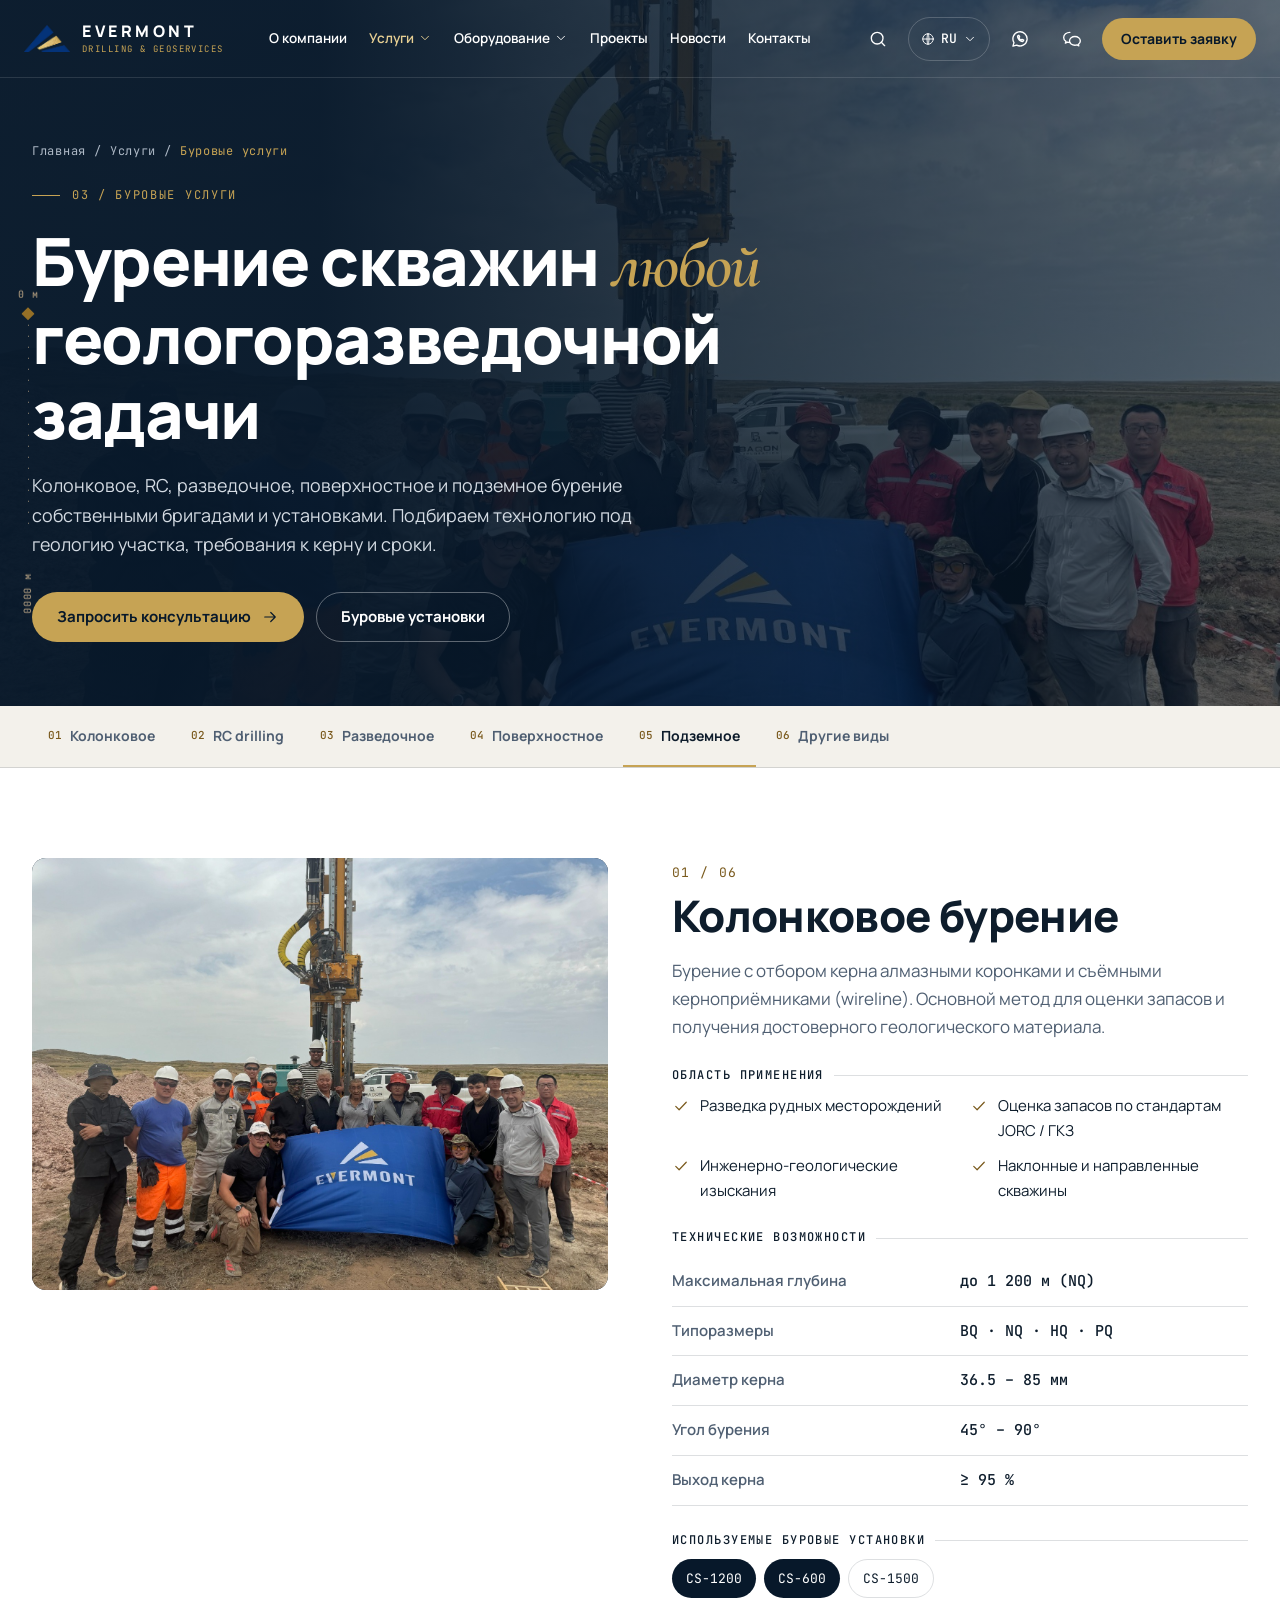
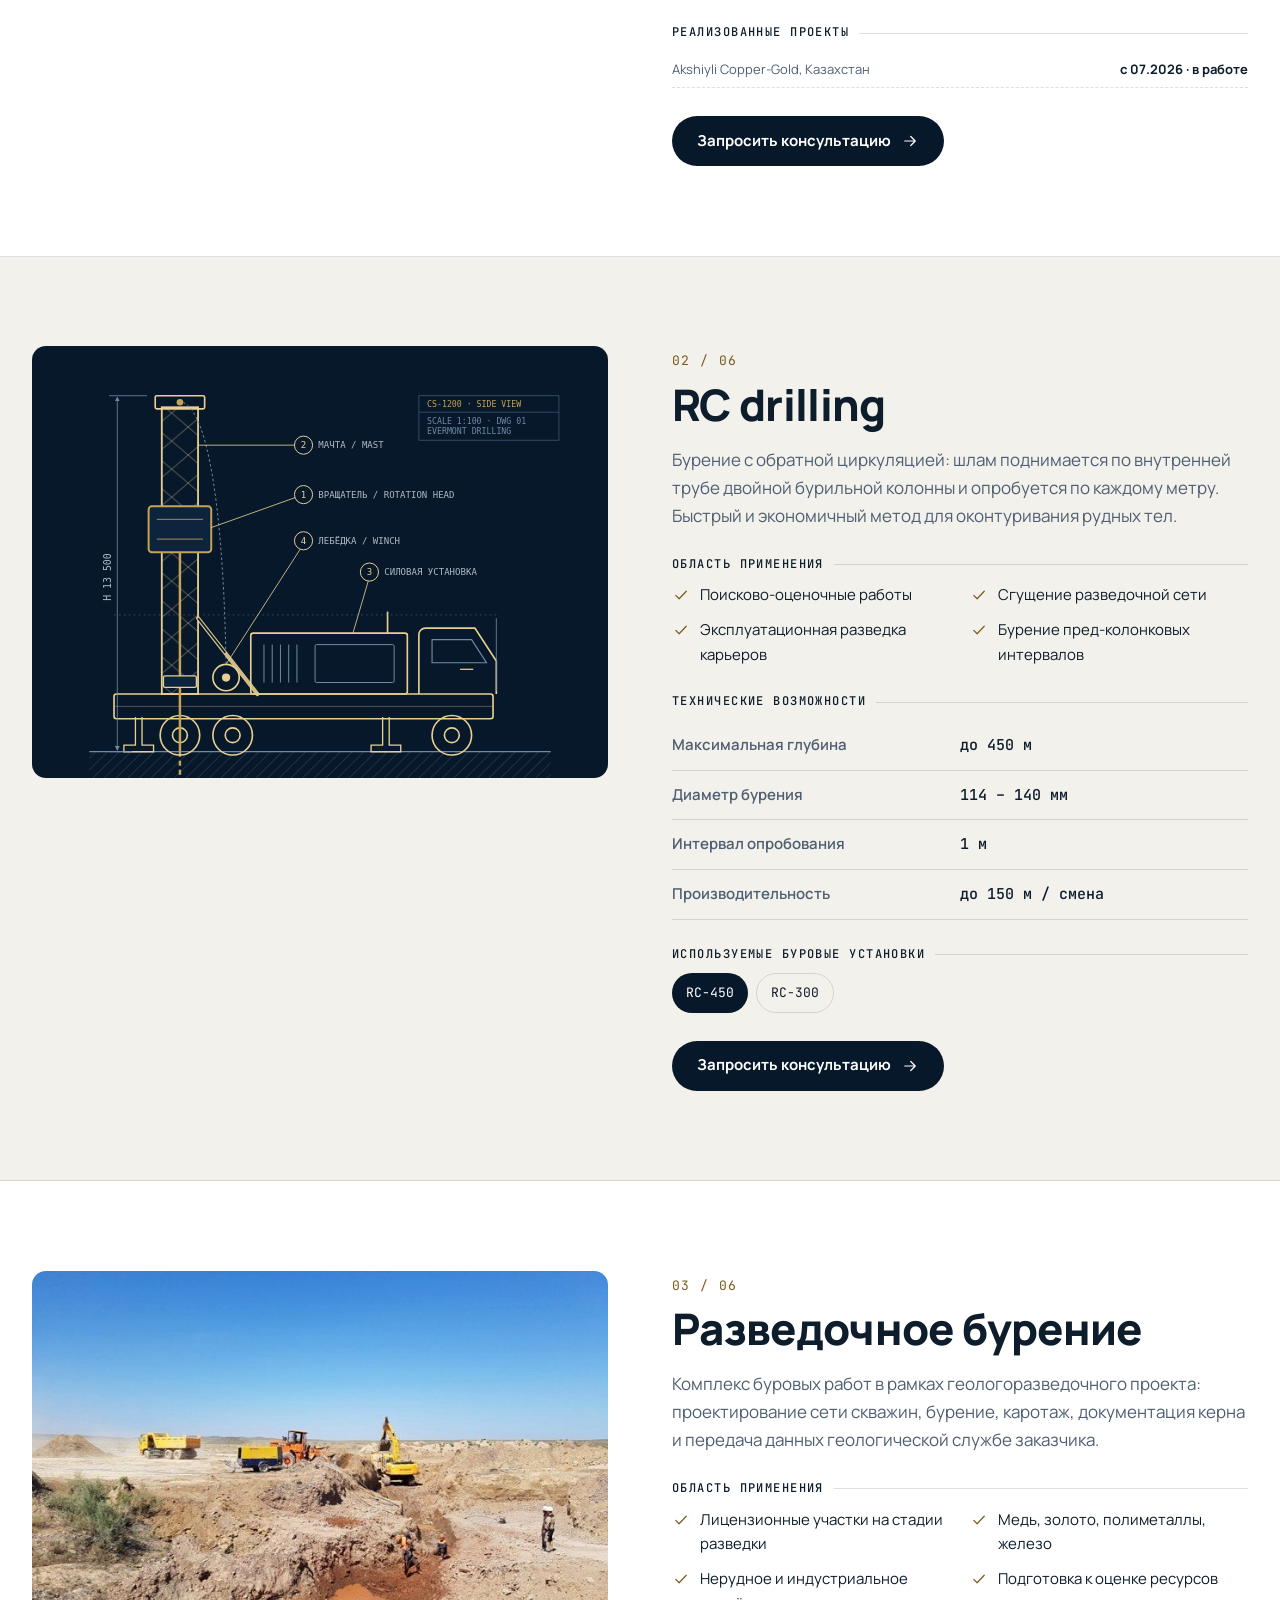
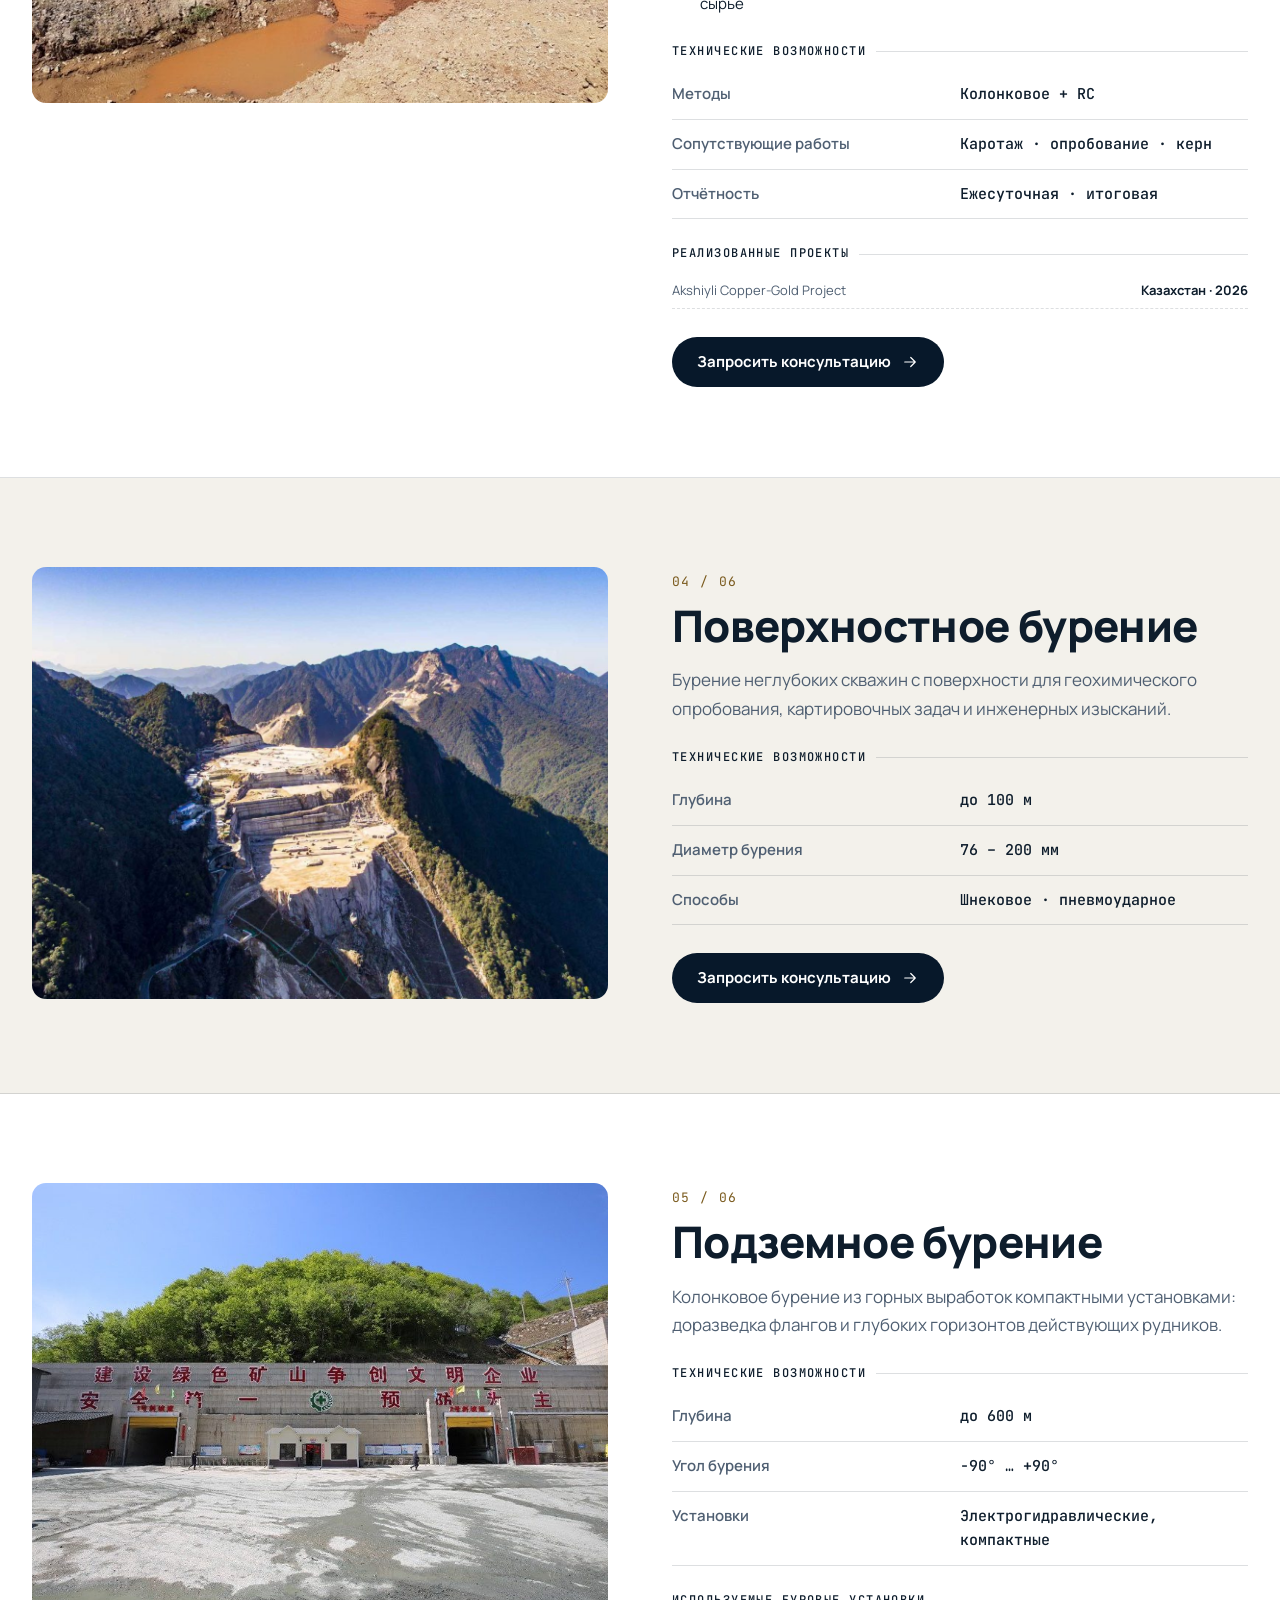
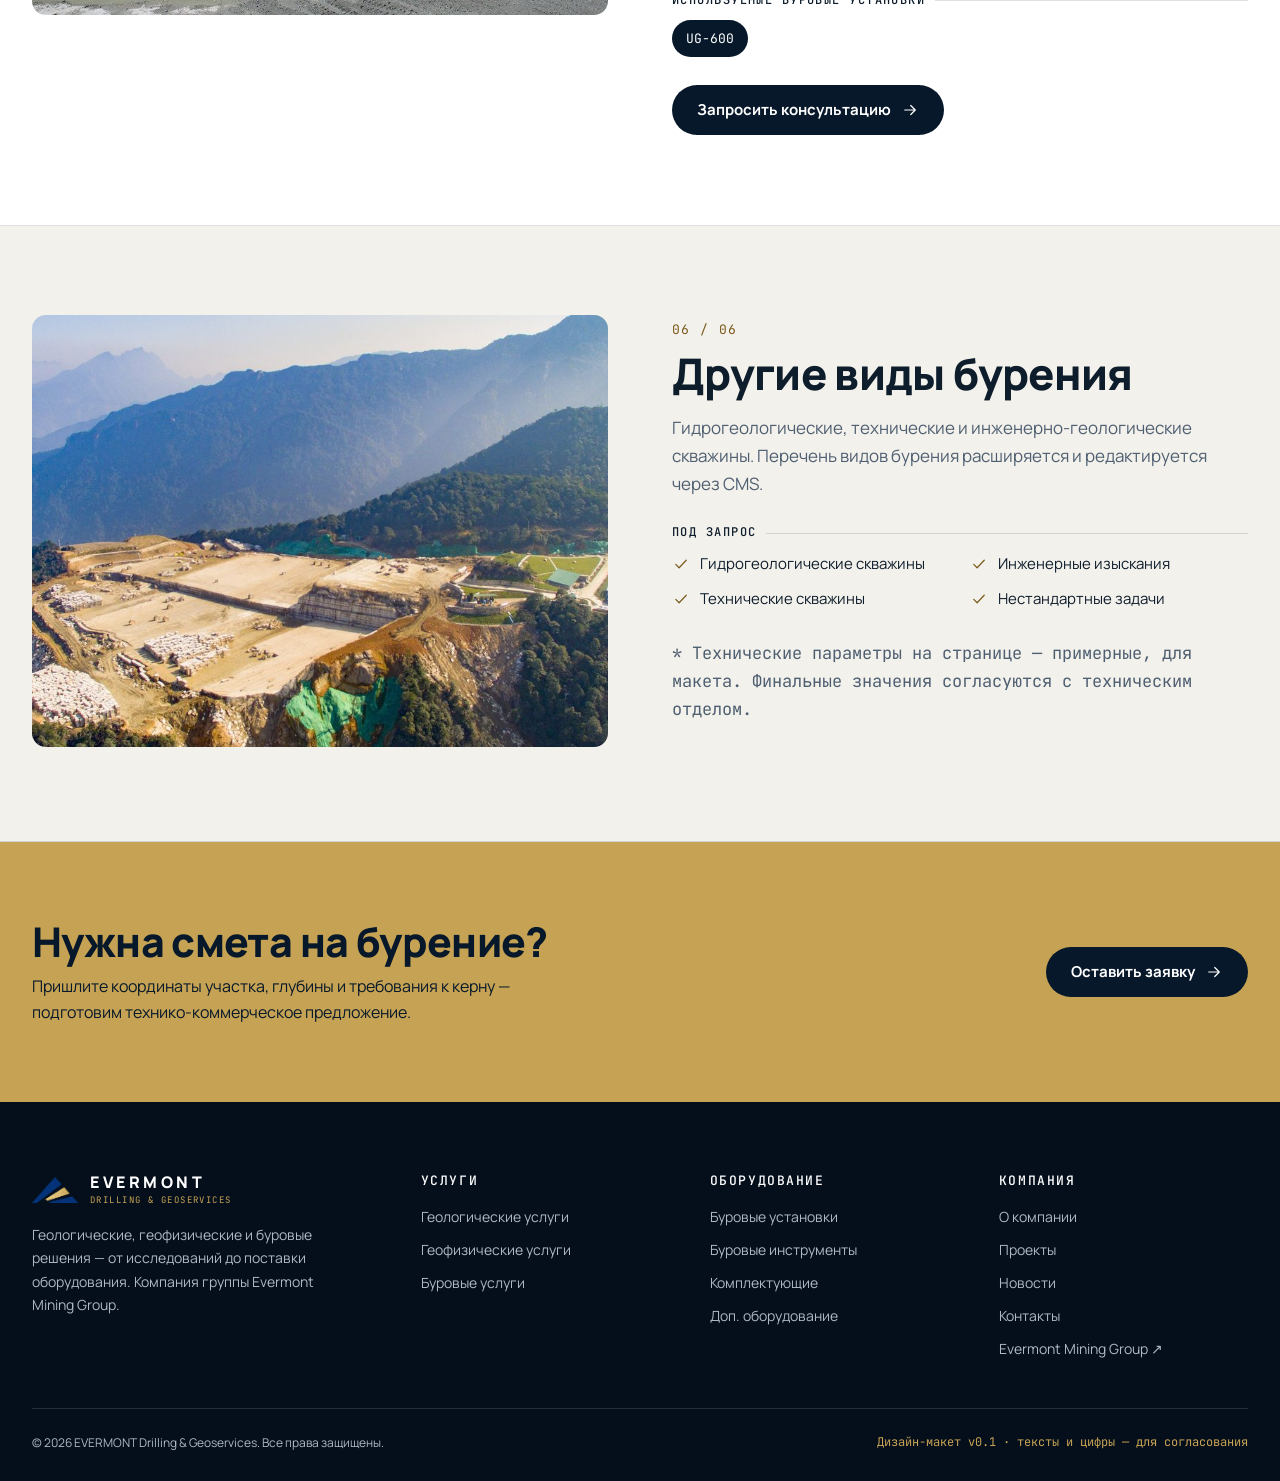
==== drilling.html @ 296dea96 "Дизайн-макет сайта EVERMONT Drilling & Geoservices Главная, страница буровых услуг и карточка устано" ====
<!doctype html>
<html lang="ru">
<head>
<meta charset="utf-8">
<meta name="viewport" content="width=device-width, initial-scale=1">
<title>Буровые услуги — EVERMONT Drilling & Geoservices</title>
<meta name="description" content="Колонковое бурение, RC drilling, разведочное, поверхностное и подземное бурение в Казахстане и Центральной Азии. Технические возможности, буровые установки, проекты.">
<meta name="theme-color" content="#07182a">
<link rel="icon" href="assets/img/logo-evermont.png">
<link rel="preconnect" href="https://fonts.googleapis.com">
<link rel="preconnect" href="https://fonts.gstatic.com" crossorigin>
<link href="https://fonts.googleapis.com/css2?family=Cormorant+Garamond:ital,wght@1,500;1,600&family=JetBrains+Mono:wght@400;500&family=Manrope:wght@400;500;600;700;800&display=swap" rel="stylesheet">
<link rel="stylesheet" href="css/style.css">
</head>
<body>
<a class="skip-link" href="#main">К содержимому</a>

<!-- ===================== HEADER ===================== -->
<header class="site-header">
  <div class="header-inner">
    <a class="brand" href="index.html" aria-label="EVERMONT Drilling & Geoservices — на главную">
      <img src="assets/img/logo-evermont.png" alt="" width="46" height="30">
      <span class="brand-copy"><strong>EVERMONT</strong><small>Drilling &amp; Geoservices</small></span>
    </a>
    <nav class="site-nav" aria-label="Основное меню">
      <a class="nav-link nav-home" href="index.html" data-i18n="nav.home">Главная</a>
      <a class="nav-link" href="index.html#about" data-i18n="nav.about">О компании</a>
      <div class="nav-item">
        <a class="nav-link" href="index.html#services" aria-current="page"><span data-i18n="nav.services">Услуги</span><svg class="icon" aria-hidden="true"><use href="#i-chev"/></svg></a>
        <div class="dropdown">
          <a href="index.html#services"><svg class="icon"><use href="#i-layers"/></svg><span>Геологические услуги<small>Сопровождение, керн, отчёты</small></span></a>
          <a href="index.html#services"><svg class="icon"><use href="#i-wave"/></svg><span>Геофизические услуги<small>Каротаж, наземная геофизика, космоснимки</small></span></a>
          <a href="drilling.html"><svg class="icon"><use href="#i-drill"/></svg><span>Буровые услуги<small>Колонковое, RC, разведочное, подземное</small></span></a>
        </div>
      </div>
      <div class="nav-item">
        <a class="nav-link" href="index.html#equipment"><span data-i18n="nav.equipment">Оборудование</span><svg class="icon" aria-hidden="true"><use href="#i-chev"/></svg></a>
        <div class="dropdown">
          <a href="rig.html"><svg class="icon"><use href="#i-rig"/></svg><span>Буровые установки<small>Каталог моделей и ТТХ</small></span></a>
          <a href="index.html#equipment"><svg class="icon"><use href="#i-bit"/></svg><span>Буровые инструменты<small>Коронки, PDC, трубы, штанги</small></span></a>
          <a href="index.html#equipment"><svg class="icon"><use href="#i-gear"/></svg><span>Комплектующие<small>Насосы, вращатели, лебёдки</small></span></a>
          <a href="index.html#equipment"><svg class="icon"><use href="#i-gen"/></svg><span>Дополнительное оборудование<small>Генераторы, освещение, пульты</small></span></a>
        </div>
      </div>
      <a class="nav-link" href="index.html#projects" data-i18n="nav.projects">Проекты</a>
      <a class="nav-link" href="index.html#news" data-i18n="nav.news">Новости</a>
      <a class="nav-link" href="index.html#contacts" data-i18n="nav.contacts">Контакты</a>
    </nav>
    <div class="header-actions">
      <button class="icon-btn search-open" type="button" aria-label="Поиск по сайту"><svg class="icon"><use href="#i-search"/></svg></button>
      <div class="lang">
        <button class="lang-btn" type="button" aria-haspopup="true" aria-expanded="false" aria-label="Выбор языка"><svg class="icon"><use href="#i-globe"/></svg><span class="lang-current">RU</span><svg class="icon"><use href="#i-chev"/></svg></button>
        <div class="lang-menu" role="menu">
          <button role="menuitemradio" data-lang="kz">Қазақша <span>KZ</span></button>
          <button role="menuitemradio" data-lang="ru">Русский <span>RU</span></button>
          <button role="menuitemradio" data-lang="en">English <span>EN</span></button>
          <button role="menuitemradio" data-lang="zh">中文 <span>ZH</span></button>
        </div>
      </div>
      <a class="phone-link" href="tel:+77754024235">+7 775 402 42 35<small>Пн–Пт 09:00–18:00</small></a>
      <a class="icon-btn hide-sm" href="https://wa.me/77754024235" target="_blank" rel="noopener" aria-label="Написать в WhatsApp"><svg class="icon"><use href="#i-wa"/></svg></a>
      <div class="hide-sm" style="position:relative">
        <button class="icon-btn wechat-btn" type="button" aria-label="WeChat" aria-expanded="false"><svg class="icon"><use href="#i-wechat"/></svg></button>
        <div class="wechat-pop"><div class="qr" aria-hidden="true"></div>WeChat ID: <b>evermont_kz</b><br><small>QR-код — плейсхолдер</small></div>
      </div>
      <a class="btn btn-gold btn-sm hide-sm" href="index.html#request" data-i18n="cta.request">Оставить заявку</a>
      <button class="icon-btn burger" type="button" aria-label="Открыть меню" aria-expanded="false" aria-controls="mnav"><svg class="icon"><use href="#i-menu"/></svg></button>
    </div>
  </div>
</header>

<nav class="mobile-nav" id="mnav" aria-label="Мобильное меню">
  <a href="index.html" data-i18n="nav.home">Главная</a>
  <a href="index.html#about" data-i18n="nav.about">О компании</a>
  <a href="index.html#services" data-i18n="nav.services">Услуги</a>
  <div class="sub"><a href="index.html#services">Геологические услуги</a><a href="index.html#services">Геофизические услуги</a><a href="drilling.html">Буровые услуги</a></div>
  <a href="index.html#equipment" data-i18n="nav.equipment">Оборудование</a>
  <div class="sub"><a href="rig.html">Буровые установки</a><a href="index.html#equipment">Буровые инструменты</a><a href="index.html#equipment">Комплектующие</a></div>
  <a href="index.html#projects" data-i18n="nav.projects">Проекты</a>
  <a href="index.html#news" data-i18n="nav.news">Новости</a>
  <a href="index.html#contacts" data-i18n="nav.contacts">Контакты</a>
  <div class="langs" role="group" aria-label="Язык">
    <button data-lang="kz">KZ</button><button data-lang="ru">RU</button><button data-lang="en">EN</button><button data-lang="zh">中文</button>
  </div>
  <a class="btn btn-gold" href="index.html#request" data-i18n="cta.request" style="border:0;font-size:16px">Оставить заявку</a>
</nav>

<div class="depth-rail" data-max="1200" aria-hidden="true"><span>0 м</span><div class="track"><i class="bit"></i></div><span class="val">0000 м</span></div>
<main id="main">

<section class="page-hero">
  <div class="bg"><img src="assets/img/akshiyli-drilling-2026-07-16.jpg" alt="" style="object-position:70% 30%"></div>
  <div class="shell">
    <nav class="crumbs" aria-label="Хлебные крошки"><a href="index.html">Главная</a><span>/</span><a href="index.html#services">Услуги</a><span>/</span><span aria-current="page">Буровые услуги</span></nav>
    <p class="eyebrow light">03 / Буровые услуги</p>
    <h1>Бурение скважин <em style="font-family:var(--serif);font-weight:600;color:var(--gold)">любой</em> геологоразведочной задачи</h1>
    <p class="lead">Колонковое, RC, разведочное, поверхностное и подземное бурение собственными бригадами и установками. Подбираем технологию под геологию участка, требования к керну и сроки.</p>
    <div class="hero-ctas">
      <a class="btn btn-gold" href="index.html?dir=drill#request"><span data-i18n="cta.consult">Запросить консультацию</span><svg class="icon arrow"><use href="#i-arrow"/></svg></a>
      <a class="btn btn-ghost" href="rig.html">Буровые установки</a>
    </div>
  </div>
</section>

<nav class="subnav" aria-label="Виды бурения">
  <div class="shell">
    <a href="#core"><b>01</b>Колонковое</a>
    <a href="#rc"><b>02</b>RC drilling</a>
    <a href="#explore"><b>03</b>Разведочное</a>
    <a href="#surface"><b>04</b>Поверхностное</a>
    <a href="#underground"><b>05</b>Подземное</a>
    <a href="#other"><b>06</b>Другие виды</a>
  </div>
</nav>

<!-- 01 CORE -->
<section class="drill-type" id="core">
  <div class="shell dt-grid">
    <div class="dt-media reveal"><figure><img src="assets/img/akshiyli-drilling-2026-07-16.jpg" alt="Колонковое бурение на участке Akshiyli" loading="lazy" style="object-position:50% 25%"></figure></div>
    <div class="dt-body">
      <span class="dt-num">01 / 06</span>
      <h2>Колонковое бурение</h2>
      <p>Бурение с отбором керна алмазными коронками и съёмными керноприёмниками (wireline). Основной метод для оценки запасов и получения достоверного геологического материала.</p>
      <div class="dt-block"><h3>Область применения</h3>
        <ul class="check-list">
          <li><svg class="icon"><use href="#i-check"/></svg>Разведка рудных месторождений</li>
          <li><svg class="icon"><use href="#i-check"/></svg>Оценка запасов по стандартам JORC / ГКЗ</li>
          <li><svg class="icon"><use href="#i-check"/></svg>Инженерно-геологические изыскания</li>
          <li><svg class="icon"><use href="#i-check"/></svg>Наклонные и направленные скважины</li>
        </ul>
      </div>
      <div class="dt-block"><h3>Технические возможности</h3>
        <table class="spec-table">
          <tr><th>Максимальная глубина</th><td>до 1 200 м (NQ)</td></tr>
          <tr><th>Типоразмеры</th><td>BQ · NQ · HQ · PQ</td></tr>
          <tr><th>Диаметр керна</th><td>36.5 – 85 мм</td></tr>
          <tr><th>Угол бурения</th><td>45° – 90°</td></tr>
          <tr><th>Выход керна</th><td>≥ 95 %</td></tr>
        </table>
      </div>
      <div class="dt-block"><h3>Используемые буровые установки</h3>
        <div class="rig-chips"><a class="rig-chip" href="rig.html">CS-1200</a><a class="rig-chip" href="rig.html#catalog">CS-600</a><a class="rig-chip ghost" href="rig.html#catalog">CS-1500</a></div>
      </div>
      <div class="dt-block"><h3>Реализованные проекты</h3>
        <ul class="mini-kv"><li><span>Akshiyli Copper-Gold, Казахстан</span><b>с 07.2026 · в работе</b></li></ul>
      </div>
      <div class="dt-cta"><a class="btn btn-dark" href="index.html?dir=drill#request"><span data-i18n="cta.consult">Запросить консультацию</span><svg class="icon arrow"><use href="#i-arrow"/></svg></a></div>
    </div>
  </div>
</section>

<!-- 02 RC -->
<section class="drill-type" id="rc">
  <div class="shell dt-grid">
    <div class="dt-media reveal"><figure class="blue"><img src="assets/rig-blueprint.svg" alt="Схема буровой установки" loading="lazy"></figure></div>
    <div class="dt-body">
      <span class="dt-num">02 / 06</span>
      <h2>RC drilling</h2>
      <p>Бурение с обратной циркуляцией: шлам поднимается по внутренней трубе двойной бурильной колонны и опробуется по каждому метру. Быстрый и экономичный метод для оконтуривания рудных тел.</p>
      <div class="dt-block"><h3>Область применения</h3>
        <ul class="check-list">
          <li><svg class="icon"><use href="#i-check"/></svg>Поисково-оценочные работы</li>
          <li><svg class="icon"><use href="#i-check"/></svg>Сгущение разведочной сети</li>
          <li><svg class="icon"><use href="#i-check"/></svg>Эксплуатационная разведка карьеров</li>
          <li><svg class="icon"><use href="#i-check"/></svg>Бурение пред-колонковых интервалов</li>
        </ul>
      </div>
      <div class="dt-block"><h3>Технические возможности</h3>
        <table class="spec-table">
          <tr><th>Максимальная глубина</th><td>до 450 м</td></tr>
          <tr><th>Диаметр бурения</th><td>114 – 140 мм</td></tr>
          <tr><th>Интервал опробования</th><td>1 м</td></tr>
          <tr><th>Производительность</th><td>до 150 м / смена</td></tr>
        </table>
      </div>
      <div class="dt-block"><h3>Используемые буровые установки</h3>
        <div class="rig-chips"><a class="rig-chip" href="rig.html#catalog">RC-450</a><a class="rig-chip ghost" href="rig.html#catalog">RC-300</a></div>
      </div>
      <div class="dt-cta"><a class="btn btn-dark" href="index.html?dir=drill#request"><span data-i18n="cta.consult">Запросить консультацию</span><svg class="icon arrow"><use href="#i-arrow"/></svg></a></div>
    </div>
  </div>
</section>

<!-- 03 EXPLORE -->
<section class="drill-type" id="explore">
  <div class="shell dt-grid">
    <div class="dt-media reveal"><figure><img src="assets/img/akshiyli-site-overview.jpg" alt="Разведочные работы на участке" loading="lazy"></figure></div>
    <div class="dt-body">
      <span class="dt-num">03 / 06</span>
      <h2>Разведочное бурение</h2>
      <p>Комплекс буровых работ в рамках геологоразведочного проекта: проектирование сети скважин, бурение, каротаж, документация керна и передача данных геологической службе заказчика.</p>
      <div class="dt-block"><h3>Область применения</h3>
        <ul class="check-list">
          <li><svg class="icon"><use href="#i-check"/></svg>Лицензионные участки на стадии разведки</li>
          <li><svg class="icon"><use href="#i-check"/></svg>Медь, золото, полиметаллы, железо</li>
          <li><svg class="icon"><use href="#i-check"/></svg>Нерудное и индустриальное сырьё</li>
          <li><svg class="icon"><use href="#i-check"/></svg>Подготовка к оценке ресурсов</li>
        </ul>
      </div>
      <div class="dt-block"><h3>Технические возможности</h3>
        <table class="spec-table">
          <tr><th>Методы</th><td>Колонковое + RC</td></tr>
          <tr><th>Сопутствующие работы</th><td>Каротаж · опробование · керн</td></tr>
          <tr><th>Отчётность</th><td>Ежесуточная · итоговая</td></tr>
        </table>
      </div>
      <div class="dt-block"><h3>Реализованные проекты</h3>
        <ul class="mini-kv"><li><span>Akshiyli Copper-Gold Project</span><b>Казахстан · 2026</b></li></ul>
      </div>
      <div class="dt-cta"><a class="btn btn-dark" href="index.html?dir=drill#request"><span data-i18n="cta.consult">Запросить консультацию</span><svg class="icon arrow"><use href="#i-arrow"/></svg></a></div>
    </div>
  </div>
</section>

<!-- 04 SURFACE -->
<section class="drill-type" id="surface">
  <div class="shell dt-grid">
    <div class="dt-media reveal"><figure><img src="assets/img/hero-quarry-aerial.jpg" alt="Поверхностные работы на карьере" loading="lazy"></figure></div>
    <div class="dt-body">
      <span class="dt-num">04 / 06</span>
      <h2>Поверхностное бурение</h2>
      <p>Бурение неглубоких скважин с поверхности для геохимического опробования, картировочных задач и инженерных изысканий.</p>
      <div class="dt-block"><h3>Технические возможности</h3>
        <table class="spec-table">
          <tr><th>Глубина</th><td>до 100 м</td></tr>
          <tr><th>Диаметр бурения</th><td>76 – 200 мм</td></tr>
          <tr><th>Способы</th><td>Шнековое · пневмоударное</td></tr>
        </table>
      </div>
      <div class="dt-cta"><a class="btn btn-dark" href="index.html?dir=drill#request"><span data-i18n="cta.consult">Запросить консультацию</span><svg class="icon arrow"><use href="#i-arrow"/></svg></a></div>
    </div>
  </div>
</section>

<!-- 05 UNDERGROUND -->
<section class="drill-type" id="underground">
  <div class="shell dt-grid">
    <div class="dt-media reveal"><figure><img src="assets/img/benxi-iron-mine-mine-entrance.jpg" alt="Вход в подземный рудник" loading="lazy"></figure></div>
    <div class="dt-body">
      <span class="dt-num">05 / 06</span>
      <h2>Подземное бурение</h2>
      <p>Колонковое бурение из горных выработок компактными установками: доразведка флангов и глубоких горизонтов действующих рудников.</p>
      <div class="dt-block"><h3>Технические возможности</h3>
        <table class="spec-table">
          <tr><th>Глубина</th><td>до 600 м</td></tr>
          <tr><th>Угол бурения</th><td>−90° … +90°</td></tr>
          <tr><th>Установки</th><td>Электрогидравлические, компактные</td></tr>
        </table>
      </div>
      <div class="dt-block"><h3>Используемые буровые установки</h3>
        <div class="rig-chips"><a class="rig-chip" href="rig.html#catalog">UG-600</a></div>
      </div>
      <div class="dt-cta"><a class="btn btn-dark" href="index.html?dir=drill#request"><span data-i18n="cta.consult">Запросить консультацию</span><svg class="icon arrow"><use href="#i-arrow"/></svg></a></div>
    </div>
  </div>
</section>

<!-- 06 OTHER -->
<section class="drill-type" id="other">
  <div class="shell dt-grid">
    <div class="dt-media reveal"><figure><img src="assets/img/dexing-granite-quarry-aerial-view.jpg" alt="" loading="lazy"></figure></div>
    <div class="dt-body">
      <span class="dt-num">06 / 06</span>
      <h2>Другие виды бурения</h2>
      <p>Гидрогеологические, технические и инженерно-геологические скважины. Перечень видов бурения расширяется и редактируется через CMS.</p>
      <div class="dt-block"><h3>Под запрос</h3>
        <ul class="check-list">
          <li><svg class="icon"><use href="#i-check"/></svg>Гидрогеологические скважины</li>
          <li><svg class="icon"><use href="#i-check"/></svg>Инженерные изыскания</li>
          <li><svg class="icon"><use href="#i-check"/></svg>Технические скважины</li>
          <li><svg class="icon"><use href="#i-check"/></svg>Нестандартные задачи</li>
        </ul>
      </div>
      <p class="note">* Технические параметры на странице — примерные, для макета. Финальные значения согласуются с техническим отделом.</p>
    </div>
  </div>
</section>

<section class="cta-band">
  <div class="shell">
    <div><h2>Нужна смета на бурение?</h2><p>Пришлите координаты участка, глубины и требования к керну — подготовим технико-коммерческое предложение.</p></div>
    <a class="btn btn-dark" href="index.html?dir=drill#request"><span data-i18n="cta.request">Оставить заявку</span><svg class="icon arrow"><use href="#i-arrow"/></svg></a>
  </div>
</section>

</main>
<!-- ===================== FOOTER ===================== -->
<footer class="site-footer">
  <div class="shell">
    <div class="footer-grid">
      <div>
        <a class="brand" href="index.html"><img src="assets/img/logo-evermont.png" alt="" width="46" height="30"><span class="brand-copy"><strong>EVERMONT</strong><small>Drilling &amp; Geoservices</small></span></a>
        <p style="max-width:36ch">Геологические, геофизические и буровые решения — от исследований до поставки оборудования. Компания группы Evermont Mining Group.</p>
      </div>
      <div><h4>Услуги</h4><ul><li><a href="index.html#services">Геологические услуги</a></li><li><a href="index.html#services">Геофизические услуги</a></li><li><a href="drilling.html">Буровые услуги</a></li></ul></div>
      <div><h4>Оборудование</h4><ul><li><a href="rig.html">Буровые установки</a></li><li><a href="index.html#equipment">Буровые инструменты</a></li><li><a href="index.html#equipment">Комплектующие</a></li><li><a href="index.html#equipment">Доп. оборудование</a></li></ul></div>
      <div><h4>Компания</h4><ul><li><a href="index.html#about">О компании</a></li><li><a href="index.html#projects">Проекты</a></li><li><a href="index.html#news">Новости</a></li><li><a href="index.html#contacts">Контакты</a></li><li><a href="https://evermont.kz/" target="_blank" rel="noopener">Evermont Mining Group ↗</a></li></ul></div>
    </div>
    <div class="footer-bottom">
      <span>© 2026 EVERMONT Drilling &amp; Geoservices. Все права защищены.</span>
      <span class="mock-note">Дизайн-макет v0.1 · тексты и цифры — для согласования</span>
    </div>
  </div>
</footer>

<!-- mobile action bar -->
<div class="mobile-bar">
  <a href="tel:+77754024235"><svg class="icon"><use href="#i-phone"/></svg><span data-i18n="mob.call">Звонок</span></a>
  <a href="https://wa.me/77754024235" target="_blank" rel="noopener"><svg class="icon"><use href="#i-wa"/></svg>WhatsApp</a>
  <a class="cta" href="index.html#request" data-i18n="cta.request">Оставить заявку</a>
</div>

<!-- search -->
<div class="search" role="dialog" aria-modal="true" aria-label="Поиск по сайту">
  <div class="search-box">
    <div class="search-input"><svg class="icon"><use href="#i-search"/></svg><input type="search" data-i18n-ph="search.ph" placeholder="Поиск: услуги, оборудование, проекты…" aria-label="Поиск"><button class="icon-btn search-close" type="button" aria-label="Закрыть поиск" style="color:var(--ink)"><svg class="icon"><use href="#i-close"/></svg></button></div>
    <div class="search-results"></div>
  </div>
</div>
<script src="js/main.js"></script>
</body>
</html>
---- css/style.css ----
/* =========================================================
   EVERMONT Drilling & Geoservices — design mockup
   Палитра и шрифты наследуют Evermont Mining Group (evermont.kz)
   ========================================================= */
:root{
  /* brand primitives */
  --navy:#07182a;
  --navy-2:#0c243d;
  --navy-3:#10283f;
  --blue:#123f72;
  --gold:#c6a354;
  --gold-light:#e7cf93;
  --gold-ink:#7a5a1d;          /* золото для мелкого текста на светлом фоне (AA) */
  --paper:#f3f1eb;
  --paper-2:#e9e5da;
  --white:#fff;

  /* semantic */
  --ink:#0e1d2c;
  --muted:#4f5f72;
  --muted-on-dark:#aeb9c6;
  --line:rgba(14,29,44,.14);
  --line-dark:rgba(255,255,255,.12);
  --ok:#1a644e;
  --err:#b3402a;

  /* core-log earth tones */
  --rock-1:#8a6a45;--rock-2:#b08b5a;--rock-3:#5e5048;--rock-4:#9b4f2f;--rock-5:#c9b48a;--rock-6:#3c4650;

  --serif:"Cormorant Garamond",Georgia,serif;
  --sans:"Manrope","Noto Sans SC","Microsoft YaHei","PingFang SC",Arial,sans-serif;
  --mono:"JetBrains Mono",ui-monospace,"Cascadia Mono",Consolas,monospace;

  --radius:14px;
  --radius-sm:8px;
  --shadow:0 24px 80px rgba(4,18,34,.14);
  --shadow-sm:0 6px 24px rgba(4,18,34,.08);
  --shell:min(1280px,calc(100% - 64px));
  --header-h:78px;
  --ease:cubic-bezier(.2,.7,.2,1);
}

*{box-sizing:border-box}
html{scroll-behavior:smooth;scroll-padding-top:calc(var(--header-h) + 12px);-webkit-text-size-adjust:100%}
body{margin:0;background:var(--paper);color:var(--ink);font-family:var(--sans);font-size:16px;line-height:1.65;overflow-x:hidden}
body.no-scroll{overflow:hidden}
img,svg,video{max-width:100%;display:block}
a{color:inherit}
button,input,select,textarea{font:inherit;color:inherit}
button{cursor:pointer;background:none;border:0;padding:0}
:focus-visible{outline:2px solid var(--gold);outline-offset:3px;border-radius:4px}
.shell{width:var(--shell);margin-inline:auto}
.sr-only{position:absolute;width:1px;height:1px;overflow:hidden;clip:rect(0 0 0 0);white-space:nowrap}
.skip-link{position:fixed;left:16px;top:-60px;z-index:2000;background:var(--gold);color:var(--navy);padding:12px 18px;font-weight:700;text-decoration:none;border-radius:0 0 8px 8px}
.skip-link:focus{top:0}
.icon{width:20px;height:20px;flex:none;fill:none;stroke:currentColor;stroke-width:1.6;stroke-linecap:round;stroke-linejoin:round}

/* ---------- typography ---------- */
.eyebrow{display:flex;align-items:center;gap:12px;font-family:var(--mono);font-size:12px;letter-spacing:.14em;text-transform:uppercase;color:var(--gold-ink);margin:0 0 18px}
.eyebrow::before{content:"";width:28px;height:1px;background:currentColor}
.on-dark .eyebrow,.eyebrow.light{color:var(--gold)}
.depth-tag{margin-left:auto;font-family:var(--mono);font-size:11px;letter-spacing:.08em;color:var(--muted);text-transform:none}
.on-dark .depth-tag{color:var(--muted-on-dark)}
h1,h2,h3,h4{margin:0;line-height:1.12;letter-spacing:-.015em}
.h2{font-size:clamp(30px,4.2vw,54px);font-weight:700}
.h2 em,.h1 em{font-family:var(--serif);font-style:italic;font-weight:600;color:var(--gold);letter-spacing:0}
.lead{font-size:clamp(16px,1.4vw,19px);color:var(--muted);max-width:62ch}
.on-dark .lead{color:var(--muted-on-dark)}
.section{padding:clamp(72px,10vw,132px) 0;position:relative}
.section-head{display:grid;grid-template-columns:minmax(0,1.1fr) minmax(0,.9fr);gap:32px 64px;align-items:end;margin-bottom:clamp(40px,5vw,64px)}
.section-head .lead{margin:0}
.on-dark{background:var(--navy);color:var(--white)}

/* ---------- buttons ---------- */
.btn{display:inline-flex;align-items:center;justify-content:center;gap:10px;min-height:50px;padding:0 24px;border-radius:999px;font-weight:700;font-size:15px;text-decoration:none;white-space:nowrap;transition:background .2s,color .2s,border-color .2s,transform .2s var(--ease),box-shadow .2s;border:1px solid transparent;cursor:pointer}
.btn:active{transform:scale(.97)}
.btn .icon{width:18px;height:18px;transition:transform .2s var(--ease)}
.btn:hover .icon.arrow{transform:translateX(3px)}
.btn-gold{background:var(--gold);color:var(--navy)}
.btn-gold:hover{background:var(--gold-light);box-shadow:0 10px 30px rgba(198,163,84,.35)}
.btn-ghost{border-color:rgba(255,255,255,.35);color:var(--white)}
.btn-ghost:hover{border-color:var(--white);background:rgba(255,255,255,.08)}
.btn-dark{background:var(--navy);color:var(--white)}
.btn-dark:hover{background:var(--blue)}
.btn-line{border-color:var(--line);color:var(--ink);background:transparent}
.btn-line:hover{border-color:var(--ink)}
.btn-sm{min-height:42px;padding:0 18px;font-size:14px}
.link-arrow{display:inline-flex;align-items:center;gap:8px;font-weight:700;font-size:14px;text-decoration:none;color:inherit;padding:10px 0}
.link-arrow .icon{width:18px;height:18px;transition:transform .2s var(--ease)}
.link-arrow:hover .icon{transform:translateX(4px)}

/* ---------- header ---------- */
.site-header{position:fixed;inset:0 0 auto 0;z-index:1000;height:var(--header-h);color:var(--white);transition:background .3s,box-shadow .3s,border-color .3s;border-bottom:1px solid rgba(255,255,255,.12)}
.site-header.scrolled,.site-header.solid{background:rgba(7,24,42,.96);backdrop-filter:blur(14px);-webkit-backdrop-filter:blur(14px);border-color:rgba(255,255,255,.06);box-shadow:0 8px 32px rgba(0,0,0,.18)}
.header-inner{height:100%;display:flex;align-items:center;gap:24px;width:min(1440px,calc(100vw - 48px));margin-inline:auto}
.brand{display:flex;align-items:center;gap:12px;text-decoration:none;min-width:max-content}
.brand img{width:46px;height:30px;object-fit:contain}
.brand-copy{display:flex;flex-direction:column;line-height:1}
.brand-copy strong{font-size:16px;letter-spacing:.22em;font-weight:800}
.brand-copy small{font-family:var(--mono);font-size:9px;letter-spacing:.16em;text-transform:uppercase;color:var(--gold);margin-top:6px}
.site-nav{display:flex;align-items:center;gap:4px;margin-inline:auto}
.nav-item{position:relative}
.nav-link{display:inline-flex;align-items:center;gap:4px;padding:10px 12px;font-size:14px;font-weight:600;text-decoration:none;border-radius:8px;transition:color .2s,background .2s;white-space:nowrap}
.nav-link:hover,.nav-link[aria-current=page]{color:var(--gold-light)}
.nav-link .icon{width:14px;height:14px;transition:transform .2s}
.nav-item:hover .nav-link .icon,.nav-item:focus-within .nav-link .icon{transform:rotate(180deg)}
.dropdown{position:absolute;top:calc(100% + 6px);left:-8px;min-width:280px;padding:10px;background:var(--white);color:var(--ink);border-radius:12px;box-shadow:var(--shadow);opacity:0;visibility:hidden;transform:translateY(6px);transition:opacity .2s,transform .2s var(--ease),visibility .2s}
.dropdown::before{content:"";position:absolute;inset:-12px 0 auto 0;height:12px}
.nav-item:hover .dropdown,.nav-item:focus-within .dropdown{opacity:1;visibility:visible;transform:none}
.dropdown a{display:flex;align-items:center;gap:12px;padding:11px 12px;border-radius:8px;text-decoration:none;font-size:14px;font-weight:600}
.dropdown a:hover{background:var(--paper)}
.dropdown a .icon{color:var(--gold-ink)}
.dropdown small{display:block;font-weight:500;color:var(--muted);font-size:12px}
.header-actions{display:flex;align-items:center;gap:8px}
.icon-btn{width:44px;height:44px;display:inline-grid;place-items:center;border-radius:999px;transition:background .2s,color .2s;position:relative}
.icon-btn:hover{background:rgba(255,255,255,.1);color:var(--gold-light)}
.phone-link{display:flex;flex-direction:column;line-height:1.2;text-decoration:none;padding:0 8px;font-size:14px;font-weight:700;white-space:nowrap}
.phone-link small{font-weight:500;font-size:11px;color:var(--muted-on-dark)}
.lang{position:relative}
.lang-btn{display:flex;align-items:center;gap:6px;height:44px;padding:0 12px;border-radius:999px;font-family:var(--mono);font-size:13px;font-weight:500;border:1px solid rgba(255,255,255,.2)}
.lang-btn:hover{border-color:rgba(255,255,255,.5)}
.lang-btn .icon{width:14px;height:14px}
.lang-menu{position:absolute;right:0;top:calc(100% + 8px);background:var(--white);color:var(--ink);border-radius:12px;box-shadow:var(--shadow);padding:6px;min-width:160px;display:none;z-index:5}
.lang.open .lang-menu{display:block}
.lang-menu button{display:flex;justify-content:space-between;width:100%;padding:10px 12px;border-radius:8px;font-size:14px;font-weight:600;text-align:left}
.lang-menu button span{font-family:var(--mono);color:var(--muted);font-weight:500}
.lang-menu button:hover,.lang-menu button[aria-checked=true]{background:var(--paper)}
.wechat-pop{position:absolute;right:-40px;top:calc(100% + 8px);width:200px;background:var(--white);color:var(--ink);border-radius:12px;box-shadow:var(--shadow);padding:14px;font-size:13px;text-align:center;display:none}
.wechat-pop.open{display:block}
.qr{width:120px;height:120px;margin:0 auto 10px;border-radius:8px;background:
  repeating-linear-gradient(90deg,var(--ink) 0 6px,transparent 6px 12px),
  repeating-linear-gradient(0deg,var(--ink) 0 6px,transparent 6px 14px);opacity:.85;position:relative}
.qr::after{content:"QR";position:absolute;inset:38px;background:var(--white);display:grid;place-items:center;font-family:var(--mono);font-weight:700;border-radius:4px}
.burger{display:none}

/* mobile nav */
.mobile-nav{position:fixed;inset:var(--header-h) 0 0 0;z-index:999;background:var(--navy);color:var(--white);padding:24px 16px 120px;overflow-y:auto;transform:translateX(100%);transition:transform .3s var(--ease);visibility:hidden}
.mobile-nav.open{transform:none;visibility:visible}
.mobile-nav a{display:block;padding:14px 4px;font-size:18px;font-weight:700;text-decoration:none;border-bottom:1px solid var(--line-dark)}
.mobile-nav .sub a{font-size:15px;font-weight:600;padding:11px 4px 11px 18px;color:var(--muted-on-dark)}
.mobile-nav .langs{display:flex;gap:8px;margin:24px 0}
.mobile-nav .langs button{flex:1;height:44px;border:1px solid var(--line-dark);border-radius:8px;font-family:var(--mono)}
.mobile-nav .langs button[aria-checked=true]{background:var(--gold);color:var(--navy);border-color:var(--gold)}

/* ---------- depth rail (signature) ---------- */
.depth-rail{position:fixed;left:18px;top:50%;transform:translateY(-50%);z-index:50;display:flex;flex-direction:column;align-items:center;gap:10px;font-family:var(--mono);font-size:10px;letter-spacing:.08em;color:var(--muted);mix-blend-mode:difference;color:#c9c3b4;pointer-events:none}
.depth-rail .track{width:1px;height:220px;background:repeating-linear-gradient(to bottom,currentColor 0 1px,transparent 1px 11px);position:relative;opacity:.8}
.depth-rail .bit{position:absolute;left:50%;top:0;width:9px;height:9px;border:1px solid var(--gold);background:var(--gold);transform:translate(-50%,-50%) rotate(45deg);transition:top .15s linear}
.depth-rail .val{writing-mode:vertical-rl;transform:rotate(180deg);min-height:70px}

/* ---------- hero ---------- */
.hero{position:relative;min-height:100svh;display:flex;flex-direction:column;color:var(--white);background:var(--navy);overflow:hidden;isolation:isolate}
.hero-bg{position:absolute;inset:0;z-index:-2}
.hero-bg img{width:100%;height:100%;object-fit:cover;transform:scale(1.06);animation:heroZoom 18s var(--ease) forwards}
@keyframes heroZoom{to{transform:scale(1)}}
.hero::before{content:"";position:absolute;inset:0;z-index:-1;background:
  linear-gradient(90deg,rgba(7,24,42,.96) 0%,rgba(7,24,42,.82) 38%,rgba(7,24,42,.35) 70%,rgba(7,24,42,.55) 100%),
  linear-gradient(0deg,rgba(7,24,42,.95) 0%,transparent 40%)}
.hero::after{content:"";position:absolute;inset:0;z-index:-1;pointer-events:none;opacity:.5;background-image:
  linear-gradient(rgba(255,255,255,.05) 1px,transparent 1px),linear-gradient(90deg,rgba(255,255,255,.05) 1px,transparent 1px);background-size:80px 80px;mask-image:linear-gradient(90deg,#000 0%,transparent 60%)}
.hero-main{flex:1;display:grid;grid-template-columns:minmax(0,1.25fr) minmax(0,.75fr);gap:48px;align-items:center;padding:calc(var(--header-h) + 56px) 0 48px}
.hero-kicker{display:inline-flex;align-items:center;gap:10px;font-family:var(--mono);font-size:12px;letter-spacing:.14em;text-transform:uppercase;color:var(--gold);margin-bottom:26px}
.hero-kicker .dot{width:8px;height:8px;border-radius:50%;background:var(--gold);box-shadow:0 0 0 0 rgba(198,163,84,.6);animation:pulse 2.4s infinite}
@keyframes pulse{0%{box-shadow:0 0 0 0 rgba(198,163,84,.55)}70%{box-shadow:0 0 0 12px rgba(198,163,84,0)}100%{box-shadow:0 0 0 0 rgba(198,163,84,0)}}
.h1{font-size:clamp(38px,6vw,84px);font-weight:800;line-height:1.02;letter-spacing:-.025em;max-width:14ch}
.hero-sub{font-size:clamp(17px,1.5vw,20px);color:#d4dbe3;max-width:52ch;margin:28px 0 38px}
.hero-ctas{display:flex;flex-wrap:wrap;gap:12px}
.field-card{justify-self:end;width:min(100%,400px);background:rgba(12,36,61,.72);backdrop-filter:blur(10px);-webkit-backdrop-filter:blur(10px);border:1px solid var(--line-dark);border-radius:var(--radius);padding:12px;box-shadow:0 30px 80px rgba(0,0,0,.35)}
.field-card figure{margin:0;border-radius:10px;overflow:hidden;aspect-ratio:4/3}
.field-card figure img{width:100%;height:100%;object-fit:cover}
.field-meta{display:grid;grid-template-columns:1fr 1fr;gap:1px;background:var(--line-dark);margin-top:12px;border-radius:8px;overflow:hidden}
.field-meta div{background:var(--navy-2);padding:10px 12px}
.field-meta span{display:block;font-family:var(--mono);font-size:10px;letter-spacing:.1em;text-transform:uppercase;color:var(--muted-on-dark)}
.field-meta strong{font-size:14px}
.live{display:inline-flex;align-items:center;gap:8px;font-family:var(--mono);font-size:11px;letter-spacing:.1em;text-transform:uppercase;color:var(--gold);padding:4px 2px 10px}
.hero-foot{border-top:1px solid var(--line-dark);background:rgba(7,24,42,.55);backdrop-filter:blur(6px)}
.hero-stats{display:grid;grid-template-columns:repeat(4,1fr)}
.hero-stats div{padding:22px 24px;border-left:1px solid var(--line-dark)}
.hero-stats div:first-child{border-left:0;padding-left:0}
.hero-stats strong{display:block;font-size:clamp(26px,2.6vw,36px);font-weight:800;line-height:1;font-variant-numeric:tabular-nums}
.hero-stats span{font-size:13px;color:var(--muted-on-dark)}
.core-strip{display:flex;height:6px}
.core-strip i{flex:var(--f,1);background:var(--c);transform-origin:left;animation:core 1.2s var(--ease) both;animation-delay:var(--d,0s)}
@keyframes core{from{transform:scaleX(0)}}

/* ---------- equation / positioning ---------- */
.equation{background:var(--paper);border-bottom:1px solid var(--line)}
.eq-row{display:grid;grid-template-columns:1fr auto 1fr auto 1fr auto 1.15fr;align-items:stretch;gap:0}
.eq-cell{padding:40px 28px;display:flex;flex-direction:column;gap:12px}
.eq-cell .num{font-family:var(--mono);font-size:12px;color:var(--gold-ink);letter-spacing:.1em}
.eq-cell h3{font-size:22px;font-weight:800}
.eq-cell p{margin:0;font-size:14px;color:var(--muted)}
.eq-op{display:grid;place-items:center;font-family:var(--serif);font-size:44px;color:var(--gold);padding:0 6px}
.eq-result{background:var(--navy);color:var(--white);border-radius:var(--radius);margin:16px 0}
.eq-result p{color:var(--muted-on-dark)}
.eq-result .num{color:var(--gold)}

/* ---------- directions (services) ---------- */
.dir-grid{display:grid;grid-template-columns:repeat(3,1fr);gap:20px}
.dir-card{position:relative;display:flex;flex-direction:column;min-height:560px;border-radius:var(--radius);overflow:hidden;background:var(--navy);color:var(--white);text-decoration:none;isolation:isolate}
.dir-card img{position:absolute;inset:0;width:100%;height:100%;object-fit:cover;z-index:-2;transition:transform .7s var(--ease)}
.dir-card::before{content:"";position:absolute;inset:0;z-index:-1;background:linear-gradient(180deg,rgba(7,24,42,.25) 0%,rgba(7,24,42,.55) 40%,rgba(7,24,42,.97) 78%)}
.dir-card:hover img{transform:scale(1.05)}
.dir-top{display:flex;justify-content:space-between;align-items:flex-start;padding:24px}
.dir-num{font-family:var(--mono);font-size:13px;letter-spacing:.1em;color:var(--gold)}
.dir-icon{width:52px;height:52px;border-radius:50%;display:grid;place-items:center;background:rgba(255,255,255,.1);backdrop-filter:blur(8px);border:1px solid var(--line-dark)}
.dir-icon .icon{width:24px;height:24px;color:var(--gold-light)}
.dir-body{margin-top:auto;padding:24px}
.dir-body h3{font-size:clamp(24px,2.2vw,30px);font-weight:800;margin-bottom:12px}
.dir-body p{margin:0 0 18px;color:#cfd7e0;font-size:15px}
.dir-list{list-style:none;margin:0 0 18px;padding:0;display:flex;flex-wrap:wrap;gap:6px}
.dir-list li{font-size:12px;font-weight:600;padding:6px 10px;border:1px solid var(--line-dark);border-radius:999px;background:rgba(255,255,255,.05)}
.dir-card .link-arrow{color:var(--gold-light);border-top:1px solid var(--line-dark);width:100%;padding-top:16px;justify-content:space-between}
.dir-card.feature{outline:1px solid rgba(198,163,84,.5);outline-offset:-1px}
.badge{display:inline-flex;align-items:center;gap:6px;font-family:var(--mono);font-size:10px;letter-spacing:.12em;text-transform:uppercase;padding:5px 10px;border-radius:999px;background:var(--gold);color:var(--navy);font-weight:500}

/* ---------- cycle ---------- */
.cycle{background:var(--paper-2)}
.cycle-track{position:relative;display:grid;grid-template-columns:repeat(5,1fr);gap:16px;counter-reset:step}
.cycle-track::before{content:"";position:absolute;left:0;right:0;top:27px;height:2px;background:repeating-linear-gradient(90deg,var(--ink) 0 10px,transparent 10px 16px);opacity:.25}
.step{position:relative;padding-top:72px}
.step-node{position:absolute;top:0;left:0;width:56px;height:56px;border-radius:50%;background:var(--paper);border:2px solid var(--ink);display:grid;place-items:center;transition:background .3s,color .3s}
.step-node .icon{width:24px;height:24px}
.step:hover .step-node{background:var(--navy);color:var(--gold);border-color:var(--navy)}
.step .k{font-family:var(--mono);font-size:11px;letter-spacing:.12em;color:var(--gold-ink)}
.step h3{font-size:19px;font-weight:800;margin:6px 0 8px}
.step p{margin:0;font-size:14px;color:var(--muted)}

/* ---------- equipment ---------- */
.equip{background:var(--navy);color:var(--white);overflow:hidden}
.equip::before{content:"";position:absolute;inset:0;background-image:linear-gradient(rgba(255,255,255,.035) 1px,transparent 1px),linear-gradient(90deg,rgba(255,255,255,.035) 1px,transparent 1px);background-size:40px 40px;pointer-events:none}
.equip .shell{position:relative}
.equip-layout{display:grid;grid-template-columns:minmax(0,1fr) minmax(0,1fr);gap:24px}
.rig-feature{position:relative;border:1px solid var(--line-dark);border-radius:var(--radius);background:linear-gradient(160deg,var(--navy-2),var(--navy));padding:28px;display:flex;flex-direction:column;min-height:100%}
.rig-feature .blueprint{flex:1;display:grid;place-items:center;padding:12px 0}
.rig-feature .blueprint img{width:100%;max-height:420px;object-fit:contain}
.rig-head{display:flex;justify-content:space-between;gap:16px;align-items:flex-start}
.rig-head h3{font-size:30px;font-weight:800}
.rig-head p{margin:4px 0 0;color:var(--muted-on-dark);font-size:14px}
.spec-row{display:grid;grid-template-columns:repeat(4,1fr);border-top:1px solid var(--line-dark);margin:8px 0 20px}
.spec-row div{padding:14px 12px 0 0}
.spec-row span{display:block;font-family:var(--mono);font-size:10px;letter-spacing:.1em;text-transform:uppercase;color:var(--muted-on-dark)}
.spec-row strong{font-family:var(--mono);font-size:18px;font-weight:500;color:var(--gold-light)}
.cat-grid{display:grid;grid-template-columns:repeat(2,1fr);gap:12px}
.cat{display:flex;align-items:center;gap:16px;padding:20px;border:1px solid var(--line-dark);border-radius:12px;text-decoration:none;background:rgba(255,255,255,.02);transition:background .25s,border-color .25s,transform .25s var(--ease)}
.cat:hover{background:rgba(198,163,84,.08);border-color:rgba(198,163,84,.5);transform:translateY(-2px)}
.cat-ic{width:52px;height:52px;flex:none;border-radius:10px;display:grid;place-items:center;background:rgba(198,163,84,.12);color:var(--gold)}
.cat-ic .icon{width:28px;height:28px;stroke-width:1.4}
.cat h3{font-size:16px;font-weight:700}
.cat p{margin:2px 0 0;font-size:12px;color:var(--muted-on-dark);font-family:var(--mono)}
.cat .go{margin-left:auto;color:var(--muted-on-dark)}
.cat:hover .go{color:var(--gold)}
.cat.all{background:var(--gold);color:var(--navy);border-color:var(--gold);grid-column:span 2;justify-content:space-between}
.cat.all p{color:rgba(7,24,42,.7)}
.cat.all:hover{background:var(--gold-light)}

/* ---------- projects ---------- */
.proj-feature{display:grid;grid-template-columns:minmax(0,1.2fr) minmax(0,.8fr);border-radius:var(--radius);overflow:hidden;background:var(--white);box-shadow:var(--shadow-sm);margin-bottom:20px}
.proj-media{position:relative;min-height:440px}
.proj-media img{position:absolute;inset:0;width:100%;height:100%;object-fit:cover}
.proj-media .badge{position:absolute;left:20px;top:20px}
.proj-info{padding:clamp(24px,3vw,40px);display:flex;flex-direction:column}
.proj-info h3{font-size:clamp(24px,2.4vw,32px);font-weight:800;margin:6px 0 14px}
.proj-info>p{color:var(--muted);margin:0 0 20px}
.kv{display:grid;margin:0 0 24px;border-top:1px solid var(--line)}
.kv div{display:grid;grid-template-columns:140px 1fr;gap:16px;padding:11px 0;border-bottom:1px solid var(--line);font-size:14px}
.kv dt{font-family:var(--mono);font-size:11px;letter-spacing:.08em;text-transform:uppercase;color:var(--gold-ink);padding-top:2px}
.kv dd{margin:0;font-weight:600}
.proj-grid{display:grid;grid-template-columns:repeat(3,1fr);gap:20px}
.proj-card{background:var(--white);border-radius:var(--radius);overflow:hidden;box-shadow:var(--shadow-sm);display:flex;flex-direction:column;transition:transform .3s var(--ease),box-shadow .3s}
.proj-card:hover{transform:translateY(-4px);box-shadow:var(--shadow)}
.proj-card .ph{aspect-ratio:16/10;overflow:hidden;position:relative}
.proj-card .ph img{width:100%;height:100%;object-fit:cover}
.proj-card .tag{position:absolute;left:14px;top:14px;font-family:var(--mono);font-size:10px;letter-spacing:.1em;text-transform:uppercase;background:rgba(7,24,42,.85);color:var(--white);padding:5px 9px;border-radius:6px}
.proj-card .bd{padding:20px 22px 22px;display:flex;flex-direction:column;flex:1}
.proj-card h3{font-size:19px;font-weight:800;margin-bottom:12px}
.mini-kv{list-style:none;margin:0 0 14px;padding:0;font-size:13px}
.mini-kv li{display:flex;justify-content:space-between;gap:12px;padding:7px 0;border-bottom:1px dashed var(--line)}
.mini-kv li span{color:var(--muted)}
.mini-kv li b{text-align:right}
.proj-card .link-arrow{margin-top:auto}

/* ---------- why ---------- */
.why-grid{display:grid;grid-template-columns:repeat(3,1fr);border-top:1px solid var(--line);border-left:1px solid var(--line)}
.why{padding:36px 32px;border-right:1px solid var(--line);border-bottom:1px solid var(--line);position:relative;transition:background .3s}
.why:hover{background:var(--white)}
.why .n{font-family:var(--mono);font-size:12px;color:var(--gold-ink);letter-spacing:.1em}
.why .icon{width:34px;height:34px;color:var(--navy);margin:22px 0 18px;stroke-width:1.4}
.why h3{font-size:20px;font-weight:800;margin-bottom:8px}
.why p{margin:0;color:var(--muted);font-size:15px}

/* ---------- about + certs ---------- */
.about{background:var(--white)}
.about-grid{display:grid;grid-template-columns:minmax(0,1fr) minmax(0,1fr);gap:clamp(32px,5vw,80px);align-items:center}
.about-photos{display:grid;grid-template-columns:1.2fr .8fr;grid-template-rows:auto auto;gap:12px}
.about-photos figure{margin:0;border-radius:12px;overflow:hidden;position:relative}
.about-photos figure img{width:100%;height:100%;object-fit:cover}
.about-photos .a{grid-row:span 2;aspect-ratio:3/4}
.about-photos .b,.about-photos .c{aspect-ratio:1}
.about-photos figcaption{position:absolute;left:10px;bottom:10px;font-family:var(--mono);font-size:10px;letter-spacing:.08em;background:rgba(7,24,42,.8);color:var(--white);padding:4px 8px;border-radius:5px}
.group-line{display:flex;align-items:center;gap:16px;padding:18px 20px;border:1px solid var(--line);border-radius:12px;margin:28px 0}
.group-line img{width:52px;height:34px;object-fit:contain}
.group-line p{margin:0;font-size:14px;color:var(--muted)}
.group-line strong{display:block;color:var(--ink);font-size:15px}
.facts{display:grid;grid-template-columns:1fr 1fr;gap:12px;margin-top:8px}
.fact{padding:16px 18px;background:var(--paper);border-radius:10px}
.fact span{font-family:var(--mono);font-size:10px;letter-spacing:.1em;text-transform:uppercase;color:var(--gold-ink)}
.fact strong{display:block;font-size:15px;margin-top:4px}
.certs{margin-top:clamp(56px,7vw,96px)}
.certs-head{display:flex;justify-content:space-between;align-items:end;gap:24px;margin-bottom:24px;flex-wrap:wrap}
.certs-head h3{font-size:clamp(24px,2.6vw,34px);font-weight:800}
.cert-grid{display:grid;grid-template-columns:repeat(4,1fr);gap:16px}
.cert{border:1px solid var(--line);border-radius:12px;padding:16px;background:var(--paper);display:flex;flex-direction:column;gap:14px;transition:border-color .2s,box-shadow .2s}
.cert:hover{border-color:var(--gold);box-shadow:var(--shadow-sm)}
.cert-doc{aspect-ratio:1/1.2;border-radius:6px;background:var(--white);border:1px solid var(--line);padding:16px 14px;display:flex;flex-direction:column;gap:7px;position:relative;overflow:hidden}
.cert-doc i{display:block;height:5px;border-radius:3px;background:var(--paper-2)}
.cert-doc i:nth-child(1){width:60%;background:var(--navy);height:7px;margin-bottom:6px}
.cert-doc i:nth-child(3){width:85%}.cert-doc i:nth-child(5){width:70%}
.cert-doc .seal{position:absolute;right:14px;bottom:14px;width:46px;height:46px;border-radius:50%;border:2px solid var(--gold);display:grid;place-items:center;font-family:var(--mono);font-size:8px;color:var(--gold-ink);font-weight:700}
.cert-doc .pdf{position:absolute;left:14px;bottom:14px;font-family:var(--mono);font-size:10px;background:var(--err);color:#fff;padding:3px 6px;border-radius:4px}
.cert h4{font-size:15px;font-weight:700}
.cert small{color:var(--muted);font-size:12px}
.cert-actions{display:flex;gap:8px;margin-top:auto}
.cert-actions a{flex:1;display:inline-flex;align-items:center;justify-content:center;gap:6px;min-height:40px;border-radius:8px;border:1px solid var(--line);font-size:13px;font-weight:700;text-decoration:none;background:var(--white)}
.cert-actions a:hover{border-color:var(--ink)}
.cert-actions .icon{width:16px;height:16px}
.partners{display:grid;grid-template-columns:repeat(6,1fr);gap:12px;margin-top:20px}
.partner{height:76px;border:1px dashed rgba(14,29,44,.25);border-radius:10px;display:grid;place-items:center;font-family:var(--mono);font-size:11px;letter-spacing:.08em;color:var(--muted);text-transform:uppercase}

/* ---------- news ---------- */
.news-grid{display:grid;grid-template-columns:1.3fr 1fr 1fr;gap:20px}
.news{display:flex;flex-direction:column;text-decoration:none;color:inherit;group:1}
.news .ph{border-radius:12px;overflow:hidden;aspect-ratio:4/3;margin-bottom:16px;background:var(--paper-2)}
.news:first-child .ph{aspect-ratio:16/11}
.news .ph img{width:100%;height:100%;object-fit:cover;transition:transform .6s var(--ease)}
.news:hover .ph img{transform:scale(1.05)}
.news .meta{display:flex;gap:12px;font-family:var(--mono);font-size:11px;letter-spacing:.08em;text-transform:uppercase;color:var(--gold-ink);margin-bottom:8px}
.news .meta span+span{color:var(--muted)}
.news h3{font-size:20px;font-weight:800;line-height:1.25;transition:color .2s}
.news:hover h3{color:var(--blue)}
.news p{color:var(--muted);font-size:14px;margin:8px 0 0}

/* ---------- request form ---------- */
.request{background:var(--navy);color:var(--white);overflow:hidden;isolation:isolate}
.request-bg{position:absolute;inset:0;z-index:-1;opacity:.18}
.request-bg img{width:100%;height:100%;object-fit:cover;filter:grayscale(1)}
.request::after{content:"";position:absolute;inset:0;z-index:-1;background:linear-gradient(90deg,var(--navy) 30%,rgba(7,24,42,.7))}
.request-grid{display:grid;grid-template-columns:minmax(0,.8fr) minmax(0,1.2fr);gap:clamp(32px,5vw,80px)}
.request-aside ul{list-style:none;padding:0;margin:32px 0}
.request-aside li{display:flex;gap:14px;padding:14px 0;border-bottom:1px solid var(--line-dark);font-size:15px}
.request-aside li .icon{color:var(--gold);margin-top:3px}
.contact-quick{display:grid;gap:10px}
.contact-quick a{display:flex;align-items:center;gap:14px;padding:14px 16px;border:1px solid var(--line-dark);border-radius:12px;text-decoration:none;transition:border-color .2s,background .2s}
.contact-quick a:hover{border-color:var(--gold);background:rgba(198,163,84,.06)}
.contact-quick small{display:block;color:var(--muted-on-dark);font-size:12px}
.contact-quick strong{font-size:15px}
.form-card{background:var(--white);color:var(--ink);border-radius:var(--radius);padding:clamp(20px,3vw,40px);box-shadow:0 40px 100px rgba(0,0,0,.35)}
.form-card h3{font-size:24px;font-weight:800;margin-bottom:4px}
.form-card>p{color:var(--muted);margin:0 0 24px;font-size:14px}
.form-grid{display:grid;grid-template-columns:1fr 1fr;gap:16px}
.field{display:flex;flex-direction:column;gap:6px}
.field.full{grid-column:1/-1}
.field label,.field legend{font-size:13px;font-weight:700}
.field label .req{color:var(--err)}
.field input,.field select,.field textarea{width:100%;min-height:48px;padding:12px 14px;border:1px solid rgba(14,29,44,.22);border-radius:10px;background:var(--paper);font-size:16px;transition:border-color .2s,box-shadow .2s,background .2s}
.field textarea{min-height:110px;resize:vertical}
.field input:focus,.field select:focus,.field textarea:focus{outline:none;border-color:var(--blue);background:var(--white);box-shadow:0 0 0 3px rgba(18,63,114,.15)}
.field.invalid input,.field.invalid select{border-color:var(--err);background:#fdf3f1}
.field .err{font-size:12px;color:var(--err);display:none}
.field.invalid .err{display:block}
.field .hint{font-size:12px;color:var(--muted)}
fieldset.field{border:0;padding:0;margin:0}
.chips{display:flex;flex-wrap:wrap;gap:8px;margin-top:4px}
.chip{position:relative}
.chip input{position:absolute;opacity:0;inset:0;cursor:pointer;min-height:0}
.chip span{display:inline-flex;align-items:center;gap:6px;min-height:40px;padding:0 14px;border:1px solid rgba(14,29,44,.22);border-radius:999px;font-size:13px;font-weight:600;transition:all .2s;background:var(--paper);cursor:pointer}
.chip input:checked+span{background:var(--navy);color:var(--white);border-color:var(--navy)}
.chip input:focus-visible+span{outline:2px solid var(--gold);outline-offset:2px}
.file-drop{display:flex;align-items:center;gap:14px;padding:16px;border:1.5px dashed rgba(14,29,44,.3);border-radius:10px;cursor:pointer;transition:border-color .2s,background .2s;background:var(--paper)}
.file-drop:hover,.file-drop.drag{border-color:var(--blue);background:#eef3f9}
.file-drop input{position:absolute;width:1px;height:1px;opacity:0}
.file-drop .icon{width:26px;height:26px;color:var(--blue)}
.file-drop small{display:block;color:var(--muted);font-size:12px}
.form-foot{display:flex;align-items:center;justify-content:space-between;gap:16px;margin-top:22px;flex-wrap:wrap}
.form-foot small{color:var(--muted);font-size:12px;max-width:40ch}
.form-success{display:none;text-align:center;padding:40px 10px}
.form-success .ok{width:64px;height:64px;border-radius:50%;background:#e3f1ea;color:var(--ok);display:grid;place-items:center;margin:0 auto 18px}
.form-success .ok .icon{width:30px;height:30px;stroke-width:2.2}
.form-card.sent form{display:none}
.form-card.sent .form-success{display:block}
.spinner{width:18px;height:18px;border:2px solid currentColor;border-right-color:transparent;border-radius:50%;animation:spin .7s linear infinite;display:none}
.btn[aria-busy=true] .spinner{display:inline-block}
.btn[aria-busy=true] .icon{display:none}
@keyframes spin{to{transform:rotate(360deg)}}

/* ---------- contacts ---------- */
.contacts-grid{display:grid;grid-template-columns:minmax(0,.9fr) minmax(0,1.1fr);gap:20px}
.contact-list{display:grid;grid-template-columns:1fr 1fr;gap:1px;background:var(--line);border:1px solid var(--line);border-radius:var(--radius);overflow:hidden}
.contact-list div{background:var(--white);padding:22px}
.contact-list span{font-family:var(--mono);font-size:10px;letter-spacing:.1em;text-transform:uppercase;color:var(--gold-ink)}
.contact-list strong,.contact-list a{display:block;margin-top:6px;font-size:16px;font-weight:700;text-decoration:none}
.contact-list a:hover{color:var(--blue)}
.contact-list .wide{grid-column:span 2}
.map{border-radius:var(--radius);overflow:hidden;min-height:380px;background:var(--paper-2);position:relative}
.map iframe{position:absolute;inset:0;width:100%;height:100%;border:0;filter:grayscale(.6) contrast(1.05)}

/* ---------- footer ---------- */
.site-footer{background:#050f1c;color:var(--muted-on-dark);padding:72px 0 28px;font-size:14px}
.footer-grid{display:grid;grid-template-columns:1.4fr repeat(3,1fr);gap:40px}
.site-footer h4{color:var(--white);font-size:13px;font-family:var(--mono);letter-spacing:.12em;text-transform:uppercase;font-weight:500;margin-bottom:16px}
.site-footer ul{list-style:none;margin:0;padding:0;display:grid;gap:10px}
.site-footer a{text-decoration:none}
.site-footer a:hover{color:var(--gold-light)}
.site-footer .brand{color:var(--white);margin-bottom:18px}
.footer-bottom{display:flex;justify-content:space-between;gap:16px;flex-wrap:wrap;border-top:1px solid var(--line-dark);margin-top:48px;padding-top:24px;font-size:12px}
.mock-note{font-family:var(--mono);color:var(--gold)}

/* ---------- mobile bar ---------- */
.mobile-bar{display:none}

/* ---------- search overlay ---------- */
.search{position:fixed;inset:0;z-index:1500;background:rgba(5,15,28,.82);backdrop-filter:blur(8px);display:none;padding:calc(var(--header-h) + 20px) 16px 16px}
.search.open{display:block}
.search-box{width:min(760px,100%);margin:0 auto;background:var(--white);border-radius:var(--radius);overflow:hidden;box-shadow:var(--shadow)}
.search-input{display:flex;align-items:center;gap:12px;padding:6px 10px 6px 20px;border-bottom:1px solid var(--line)}
.search-input input{flex:1;border:0;outline:none;height:56px;font-size:18px;background:none}
.search-input .icon{color:var(--muted)}
.search-results{max-height:min(60vh,520px);overflow:auto;padding:8px}
.search-results a{display:flex;justify-content:space-between;align-items:center;gap:16px;padding:12px 14px;border-radius:8px;text-decoration:none;color:var(--ink)}
.search-results a:hover,.search-results a:focus{background:var(--paper);outline:none}
.search-results small{font-family:var(--mono);font-size:10px;letter-spacing:.1em;text-transform:uppercase;color:var(--gold-ink)}
.search-empty{padding:24px;color:var(--muted);text-align:center}

/* ---------- inner pages ---------- */
.page-hero{position:relative;color:var(--white);background:var(--navy);padding:calc(var(--header-h) + 64px) 0 64px;overflow:hidden;isolation:isolate}
.page-hero .bg{position:absolute;inset:0;z-index:-2}
.page-hero .bg img{width:100%;height:100%;object-fit:cover}
.page-hero::before{content:"";position:absolute;inset:0;z-index:-1;background:linear-gradient(90deg,rgba(7,24,42,.97) 25%,rgba(7,24,42,.6))}
.crumbs{display:flex;flex-wrap:wrap;gap:8px;font-family:var(--mono);font-size:12px;letter-spacing:.06em;color:var(--muted-on-dark);margin-bottom:24px}
.crumbs a{text-decoration:none}.crumbs a:hover{color:var(--gold-light)}
.crumbs span[aria-current]{color:var(--gold)}
.page-hero h1{font-size:clamp(36px,5.2vw,68px);font-weight:800;letter-spacing:-.02em;max-width:18ch}
.page-hero .lead{margin:20px 0 32px;color:#d4dbe3}
.subnav{position:sticky;top:var(--header-h);z-index:40;background:rgba(243,241,235,.95);backdrop-filter:blur(10px);border-bottom:1px solid var(--line)}
.subnav .shell{display:flex;gap:4px;overflow-x:auto;scrollbar-width:none}
.subnav .shell::-webkit-scrollbar{display:none}
.subnav a{flex:none;display:flex;align-items:center;gap:8px;padding:18px 16px;font-size:14px;font-weight:700;text-decoration:none;color:var(--muted);border-bottom:2px solid transparent;transition:color .2s,border-color .2s}
.subnav a b{font-family:var(--mono);font-weight:500;font-size:11px;color:var(--gold-ink)}
.subnav a:hover,.subnav a.active{color:var(--ink);border-color:var(--gold)}
.drill-type{padding:clamp(56px,7vw,96px) 0;border-bottom:1px solid var(--line)}
.drill-type:nth-of-type(even){background:var(--white)}
.dt-grid{display:grid;grid-template-columns:minmax(0,1fr) minmax(0,1fr);gap:clamp(28px,5vw,72px);align-items:start}
.dt-media{position:sticky;top:calc(var(--header-h) + 80px)}
.dt-media figure{margin:0;border-radius:var(--radius);overflow:hidden;aspect-ratio:4/3;background:var(--navy)}
.dt-media figure img{width:100%;height:100%;object-fit:cover}
.dt-media figure.blue{display:grid;place-items:center;padding:24px}
.dt-media figure.blue img{object-fit:contain}
.dt-num{font-family:var(--mono);font-size:13px;color:var(--gold-ink);letter-spacing:.1em}
.dt-body h2{font-size:clamp(28px,3.4vw,44px);font-weight:800;margin:8px 0 16px}
.dt-body>p{color:var(--muted);font-size:17px;margin:0 0 28px}
.dt-block{margin-bottom:28px}
.dt-block h3{font-family:var(--mono);font-size:12px;letter-spacing:.12em;text-transform:uppercase;color:var(--ink);font-weight:500;margin-bottom:12px;display:flex;align-items:center;gap:10px}
.dt-block h3::after{content:"";flex:1;height:1px;background:var(--line)}
.check-list{list-style:none;margin:0;padding:0;display:grid;grid-template-columns:1fr 1fr;gap:10px 20px}
.check-list li{display:flex;gap:10px;font-size:15px}
.check-list .icon{color:var(--gold-ink);width:18px;height:18px;margin-top:3px}
.spec-table{width:100%;border-collapse:collapse;font-size:15px}
.spec-table th,.spec-table td{text-align:left;padding:12px 0;border-bottom:1px solid var(--line);vertical-align:top}
.spec-table th{font-weight:600;color:var(--muted);width:50%;padding-right:16px}
.spec-table td{font-family:var(--mono);font-weight:500;font-variant-numeric:tabular-nums}
.rig-chips{display:flex;flex-wrap:wrap;gap:8px}
.rig-chip{display:inline-flex;align-items:center;gap:8px;padding:8px 14px;border-radius:999px;background:var(--navy);color:var(--white);text-decoration:none;font-family:var(--mono);font-size:13px}
.rig-chip:hover{background:var(--blue)}
.rig-chip.ghost{background:transparent;color:var(--ink);border:1px solid var(--line)}
.dt-cta{display:flex;flex-wrap:wrap;gap:12px;margin-top:8px}
.note{font-size:12px;color:var(--muted);font-family:var(--mono);margin-top:10px}
.cta-band{background:var(--gold);color:var(--navy);padding:clamp(48px,6vw,80px) 0}
.cta-band .shell{display:flex;justify-content:space-between;align-items:center;gap:24px;flex-wrap:wrap}
.cta-band h2{font-size:clamp(26px,3.2vw,42px);font-weight:800;max-width:22ch}
.cta-band p{margin:8px 0 0;max-width:52ch}

/* rig page */
.rig-top{display:grid;grid-template-columns:minmax(0,1.15fr) minmax(0,.85fr);gap:clamp(24px,4vw,56px);padding:calc(var(--header-h) + 40px) 0 72px}
.gallery-main{border-radius:var(--radius);overflow:hidden;background:var(--navy);aspect-ratio:4/3;position:relative;display:grid;place-items:center}
.gallery-main img{width:100%;height:100%;object-fit:cover}
.gallery-main img.contain{object-fit:contain;padding:28px}
.gallery-main .badge{position:absolute;left:16px;top:16px}
.thumbs{display:grid;grid-template-columns:repeat(4,1fr);gap:10px;margin-top:10px}
.thumbs button{border-radius:10px;overflow:hidden;aspect-ratio:4/3;background:var(--navy);border:2px solid transparent;transition:border-color .2s}
.thumbs button[aria-pressed=true]{border-color:var(--gold)}
.thumbs img{width:100%;height:100%;object-fit:cover}
.thumbs img.contain{object-fit:contain;padding:6px}
.thumbs .vid{display:grid;place-items:center;color:var(--white);font-family:var(--mono);font-size:11px;gap:4px}
.rig-info .crumbs{color:var(--muted)}
.rig-info .crumbs span[aria-current]{color:var(--gold-ink)}
.rig-info h1{font-size:clamp(36px,4.6vw,60px);font-weight:800;letter-spacing:-.02em}
.rig-info .maker{font-family:var(--mono);font-size:13px;color:var(--muted);margin:6px 0 20px}
.stock{display:inline-flex;align-items:center;gap:8px;font-size:13px;font-weight:700;color:var(--ok);background:#e3f1ea;padding:6px 12px;border-radius:999px}
.stock::before{content:"";width:8px;height:8px;border-radius:50%;background:currentColor}
.key-specs{display:grid;grid-template-columns:1fr 1fr;gap:1px;background:var(--line);border:1px solid var(--line);border-radius:12px;overflow:hidden;margin:24px 0}
.key-specs div{background:var(--white);padding:16px 18px}
.key-specs span{display:block;font-family:var(--mono);font-size:10px;letter-spacing:.1em;text-transform:uppercase;color:var(--muted)}
.key-specs strong{font-family:var(--mono);font-size:22px;font-weight:500;font-variant-numeric:tabular-nums}
.key-specs strong small{font-size:13px;color:var(--muted)}
.rig-actions{display:flex;flex-wrap:wrap;gap:10px}
.rig-actions .btn{flex:1 1 200px}
.tabs{display:flex;gap:4px;border-bottom:1px solid var(--line);margin-bottom:28px;overflow-x:auto;scrollbar-width:none}
.tabs button{flex:none;padding:14px 18px;font-weight:700;font-size:15px;color:var(--muted);border-bottom:2px solid transparent;margin-bottom:-1px}
.tabs button[aria-selected=true]{color:var(--ink);border-color:var(--gold)}
.tab-panel[hidden]{display:none}
.spec-groups{display:grid;grid-template-columns:1fr 1fr;gap:16px 48px}
.spec-groups h3{font-size:14px;font-family:var(--mono);letter-spacing:.1em;text-transform:uppercase;color:var(--gold-ink);font-weight:500;margin:12px 0 4px}
.opt-list{list-style:none;padding:0;margin:0;display:grid;grid-template-columns:1fr 1fr;gap:12px}
.opt-list li{display:flex;gap:12px;padding:16px;background:var(--white);border-radius:10px;border:1px solid var(--line)}
.opt-list .icon{color:var(--gold-ink);margin-top:2px}
.opt-list b{display:block}
.opt-list small{color:var(--muted)}
.catalog{display:grid;grid-template-columns:260px minmax(0,1fr);gap:28px;align-items:start}
.filters{background:var(--white);border:1px solid var(--line);border-radius:var(--radius);padding:20px;position:sticky;top:calc(var(--header-h) + 20px)}
.filters h3{font-size:16px;font-weight:800;margin-bottom:8px;display:flex;justify-content:space-between}
.filters h3 button{font-size:12px;color:var(--blue);font-weight:600}
.f-group{border-top:1px solid var(--line);padding:14px 0}
.f-group h4{font-family:var(--mono);font-size:11px;letter-spacing:.1em;text-transform:uppercase;color:var(--muted);font-weight:500;margin-bottom:10px}
.f-group label{display:flex;align-items:center;gap:10px;font-size:14px;padding:5px 0;cursor:pointer}
.f-group input[type=checkbox]{width:18px;height:18px;accent-color:var(--navy)}
.f-group input[type=range]{width:100%;accent-color:var(--gold)}
.range-val{display:flex;justify-content:space-between;font-family:var(--mono);font-size:12px;color:var(--muted)}
.model-grid{display:grid;grid-template-columns:repeat(3,1fr);gap:16px}
.model{background:var(--white);border:1px solid var(--line);border-radius:var(--radius);overflow:hidden;display:flex;flex-direction:column;text-decoration:none;transition:box-shadow .25s,transform .25s var(--ease)}
.model:hover{box-shadow:var(--shadow);transform:translateY(-3px)}
.model .ph{aspect-ratio:4/3;background:var(--navy);display:grid;place-items:center;padding:16px;position:relative}
.model .ph img{max-height:100%;object-fit:contain}
.model .ph .stock{position:absolute;left:12px;top:12px;font-size:11px;padding:4px 10px}
.model .ph .stock.order{color:var(--gold-ink);background:#f5ecd6}
.model .bd{padding:18px}
.model h3{font-size:20px;font-weight:800}
.model p{margin:2px 0 12px;font-size:13px;color:var(--muted)}
.model .mini-kv li{font-family:var(--mono);font-size:12px}
.model.hide{display:none}
.result-count{font-family:var(--mono);font-size:13px;color:var(--muted);margin-bottom:14px}
.filter-toggle{display:none}

/* ---------- reveal ---------- */
.reveal{opacity:0;transform:translateY(24px);transition:opacity .7s var(--ease),transform .7s var(--ease);transition-delay:var(--rd,0s)}
.reveal.in{opacity:1;transform:none}
.hero .anim{opacity:0;transform:translateY(20px);animation:rise .8s var(--ease) forwards;animation-delay:var(--d,0s)}
@keyframes rise{to{opacity:1;transform:none}}

@media (prefers-reduced-motion:reduce){
  *,*::before,*::after{animation-duration:.01ms!important;animation-iteration-count:1!important;transition-duration:.01ms!important;scroll-behavior:auto!important}
  .reveal,.hero .anim{opacity:1;transform:none}
}

/* ---------- responsive ---------- */
@media (max-width:1520px){
  .nav-home{display:none}
  .header-inner{gap:16px}
}
@media (max-width:1280px){
  .phone-link{display:none}
  .nav-link{padding:10px 9px;font-size:13.5px}
}
@media (max-width:1100px){
  .site-nav,.header-actions .hide-md{display:none}
  .burger{display:inline-grid}
  .header-actions{margin-left:auto}
  .depth-rail{display:none}
  .hero-main{grid-template-columns:1fr}
  .field-card{justify-self:start;display:none}
  .eq-row{grid-template-columns:1fr 1fr;gap:12px}
  .eq-op{display:none}
  .eq-cell{border:1px solid var(--line);border-radius:12px;padding:24px}
  .eq-result{margin:0;grid-column:span 2}
  .dir-grid{grid-template-columns:1fr 1fr}
  .dir-card.feature{grid-column:span 2;min-height:440px}
  .cycle-track{grid-template-columns:1fr;gap:0}
  .cycle-track::before{left:27px;right:auto;top:0;bottom:0;width:2px;height:auto;background:repeating-linear-gradient(180deg,var(--ink) 0 10px,transparent 10px 16px)}
  .step{padding:0 0 32px 84px;min-height:72px}
  .equip-layout,.proj-feature,.about-grid,.request-grid,.contacts-grid,.dt-grid,.rig-top{grid-template-columns:1fr}
  .proj-grid,.why-grid{grid-template-columns:1fr 1fr}
  .cert-grid{grid-template-columns:1fr 1fr}
  .partners{grid-template-columns:repeat(3,1fr)}
  .news-grid{grid-template-columns:1fr 1fr}
  .news:first-child{grid-column:span 2}
  .footer-grid{grid-template-columns:1fr 1fr}
  .section-head{grid-template-columns:1fr}
  .dt-media{position:static}
  .catalog{grid-template-columns:1fr}
  .filters{position:static;display:none}
  .filters.open{display:block}
  .filter-toggle{display:inline-flex;margin-bottom:16px}
  .model-grid{grid-template-columns:1fr 1fr}
}
@media (max-width:720px){
  :root{--shell:calc(100% - 32px);--header-h:66px}
  body{padding-bottom:72px}
  .header-inner{width:calc(100vw - 24px);gap:8px}
  .brand-copy small{display:none}
  .brand-copy strong{font-size:14px}
  .lang-btn{padding:0 10px}
  .header-actions .hide-sm{display:none}
  .hero-main{padding-top:calc(var(--header-h) + 36px)}
  .hero-ctas .btn{flex:1 1 100%}
  .hero-stats{grid-template-columns:1fr 1fr}
  .hero-stats div{padding:16px 12px 16px 0;border-left:0;border-top:1px solid var(--line-dark)}
  .hero-stats div:nth-child(-n+2){border-top:0}
  .eq-row{grid-template-columns:1fr}
  .eq-result{grid-column:auto}
  .dir-grid,.proj-grid,.why-grid,.news-grid,.model-grid{grid-template-columns:1fr}
  .cert-grid{grid-template-columns:1fr 1fr;gap:10px}
  .cert{padding:10px}
  .cert-actions{flex-direction:column}
  .cert h4{font-size:14px}
  .dir-card,.dir-card.feature{grid-column:auto;min-height:480px}
  .news:first-child{grid-column:auto}
  .cat-grid{grid-template-columns:1fr}
  .cat.all{grid-column:auto}
  .spec-row{grid-template-columns:1fr 1fr}
  .proj-media{min-height:260px}
  .kv div{grid-template-columns:1fr;gap:2px}
  .form-grid,.contact-list,.facts,.check-list,.spec-groups,.opt-list,.key-specs{grid-template-columns:1fr}
  .contact-list .wide{grid-column:auto}
  .partners{grid-template-columns:repeat(2,1fr)}
  .footer-grid{grid-template-columns:1fr}
  .why{padding:28px 20px}
  .rig-head{flex-direction:column}
  .form-foot .btn{width:100%}
  .mobile-bar{display:grid;grid-template-columns:1fr 1fr 1.4fr;gap:8px;position:fixed;left:0;right:0;bottom:0;z-index:900;padding:10px 12px calc(10px + env(safe-area-inset-bottom));background:rgba(7,24,42,.97);backdrop-filter:blur(10px);border-top:1px solid var(--line-dark)}
  .mobile-bar a{display:flex;align-items:center;justify-content:center;gap:6px;min-height:48px;border-radius:10px;font-size:13px;font-weight:700;text-decoration:none;color:var(--white);border:1px solid var(--line-dark)}
  .mobile-bar a.cta{background:var(--gold);color:var(--navy);border-color:var(--gold)}
  .wechat-pop{right:-60px}
}
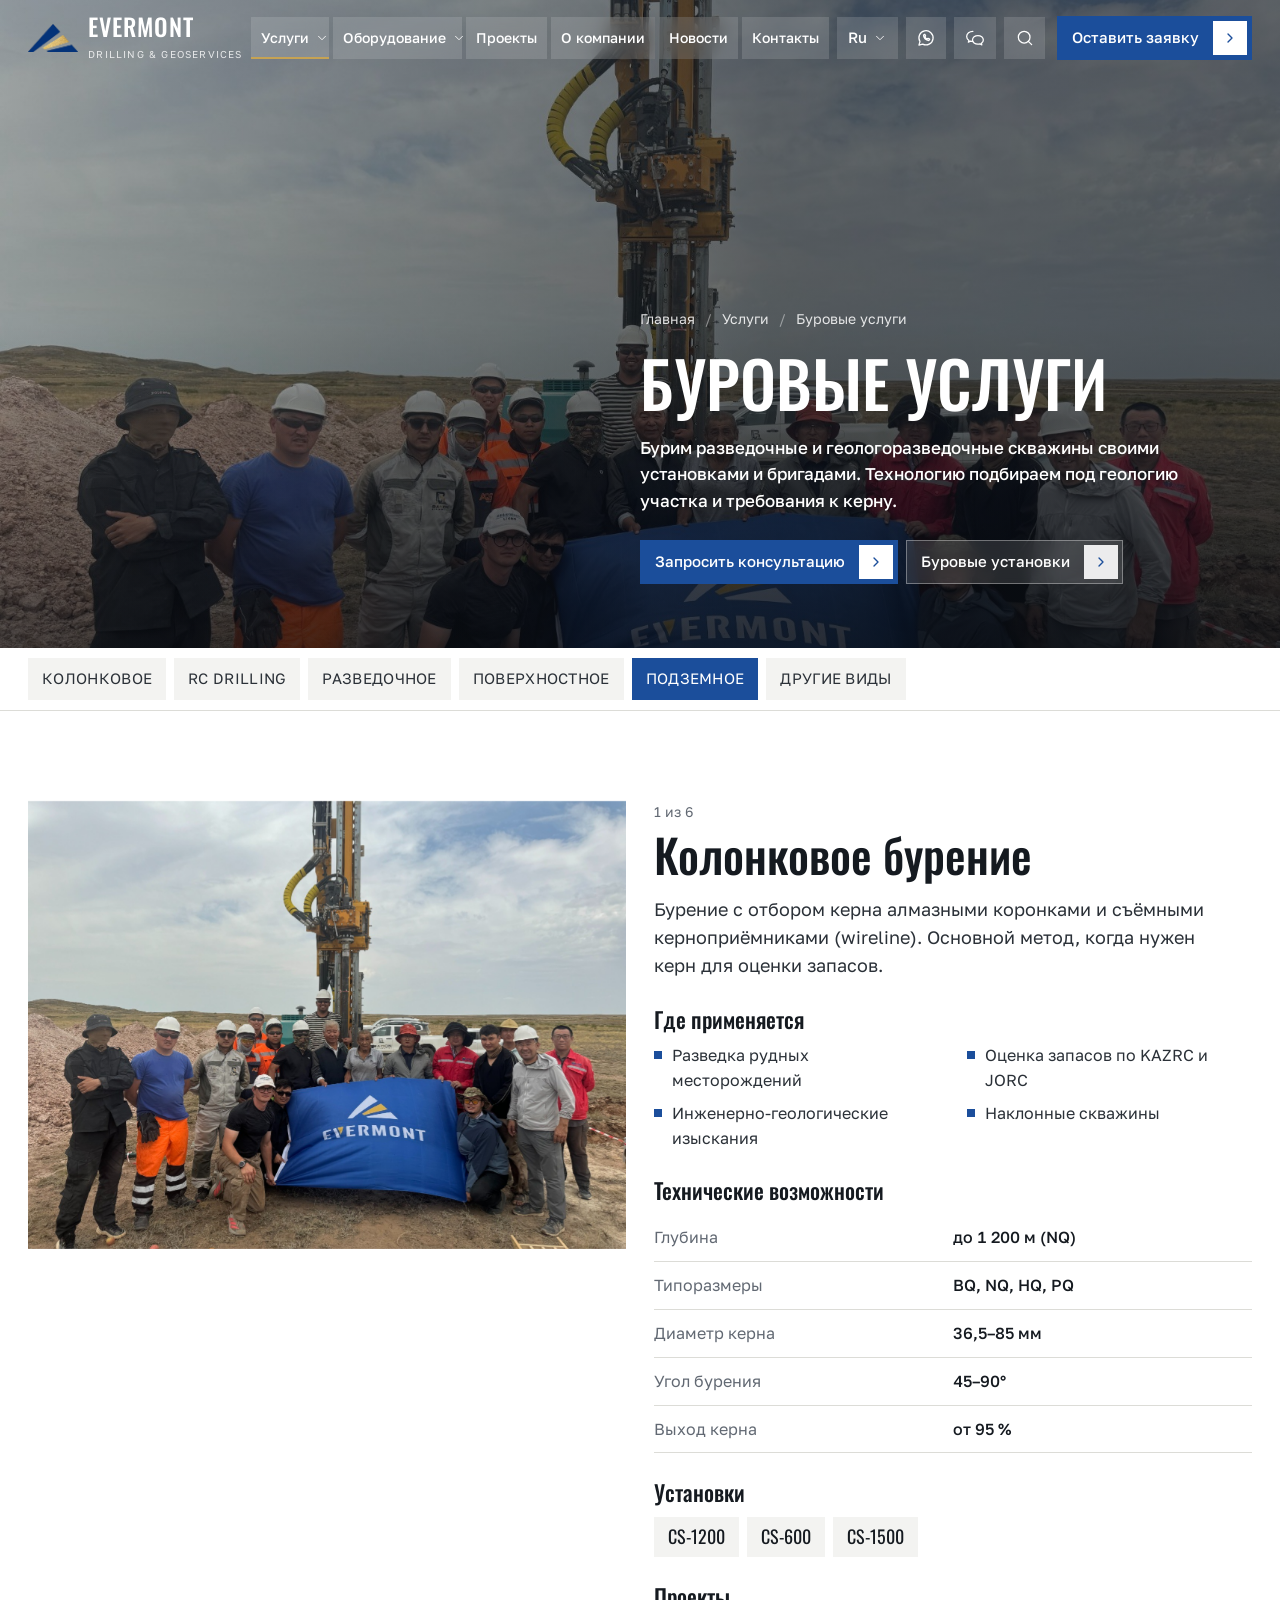
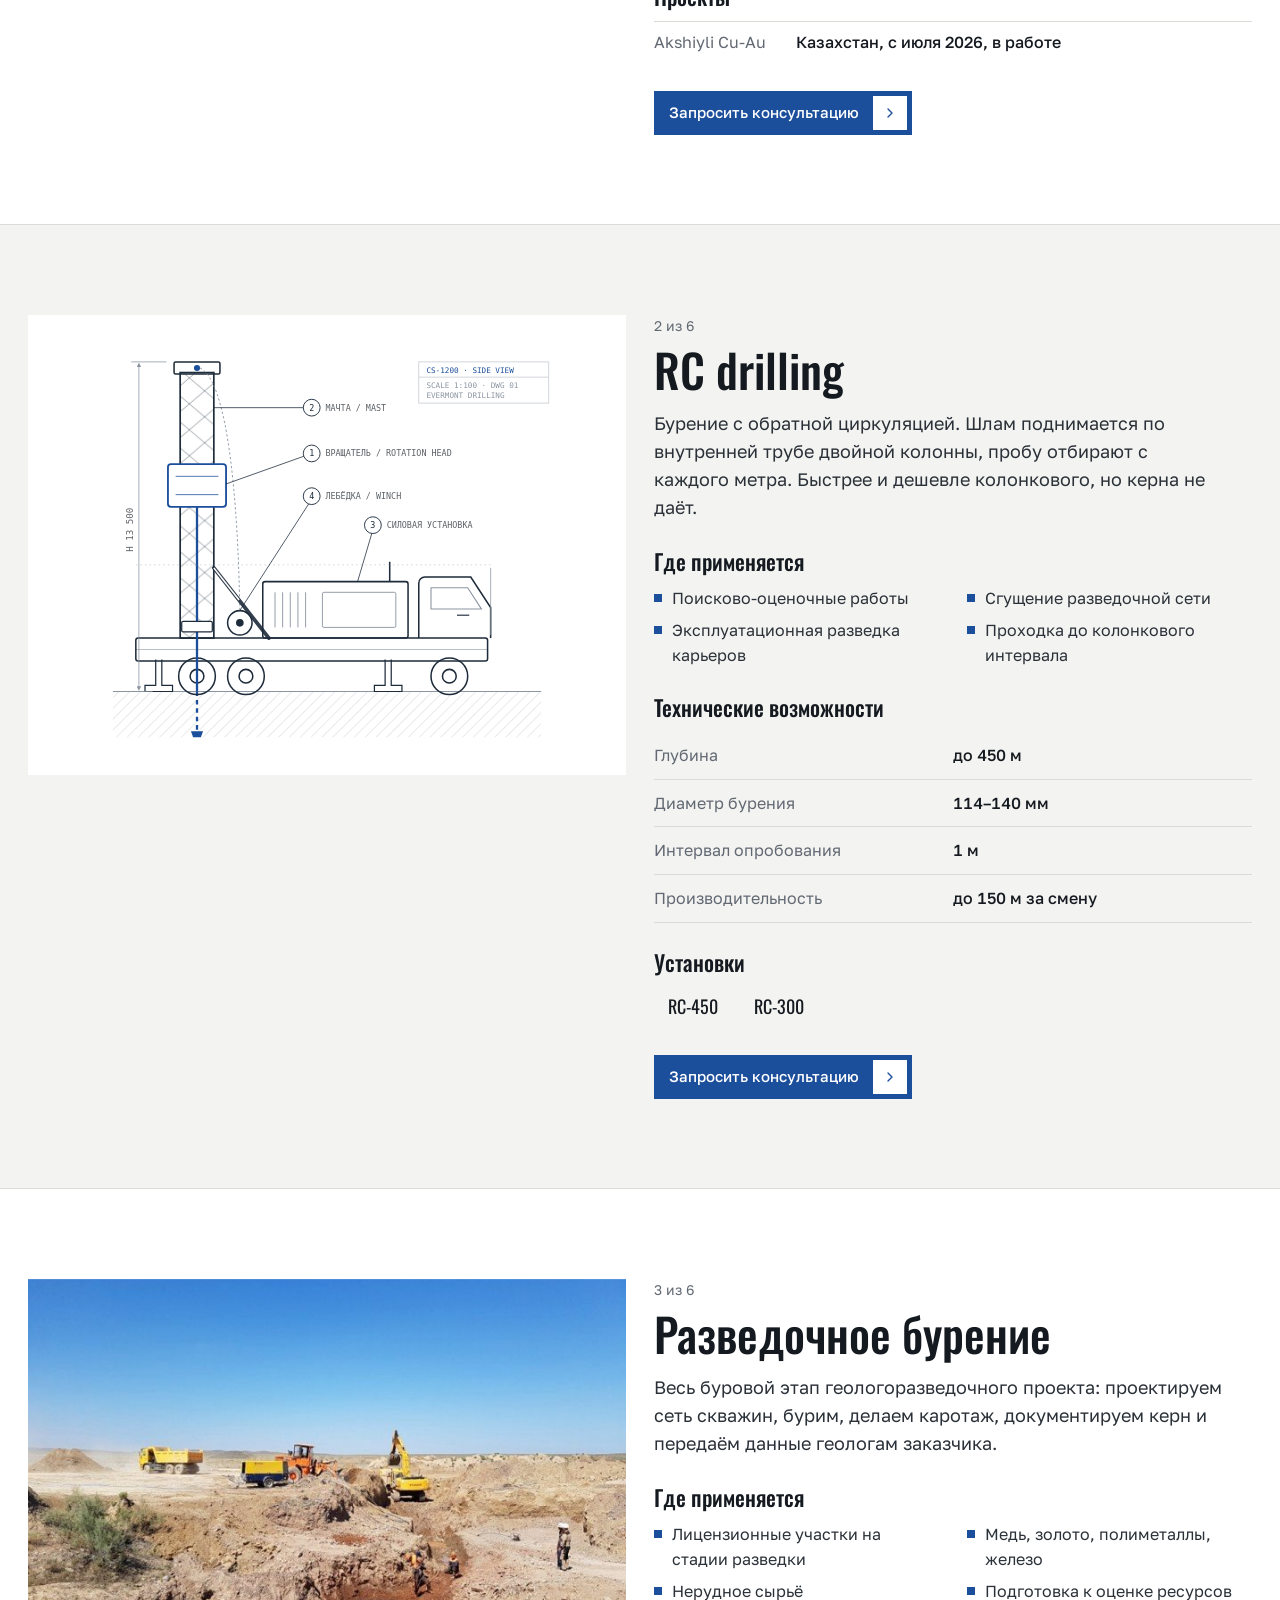
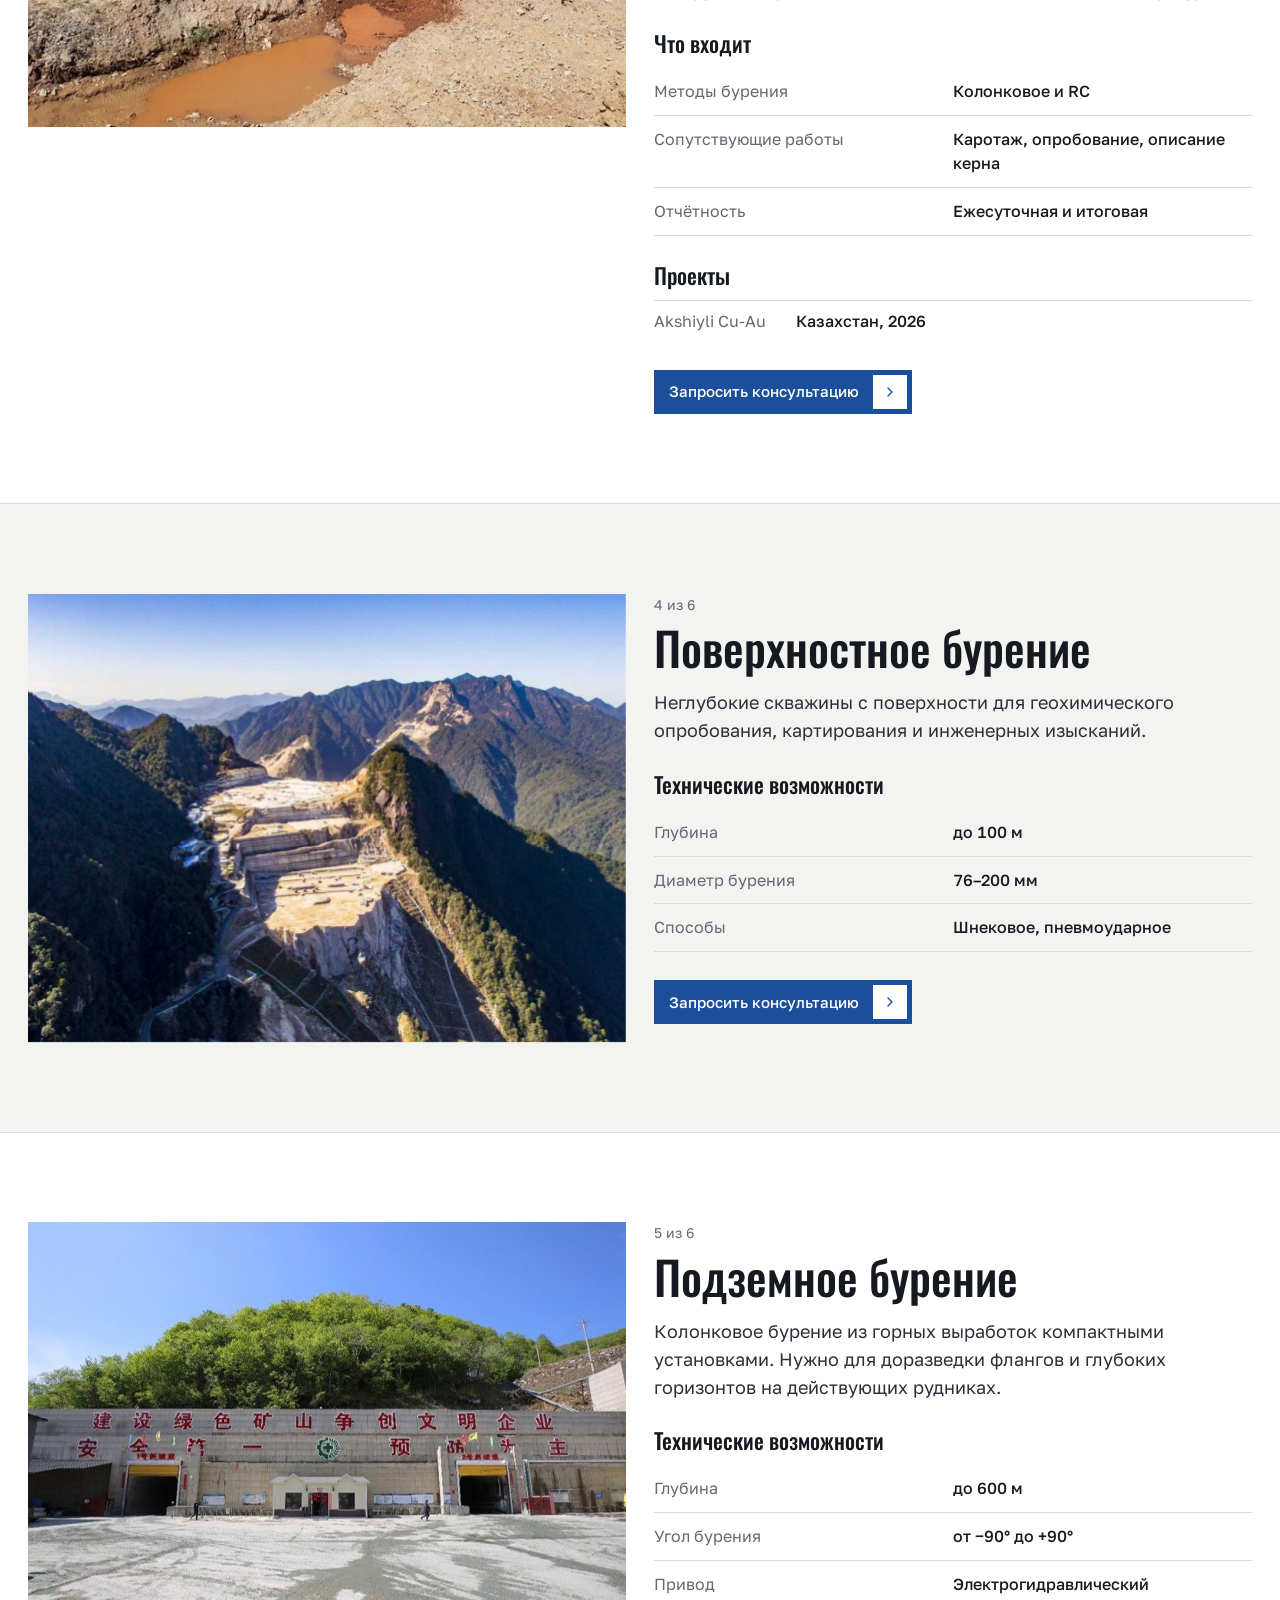
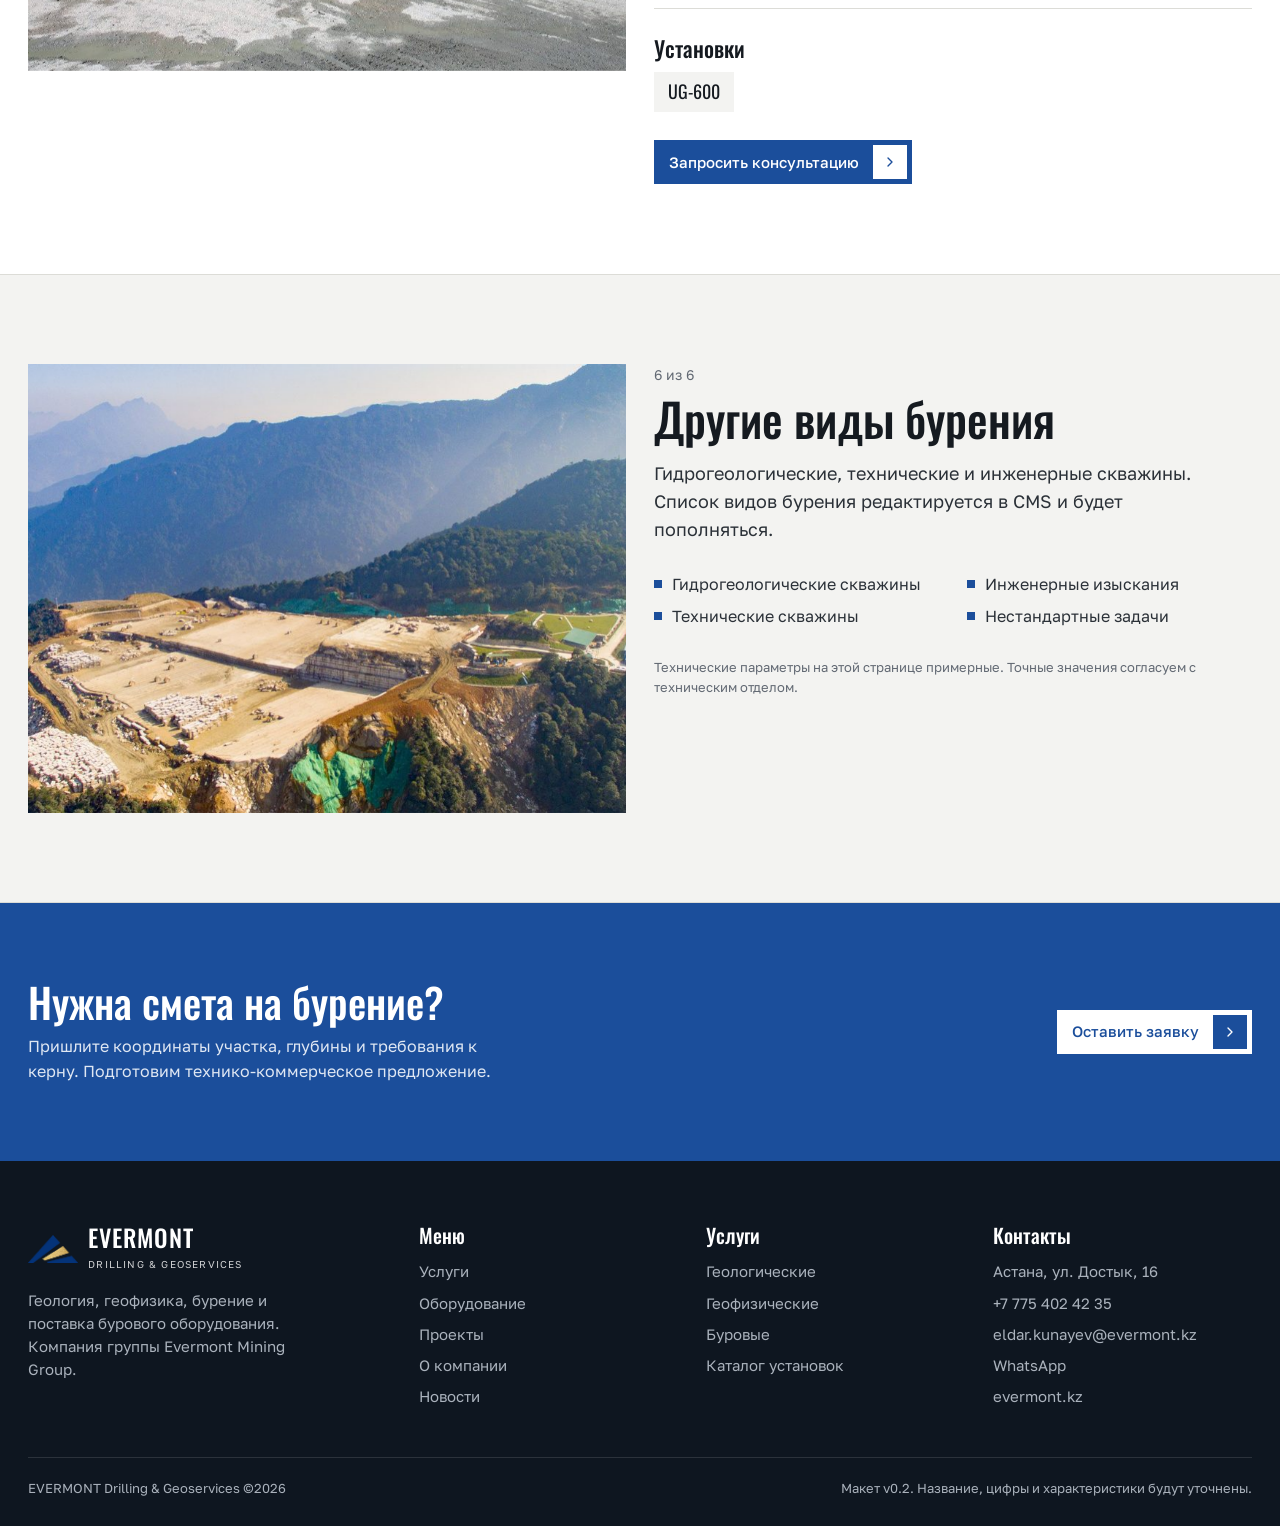
==== commit 91ce9c14: "Новый дизайн v0.2 в стилистике aurora.kz Oswald + Golos Text, квадратные кнопки, плитки, карта проек" ====
--- a/drilling.html
+++ b/drilling.html
@@ -3,320 +3,234 @@
 <head>
 <meta charset="utf-8">
 <meta name="viewport" content="width=device-width, initial-scale=1">
-<title>Буровые услуги — EVERMONT Drilling & Geoservices</title>
-<meta name="description" content="Колонковое бурение, RC drilling, разведочное, поверхностное и подземное бурение в Казахстане и Центральной Азии. Технические возможности, буровые установки, проекты.">
-<meta name="theme-color" content="#07182a">
+<title>Буровые услуги | EVERMONT Drilling & Geoservices</title>
+<meta name="description" content="Колонковое бурение, RC drilling, разведочное, поверхностное и подземное бурение в Казахстане и Центральной Азии.">
+<meta name="theme-color" content="#1b4e9b">
 <link rel="icon" href="assets/img/logo-evermont.png">
 <link rel="preconnect" href="https://fonts.googleapis.com">
 <link rel="preconnect" href="https://fonts.gstatic.com" crossorigin>
-<link href="https://fonts.googleapis.com/css2?family=Cormorant+Garamond:ital,wght@1,500;1,600&family=JetBrains+Mono:wght@400;500&family=Manrope:wght@400;500;600;700;800&display=swap" rel="stylesheet">
-<link rel="stylesheet" href="css/style.css">
+<link href="https://fonts.googleapis.com/css2?family=Golos+Text:wght@400;500;600&family=Oswald:wght@400;500&display=swap" rel="stylesheet">
+<link rel="stylesheet" href="css/style.css?v=2.1">
 </head>
 <body>
 <a class="skip-link" href="#main">К содержимому</a>
 
-<!-- ===================== HEADER ===================== -->
-<header class="site-header">
-  <div class="header-inner">
-    <a class="brand" href="index.html" aria-label="EVERMONT Drilling & Geoservices — на главную">
-      <img src="assets/img/logo-evermont.png" alt="" width="46" height="30">
-      <span class="brand-copy"><strong>EVERMONT</strong><small>Drilling &amp; Geoservices</small></span>
+<header class="header">
+  <div class="header-in">
+    <a class="logo" href="index.html" aria-label="EVERMONT Drilling & Geoservices, на главную">
+      <img src="assets/img/logo-evermont.png" alt="" width="50" height="32">
+      <span><b>EVERMONT</b><small>Drilling &amp; Geoservices</small></span>
     </a>
-    <nav class="site-nav" aria-label="Основное меню">
-      <a class="nav-link nav-home" href="index.html" data-i18n="nav.home">Главная</a>
-      <a class="nav-link" href="index.html#about" data-i18n="nav.about">О компании</a>
-      <div class="nav-item">
-        <a class="nav-link" href="index.html#services" aria-current="page"><span data-i18n="nav.services">Услуги</span><svg class="icon" aria-hidden="true"><use href="#i-chev"/></svg></a>
-        <div class="dropdown">
-          <a href="index.html#services"><svg class="icon"><use href="#i-layers"/></svg><span>Геологические услуги<small>Сопровождение, керн, отчёты</small></span></a>
-          <a href="index.html#services"><svg class="icon"><use href="#i-wave"/></svg><span>Геофизические услуги<small>Каротаж, наземная геофизика, космоснимки</small></span></a>
-          <a href="drilling.html"><svg class="icon"><use href="#i-drill"/></svg><span>Буровые услуги<small>Колонковое, RC, разведочное, подземное</small></span></a>
-        </div>
-      </div>
-      <div class="nav-item">
-        <a class="nav-link" href="index.html#equipment"><span data-i18n="nav.equipment">Оборудование</span><svg class="icon" aria-hidden="true"><use href="#i-chev"/></svg></a>
-        <div class="dropdown">
-          <a href="rig.html"><svg class="icon"><use href="#i-rig"/></svg><span>Буровые установки<small>Каталог моделей и ТТХ</small></span></a>
-          <a href="index.html#equipment"><svg class="icon"><use href="#i-bit"/></svg><span>Буровые инструменты<small>Коронки, PDC, трубы, штанги</small></span></a>
-          <a href="index.html#equipment"><svg class="icon"><use href="#i-gear"/></svg><span>Комплектующие<small>Насосы, вращатели, лебёдки</small></span></a>
-          <a href="index.html#equipment"><svg class="icon"><use href="#i-gen"/></svg><span>Дополнительное оборудование<small>Генераторы, освещение, пульты</small></span></a>
-        </div>
-      </div>
-      <a class="nav-link" href="index.html#projects" data-i18n="nav.projects">Проекты</a>
-      <a class="nav-link" href="index.html#news" data-i18n="nav.news">Новости</a>
-      <a class="nav-link" href="index.html#contacts" data-i18n="nav.contacts">Контакты</a>
+    <nav class="nav" aria-label="Основное меню">
+      <div class="pill">
+        <a href="index.html#services" aria-current="page"><span data-i18n="nav.services">Услуги</span><svg class="icon" aria-hidden="true"><use href="#i-chev"/></svg></a>
+        <div class="drop"><div class="drop-in">
+          <a href="index.html#services">Геологические услуги<small>Сопровождение, керн, отчёты</small></a>
+          <a href="index.html#services">Геофизические услуги<small>Каротаж, наземная геофизика, космоснимки</small></a>
+          <a href="drilling.html">Буровые услуги<small>Колонковое, RC, разведочное, подземное</small></a>
+        </div></div>
+      </div>
+      <div class="pill">
+        <a href="index.html#equipment"><span data-i18n="nav.equipment">Оборудование</span><svg class="icon" aria-hidden="true"><use href="#i-chev"/></svg></a>
+        <div class="drop"><div class="drop-in">
+          <a href="rig.html#catalog">Буровые установки<small>Модели и характеристики</small></a>
+          <a href="index.html#equipment">Буровые инструменты<small>Коронки, PDC, долота, трубы</small></a>
+          <a href="index.html#equipment">Комплектующие<small>Насосы, вращатели, лебёдки</small></a>
+          <a href="index.html#equipment">Дополнительное оборудование<small>Генераторы, освещение, пульты</small></a>
+        </div></div>
+      </div>
+      <div class="pill"><a href="index.html#projects" data-i18n="nav.projects">Проекты</a></div>
+      <div class="pill"><a href="index.html#about" data-i18n="nav.about">О компании</a></div>
+      <div class="pill"><a href="index.html#news" data-i18n="nav.news">Новости</a></div>
+      <div class="pill"><a href="index.html#contacts" data-i18n="nav.contacts">Контакты</a></div>
     </nav>
-    <div class="header-actions">
-      <button class="icon-btn search-open" type="button" aria-label="Поиск по сайту"><svg class="icon"><use href="#i-search"/></svg></button>
-      <div class="lang">
-        <button class="lang-btn" type="button" aria-haspopup="true" aria-expanded="false" aria-label="Выбор языка"><svg class="icon"><use href="#i-globe"/></svg><span class="lang-current">RU</span><svg class="icon"><use href="#i-chev"/></svg></button>
-        <div class="lang-menu" role="menu">
-          <button role="menuitemradio" data-lang="kz">Қазақша <span>KZ</span></button>
-          <button role="menuitemradio" data-lang="ru">Русский <span>RU</span></button>
-          <button role="menuitemradio" data-lang="en">English <span>EN</span></button>
-          <button role="menuitemradio" data-lang="zh">中文 <span>ZH</span></button>
-        </div>
-      </div>
-      <a class="phone-link" href="tel:+77754024235">+7 775 402 42 35<small>Пн–Пт 09:00–18:00</small></a>
-      <a class="icon-btn hide-sm" href="https://wa.me/77754024235" target="_blank" rel="noopener" aria-label="Написать в WhatsApp"><svg class="icon"><use href="#i-wa"/></svg></a>
-      <div class="hide-sm" style="position:relative">
-        <button class="icon-btn wechat-btn" type="button" aria-label="WeChat" aria-expanded="false"><svg class="icon"><use href="#i-wechat"/></svg></button>
-        <div class="wechat-pop"><div class="qr" aria-hidden="true"></div>WeChat ID: <b>evermont_kz</b><br><small>QR-код — плейсхолдер</small></div>
-      </div>
-      <a class="btn btn-gold btn-sm hide-sm" href="index.html#request" data-i18n="cta.request">Оставить заявку</a>
-      <button class="icon-btn burger" type="button" aria-label="Открыть меню" aria-expanded="false" aria-controls="mnav"><svg class="icon"><use href="#i-menu"/></svg></button>
-    </div>
+    <div class="lang">
+      <button class="hbtn lang-btn" type="button" aria-haspopup="true" aria-expanded="false" aria-label="Язык сайта"><span class="lang-current">Ru</span><svg class="icon" style="width:14px;height:14px"><use href="#i-chev"/></svg></button>
+      <div class="lang-menu" role="menu">
+        <button role="menuitemradio" data-lang="kz">Қазақша <span>Kz</span></button>
+        <button role="menuitemradio" data-lang="ru">Русский <span>Ru</span></button>
+        <button role="menuitemradio" data-lang="en">English <span>En</span></button>
+        <button role="menuitemradio" data-lang="zh">中文 <span>Zh</span></button>
+      </div>
+    </div>
+    <a class="hbtn phone hide-md" href="tel:+77754024235">+7 775 402 42 35</a>
+    <a class="hbtn hide-sm" href="https://wa.me/77754024235" target="_blank" rel="noopener" aria-label="WhatsApp"><svg class="icon"><use href="#i-wa"/></svg></a>
+    <div class="wechat hide-sm">
+      <button class="hbtn wechat-btn" type="button" aria-label="WeChat" aria-expanded="false"><svg class="icon"><use href="#i-wechat"/></svg></button>
+      <div class="wechat-pop"><div class="qr" aria-hidden="true"></div>WeChat ID: <b>evermont_kz</b><br><small>QR-код заменим на настоящий</small></div>
+    </div>
+    <button class="hbtn search-open" type="button" aria-label="Поиск по сайту"><svg class="icon"><use href="#i-search"/></svg></button>
+    <a class="btn hide-sm" href="index.html#request"><span data-i18n="cta.request">Оставить заявку</span><span class="box"><svg class="icon"><use href="#i-right"/></svg></span></a>
+    <button class="hbtn burger" type="button" aria-label="Меню" aria-expanded="false" aria-controls="mnav"><svg class="icon"><use href="#i-menu"/></svg></button>
   </div>
 </header>
 
-<nav class="mobile-nav" id="mnav" aria-label="Мобильное меню">
-  <a href="index.html" data-i18n="nav.home">Главная</a>
-  <a href="index.html#about" data-i18n="nav.about">О компании</a>
+<nav class="mnav" id="mnav" aria-label="Мобильное меню">
   <a href="index.html#services" data-i18n="nav.services">Услуги</a>
   <div class="sub"><a href="index.html#services">Геологические услуги</a><a href="index.html#services">Геофизические услуги</a><a href="drilling.html">Буровые услуги</a></div>
   <a href="index.html#equipment" data-i18n="nav.equipment">Оборудование</a>
-  <div class="sub"><a href="rig.html">Буровые установки</a><a href="index.html#equipment">Буровые инструменты</a><a href="index.html#equipment">Комплектующие</a></div>
+  <div class="sub"><a href="rig.html#catalog">Буровые установки</a><a href="index.html#equipment">Буровые инструменты</a><a href="index.html#equipment">Комплектующие</a></div>
   <a href="index.html#projects" data-i18n="nav.projects">Проекты</a>
+  <a href="index.html#about" data-i18n="nav.about">О компании</a>
   <a href="index.html#news" data-i18n="nav.news">Новости</a>
   <a href="index.html#contacts" data-i18n="nav.contacts">Контакты</a>
-  <div class="langs" role="group" aria-label="Язык">
-    <button data-lang="kz">KZ</button><button data-lang="ru">RU</button><button data-lang="en">EN</button><button data-lang="zh">中文</button>
-  </div>
-  <a class="btn btn-gold" href="index.html#request" data-i18n="cta.request" style="border:0;font-size:16px">Оставить заявку</a>
+  <div class="langs" role="group" aria-label="Язык"><button data-lang="kz">Kz</button><button data-lang="ru">Ru</button><button data-lang="en">En</button><button data-lang="zh">中文</button></div>
+  <a href="tel:+77754024235" style="font-family:var(--body);font-size:18px">+7 775 402 42 35</a>
 </nav>
-
-<div class="depth-rail" data-max="1200" aria-hidden="true"><span>0 м</span><div class="track"><i class="bit"></i></div><span class="val">0000 м</span></div>
 <main id="main">
 
-<section class="page-hero">
-  <div class="bg"><img src="assets/img/akshiyli-drilling-2026-07-16.jpg" alt="" style="object-position:70% 30%"></div>
-  <div class="shell">
-    <nav class="crumbs" aria-label="Хлебные крошки"><a href="index.html">Главная</a><span>/</span><a href="index.html#services">Услуги</a><span>/</span><span aria-current="page">Буровые услуги</span></nav>
-    <p class="eyebrow light">03 / Буровые услуги</p>
-    <h1>Бурение скважин <em style="font-family:var(--serif);font-weight:600;color:var(--gold)">любой</em> геологоразведочной задачи</h1>
-    <p class="lead">Колонковое, RC, разведочное, поверхностное и подземное бурение собственными бригадами и установками. Подбираем технологию под геологию участка, требования к керну и сроки.</p>
-    <div class="hero-ctas">
-      <a class="btn btn-gold" href="index.html?dir=drill#request"><span data-i18n="cta.consult">Запросить консультацию</span><svg class="icon arrow"><use href="#i-arrow"/></svg></a>
-      <a class="btn btn-ghost" href="rig.html">Буровые установки</a>
-    </div>
-  </div>
-</section>
-
-<nav class="subnav" aria-label="Виды бурения">
-  <div class="shell">
-    <a href="#core"><b>01</b>Колонковое</a>
-    <a href="#rc"><b>02</b>RC drilling</a>
-    <a href="#explore"><b>03</b>Разведочное</a>
-    <a href="#surface"><b>04</b>Поверхностное</a>
-    <a href="#underground"><b>05</b>Подземное</a>
-    <a href="#other"><b>06</b>Другие виды</a>
+<section class="phero">
+  <img src="assets/img/akshiyli-drilling-2026-07-16.jpg" alt="" style="object-position:50% 25%">
+  <div class="wrap">
+    <div class="copy">
+      <nav class="crumbs" aria-label="Навигация"><a href="index.html">Главная</a><span class="sep">/</span><a href="index.html#services">Услуги</a><span class="sep">/</span><span aria-current="page">Буровые услуги</span></nav>
+      <h1>Буровые услуги</h1>
+      <p>Бурим разведочные и геологоразведочные скважины своими установками и бригадами. Технологию подбираем под геологию участка и требования к керну.</p>
+      <div class="hero-ctas">
+        <a class="btn" href="index.html?dir=drill#request"><span data-i18n="cta.consult">Запросить консультацию</span><span class="box"><svg class="icon"><use href="#i-right"/></svg></span></a>
+        <a class="btn ghost" href="rig.html#catalog"><span>Буровые установки</span><span class="box"><svg class="icon"><use href="#i-right"/></svg></span></a>
+      </div>
+    </div>
+  </div>
+</section>
+
+<nav class="tabsbar" aria-label="Виды бурения">
+  <div class="wrap">
+    <a href="#core">Колонковое</a><a href="#rc">RC drilling</a><a href="#explore">Разведочное</a><a href="#surface">Поверхностное</a><a href="#underground">Подземное</a><a href="#other">Другие виды</a>
   </div>
 </nav>
 
-<!-- 01 CORE -->
-<section class="drill-type" id="core">
-  <div class="shell dt-grid">
-    <div class="dt-media reveal"><figure><img src="assets/img/akshiyli-drilling-2026-07-16.jpg" alt="Колонковое бурение на участке Akshiyli" loading="lazy" style="object-position:50% 25%"></figure></div>
-    <div class="dt-body">
-      <span class="dt-num">01 / 06</span>
+<section class="dtype" id="core">
+  <div class="wrap split">
+    <div class="media"><img src="assets/img/akshiyli-drilling-2026-07-16.jpg" alt="Колонковое бурение на участке Akshiyli" loading="lazy"></div>
+    <div>
+      <p class="num">1 из 6</p>
       <h2>Колонковое бурение</h2>
-      <p>Бурение с отбором керна алмазными коронками и съёмными керноприёмниками (wireline). Основной метод для оценки запасов и получения достоверного геологического материала.</p>
-      <div class="dt-block"><h3>Область применения</h3>
-        <ul class="check-list">
-          <li><svg class="icon"><use href="#i-check"/></svg>Разведка рудных месторождений</li>
-          <li><svg class="icon"><use href="#i-check"/></svg>Оценка запасов по стандартам JORC / ГКЗ</li>
-          <li><svg class="icon"><use href="#i-check"/></svg>Инженерно-геологические изыскания</li>
-          <li><svg class="icon"><use href="#i-check"/></svg>Наклонные и направленные скважины</li>
-        </ul>
-      </div>
-      <div class="dt-block"><h3>Технические возможности</h3>
-        <table class="spec-table">
-          <tr><th>Максимальная глубина</th><td>до 1 200 м (NQ)</td></tr>
-          <tr><th>Типоразмеры</th><td>BQ · NQ · HQ · PQ</td></tr>
-          <tr><th>Диаметр керна</th><td>36.5 – 85 мм</td></tr>
-          <tr><th>Угол бурения</th><td>45° – 90°</td></tr>
-          <tr><th>Выход керна</th><td>≥ 95 %</td></tr>
-        </table>
-      </div>
-      <div class="dt-block"><h3>Используемые буровые установки</h3>
-        <div class="rig-chips"><a class="rig-chip" href="rig.html">CS-1200</a><a class="rig-chip" href="rig.html#catalog">CS-600</a><a class="rig-chip ghost" href="rig.html#catalog">CS-1500</a></div>
-      </div>
-      <div class="dt-block"><h3>Реализованные проекты</h3>
-        <ul class="mini-kv"><li><span>Akshiyli Copper-Gold, Казахстан</span><b>с 07.2026 · в работе</b></li></ul>
-      </div>
-      <div class="dt-cta"><a class="btn btn-dark" href="index.html?dir=drill#request"><span data-i18n="cta.consult">Запросить консультацию</span><svg class="icon arrow"><use href="#i-arrow"/></svg></a></div>
-    </div>
-  </div>
-</section>
-
-<!-- 02 RC -->
-<section class="drill-type" id="rc">
-  <div class="shell dt-grid">
-    <div class="dt-media reveal"><figure class="blue"><img src="assets/rig-blueprint.svg" alt="Схема буровой установки" loading="lazy"></figure></div>
-    <div class="dt-body">
-      <span class="dt-num">02 / 06</span>
+      <p class="intro">Бурение с отбором керна алмазными коронками и съёмными керноприёмниками (wireline). Основной метод, когда нужен керн для оценки запасов.</p>
+      <div class="block"><h3>Где применяется</h3><ul class="ticks"><li>Разведка рудных месторождений</li><li>Оценка запасов по KAZRC и JORC</li><li>Инженерно-геологические изыскания</li><li>Наклонные скважины</li></ul></div>
+      <div class="block"><h3>Технические возможности</h3>
+        <table class="spec"><tr><th>Глубина</th><td>до 1 200 м (NQ)</td></tr><tr><th>Типоразмеры</th><td>BQ, NQ, HQ, PQ</td></tr><tr><th>Диаметр керна</th><td>36,5–85 мм</td></tr><tr><th>Угол бурения</th><td>45–90°</td></tr><tr><th>Выход керна</th><td>от 95 %</td></tr></table>
+      </div>
+      <div class="block"><h3>Установки</h3><div class="rigs"><a href="rig.html">CS-1200</a><a href="rig.html#catalog">CS-600</a><a href="rig.html#catalog">CS-1500</a></div></div>
+      <div class="block"><h3>Проекты</h3><dl class="kv"><div><dt>Akshiyli Cu-Au</dt><dd>Казахстан, с июля 2026, в работе</dd></div></dl></div>
+      <a class="btn" href="index.html?dir=drill#request"><span data-i18n="cta.consult">Запросить консультацию</span><span class="box"><svg class="icon"><use href="#i-right"/></svg></span></a>
+    </div>
+  </div>
+</section>
+
+<section class="dtype bg-2" id="rc">
+  <div class="wrap split">
+    <div class="media bp" style="background:#fff"><img src="assets/rig-blueprint-light.svg" alt="Схема буровой установки" loading="lazy"></div>
+    <div>
+      <p class="num">2 из 6</p>
       <h2>RC drilling</h2>
-      <p>Бурение с обратной циркуляцией: шлам поднимается по внутренней трубе двойной бурильной колонны и опробуется по каждому метру. Быстрый и экономичный метод для оконтуривания рудных тел.</p>
-      <div class="dt-block"><h3>Область применения</h3>
-        <ul class="check-list">
-          <li><svg class="icon"><use href="#i-check"/></svg>Поисково-оценочные работы</li>
-          <li><svg class="icon"><use href="#i-check"/></svg>Сгущение разведочной сети</li>
-          <li><svg class="icon"><use href="#i-check"/></svg>Эксплуатационная разведка карьеров</li>
-          <li><svg class="icon"><use href="#i-check"/></svg>Бурение пред-колонковых интервалов</li>
-        </ul>
-      </div>
-      <div class="dt-block"><h3>Технические возможности</h3>
-        <table class="spec-table">
-          <tr><th>Максимальная глубина</th><td>до 450 м</td></tr>
-          <tr><th>Диаметр бурения</th><td>114 – 140 мм</td></tr>
-          <tr><th>Интервал опробования</th><td>1 м</td></tr>
-          <tr><th>Производительность</th><td>до 150 м / смена</td></tr>
-        </table>
-      </div>
-      <div class="dt-block"><h3>Используемые буровые установки</h3>
-        <div class="rig-chips"><a class="rig-chip" href="rig.html#catalog">RC-450</a><a class="rig-chip ghost" href="rig.html#catalog">RC-300</a></div>
-      </div>
-      <div class="dt-cta"><a class="btn btn-dark" href="index.html?dir=drill#request"><span data-i18n="cta.consult">Запросить консультацию</span><svg class="icon arrow"><use href="#i-arrow"/></svg></a></div>
-    </div>
-  </div>
-</section>
-
-<!-- 03 EXPLORE -->
-<section class="drill-type" id="explore">
-  <div class="shell dt-grid">
-    <div class="dt-media reveal"><figure><img src="assets/img/akshiyli-site-overview.jpg" alt="Разведочные работы на участке" loading="lazy"></figure></div>
-    <div class="dt-body">
-      <span class="dt-num">03 / 06</span>
+      <p class="intro">Бурение с обратной циркуляцией. Шлам поднимается по внутренней трубе двойной колонны, пробу отбирают с каждого метра. Быстрее и дешевле колонкового, но керна не даёт.</p>
+      <div class="block"><h3>Где применяется</h3><ul class="ticks"><li>Поисково-оценочные работы</li><li>Сгущение разведочной сети</li><li>Эксплуатационная разведка карьеров</li><li>Проходка до колонкового интервала</li></ul></div>
+      <div class="block"><h3>Технические возможности</h3>
+        <table class="spec"><tr><th>Глубина</th><td>до 450 м</td></tr><tr><th>Диаметр бурения</th><td>114–140 мм</td></tr><tr><th>Интервал опробования</th><td>1 м</td></tr><tr><th>Производительность</th><td>до 150 м за смену</td></tr></table>
+      </div>
+      <div class="block"><h3>Установки</h3><div class="rigs"><a href="rig.html#catalog">RC-450</a><a href="rig.html#catalog">RC-300</a></div></div>
+      <a class="btn" href="index.html?dir=drill#request"><span data-i18n="cta.consult">Запросить консультацию</span><span class="box"><svg class="icon"><use href="#i-right"/></svg></span></a>
+    </div>
+  </div>
+</section>
+
+<section class="dtype" id="explore">
+  <div class="wrap split">
+    <div class="media"><img src="assets/img/akshiyli-site-overview.jpg" alt="Разведочные работы на участке" loading="lazy"></div>
+    <div>
+      <p class="num">3 из 6</p>
       <h2>Разведочное бурение</h2>
-      <p>Комплекс буровых работ в рамках геологоразведочного проекта: проектирование сети скважин, бурение, каротаж, документация керна и передача данных геологической службе заказчика.</p>
-      <div class="dt-block"><h3>Область применения</h3>
-        <ul class="check-list">
-          <li><svg class="icon"><use href="#i-check"/></svg>Лицензионные участки на стадии разведки</li>
-          <li><svg class="icon"><use href="#i-check"/></svg>Медь, золото, полиметаллы, железо</li>
-          <li><svg class="icon"><use href="#i-check"/></svg>Нерудное и индустриальное сырьё</li>
-          <li><svg class="icon"><use href="#i-check"/></svg>Подготовка к оценке ресурсов</li>
-        </ul>
-      </div>
-      <div class="dt-block"><h3>Технические возможности</h3>
-        <table class="spec-table">
-          <tr><th>Методы</th><td>Колонковое + RC</td></tr>
-          <tr><th>Сопутствующие работы</th><td>Каротаж · опробование · керн</td></tr>
-          <tr><th>Отчётность</th><td>Ежесуточная · итоговая</td></tr>
-        </table>
-      </div>
-      <div class="dt-block"><h3>Реализованные проекты</h3>
-        <ul class="mini-kv"><li><span>Akshiyli Copper-Gold Project</span><b>Казахстан · 2026</b></li></ul>
-      </div>
-      <div class="dt-cta"><a class="btn btn-dark" href="index.html?dir=drill#request"><span data-i18n="cta.consult">Запросить консультацию</span><svg class="icon arrow"><use href="#i-arrow"/></svg></a></div>
-    </div>
-  </div>
-</section>
-
-<!-- 04 SURFACE -->
-<section class="drill-type" id="surface">
-  <div class="shell dt-grid">
-    <div class="dt-media reveal"><figure><img src="assets/img/hero-quarry-aerial.jpg" alt="Поверхностные работы на карьере" loading="lazy"></figure></div>
-    <div class="dt-body">
-      <span class="dt-num">04 / 06</span>
+      <p class="intro">Весь буровой этап геологоразведочного проекта: проектируем сеть скважин, бурим, делаем каротаж, документируем керн и передаём данные геологам заказчика.</p>
+      <div class="block"><h3>Где применяется</h3><ul class="ticks"><li>Лицензионные участки на стадии разведки</li><li>Медь, золото, полиметаллы, железо</li><li>Нерудное сырьё</li><li>Подготовка к оценке ресурсов</li></ul></div>
+      <div class="block"><h3>Что входит</h3>
+        <table class="spec"><tr><th>Методы бурения</th><td>Колонковое и RC</td></tr><tr><th>Сопутствующие работы</th><td>Каротаж, опробование, описание керна</td></tr><tr><th>Отчётность</th><td>Ежесуточная и итоговая</td></tr></table>
+      </div>
+      <div class="block"><h3>Проекты</h3><dl class="kv"><div><dt>Akshiyli Cu-Au</dt><dd>Казахстан, 2026</dd></div></dl></div>
+      <a class="btn" href="index.html?dir=drill#request"><span data-i18n="cta.consult">Запросить консультацию</span><span class="box"><svg class="icon"><use href="#i-right"/></svg></span></a>
+    </div>
+  </div>
+</section>
+
+<section class="dtype bg-2" id="surface">
+  <div class="wrap split">
+    <div class="media"><img src="assets/img/hero-quarry-aerial.jpg" alt="Карьер, вид сверху" loading="lazy"></div>
+    <div>
+      <p class="num">4 из 6</p>
       <h2>Поверхностное бурение</h2>
-      <p>Бурение неглубоких скважин с поверхности для геохимического опробования, картировочных задач и инженерных изысканий.</p>
-      <div class="dt-block"><h3>Технические возможности</h3>
-        <table class="spec-table">
-          <tr><th>Глубина</th><td>до 100 м</td></tr>
-          <tr><th>Диаметр бурения</th><td>76 – 200 мм</td></tr>
-          <tr><th>Способы</th><td>Шнековое · пневмоударное</td></tr>
-        </table>
-      </div>
-      <div class="dt-cta"><a class="btn btn-dark" href="index.html?dir=drill#request"><span data-i18n="cta.consult">Запросить консультацию</span><svg class="icon arrow"><use href="#i-arrow"/></svg></a></div>
-    </div>
-  </div>
-</section>
-
-<!-- 05 UNDERGROUND -->
-<section class="drill-type" id="underground">
-  <div class="shell dt-grid">
-    <div class="dt-media reveal"><figure><img src="assets/img/benxi-iron-mine-mine-entrance.jpg" alt="Вход в подземный рудник" loading="lazy"></figure></div>
-    <div class="dt-body">
-      <span class="dt-num">05 / 06</span>
+      <p class="intro">Неглубокие скважины с поверхности для геохимического опробования, картирования и инженерных изысканий.</p>
+      <div class="block"><h3>Технические возможности</h3>
+        <table class="spec"><tr><th>Глубина</th><td>до 100 м</td></tr><tr><th>Диаметр бурения</th><td>76–200 мм</td></tr><tr><th>Способы</th><td>Шнековое, пневмоударное</td></tr></table>
+      </div>
+      <a class="btn" href="index.html?dir=drill#request"><span data-i18n="cta.consult">Запросить консультацию</span><span class="box"><svg class="icon"><use href="#i-right"/></svg></span></a>
+    </div>
+  </div>
+</section>
+
+<section class="dtype" id="underground">
+  <div class="wrap split">
+    <div class="media"><img src="assets/img/benxi-iron-mine-mine-entrance.jpg" alt="Вход в подземный рудник" loading="lazy"></div>
+    <div>
+      <p class="num">5 из 6</p>
       <h2>Подземное бурение</h2>
-      <p>Колонковое бурение из горных выработок компактными установками: доразведка флангов и глубоких горизонтов действующих рудников.</p>
-      <div class="dt-block"><h3>Технические возможности</h3>
-        <table class="spec-table">
-          <tr><th>Глубина</th><td>до 600 м</td></tr>
-          <tr><th>Угол бурения</th><td>−90° … +90°</td></tr>
-          <tr><th>Установки</th><td>Электрогидравлические, компактные</td></tr>
-        </table>
-      </div>
-      <div class="dt-block"><h3>Используемые буровые установки</h3>
-        <div class="rig-chips"><a class="rig-chip" href="rig.html#catalog">UG-600</a></div>
-      </div>
-      <div class="dt-cta"><a class="btn btn-dark" href="index.html?dir=drill#request"><span data-i18n="cta.consult">Запросить консультацию</span><svg class="icon arrow"><use href="#i-arrow"/></svg></a></div>
-    </div>
-  </div>
-</section>
-
-<!-- 06 OTHER -->
-<section class="drill-type" id="other">
-  <div class="shell dt-grid">
-    <div class="dt-media reveal"><figure><img src="assets/img/dexing-granite-quarry-aerial-view.jpg" alt="" loading="lazy"></figure></div>
-    <div class="dt-body">
-      <span class="dt-num">06 / 06</span>
+      <p class="intro">Колонковое бурение из горных выработок компактными установками. Нужно для доразведки флангов и глубоких горизонтов на действующих рудниках.</p>
+      <div class="block"><h3>Технические возможности</h3>
+        <table class="spec"><tr><th>Глубина</th><td>до 600 м</td></tr><tr><th>Угол бурения</th><td>от −90° до +90°</td></tr><tr><th>Привод</th><td>Электрогидравлический</td></tr></table>
+      </div>
+      <div class="block"><h3>Установки</h3><div class="rigs"><a href="rig.html#catalog">UG-600</a></div></div>
+      <a class="btn" href="index.html?dir=drill#request"><span data-i18n="cta.consult">Запросить консультацию</span><span class="box"><svg class="icon"><use href="#i-right"/></svg></span></a>
+    </div>
+  </div>
+</section>
+
+<section class="dtype bg-2" id="other">
+  <div class="wrap split">
+    <div class="media"><img src="assets/img/dexing-granite-quarry-aerial-view.jpg" alt="" loading="lazy"></div>
+    <div>
+      <p class="num">6 из 6</p>
       <h2>Другие виды бурения</h2>
-      <p>Гидрогеологические, технические и инженерно-геологические скважины. Перечень видов бурения расширяется и редактируется через CMS.</p>
-      <div class="dt-block"><h3>Под запрос</h3>
-        <ul class="check-list">
-          <li><svg class="icon"><use href="#i-check"/></svg>Гидрогеологические скважины</li>
-          <li><svg class="icon"><use href="#i-check"/></svg>Инженерные изыскания</li>
-          <li><svg class="icon"><use href="#i-check"/></svg>Технические скважины</li>
-          <li><svg class="icon"><use href="#i-check"/></svg>Нестандартные задачи</li>
-        </ul>
-      </div>
-      <p class="note">* Технические параметры на странице — примерные, для макета. Финальные значения согласуются с техническим отделом.</p>
-    </div>
-  </div>
-</section>
-
-<section class="cta-band">
-  <div class="shell">
-    <div><h2>Нужна смета на бурение?</h2><p>Пришлите координаты участка, глубины и требования к керну — подготовим технико-коммерческое предложение.</p></div>
-    <a class="btn btn-dark" href="index.html?dir=drill#request"><span data-i18n="cta.request">Оставить заявку</span><svg class="icon arrow"><use href="#i-arrow"/></svg></a>
+      <p class="intro">Гидрогеологические, технические и инженерные скважины. Список видов бурения редактируется в CMS и будет пополняться.</p>
+      <div class="block"><ul class="ticks"><li>Гидрогеологические скважины</li><li>Инженерные изыскания</li><li>Технические скважины</li><li>Нестандартные задачи</li></ul></div>
+      <p class="note">Технические параметры на этой странице примерные. Точные значения согласуем с техническим отделом.</p>
+    </div>
+  </div>
+</section>
+
+<section class="band">
+  <div class="wrap">
+    <div><h2>Нужна смета на бурение?</h2><p>Пришлите координаты участка, глубины и требования к керну. Подготовим технико-коммерческое предложение.</p></div>
+    <a class="btn" href="index.html?dir=drill#request"><span data-i18n="cta.request">Оставить заявку</span><span class="box"><svg class="icon"><use href="#i-right"/></svg></span></a>
   </div>
 </section>
 
 </main>
-<!-- ===================== FOOTER ===================== -->
-<footer class="site-footer">
-  <div class="shell">
-    <div class="footer-grid">
+<footer class="footer">
+  <div class="wrap">
+    <div class="f-grid">
       <div>
-        <a class="brand" href="index.html"><img src="assets/img/logo-evermont.png" alt="" width="46" height="30"><span class="brand-copy"><strong>EVERMONT</strong><small>Drilling &amp; Geoservices</small></span></a>
-        <p style="max-width:36ch">Геологические, геофизические и буровые решения — от исследований до поставки оборудования. Компания группы Evermont Mining Group.</p>
-      </div>
-      <div><h4>Услуги</h4><ul><li><a href="index.html#services">Геологические услуги</a></li><li><a href="index.html#services">Геофизические услуги</a></li><li><a href="drilling.html">Буровые услуги</a></li></ul></div>
-      <div><h4>Оборудование</h4><ul><li><a href="rig.html">Буровые установки</a></li><li><a href="index.html#equipment">Буровые инструменты</a></li><li><a href="index.html#equipment">Комплектующие</a></li><li><a href="index.html#equipment">Доп. оборудование</a></li></ul></div>
-      <div><h4>Компания</h4><ul><li><a href="index.html#about">О компании</a></li><li><a href="index.html#projects">Проекты</a></li><li><a href="index.html#news">Новости</a></li><li><a href="index.html#contacts">Контакты</a></li><li><a href="https://evermont.kz/" target="_blank" rel="noopener">Evermont Mining Group ↗</a></li></ul></div>
-    </div>
-    <div class="footer-bottom">
-      <span>© 2026 EVERMONT Drilling &amp; Geoservices. Все права защищены.</span>
-      <span class="mock-note">Дизайн-макет v0.1 · тексты и цифры — для согласования</span>
-    </div>
+        <a class="logo" href="index.html"><img src="assets/img/logo-evermont.png" alt="" width="50" height="32"><span><b>EVERMONT</b><small>Drilling &amp; Geoservices</small></span></a>
+        <p style="max-width:34ch">Геология, геофизика, бурение и поставка бурового оборудования. Компания группы Evermont Mining Group.</p>
+      </div>
+      <div><h4>Меню</h4><ul><li><a href="index.html#services">Услуги</a></li><li><a href="index.html#equipment">Оборудование</a></li><li><a href="index.html#projects">Проекты</a></li><li><a href="index.html#about">О компании</a></li><li><a href="index.html#news">Новости</a></li></ul></div>
+      <div><h4>Услуги</h4><ul><li><a href="index.html#services">Геологические</a></li><li><a href="index.html#services">Геофизические</a></li><li><a href="drilling.html">Буровые</a></li><li><a href="rig.html#catalog">Каталог установок</a></li></ul></div>
+      <div><h4>Контакты</h4><ul><li>Астана, ул. Достык, 16</li><li><a href="tel:+77754024235">+7 775 402 42 35</a></li><li><a href="mailto:eldar.kunayev@evermont.kz">eldar.kunayev@evermont.kz</a></li><li><a href="https://wa.me/77754024235" target="_blank" rel="noopener">WhatsApp</a></li><li><a href="https://evermont.kz/" target="_blank" rel="noopener">evermont.kz</a></li></ul></div>
+    </div>
+    <div class="f-bottom"><span>EVERMONT Drilling &amp; Geoservices ©2026</span><span>Макет v0.2. Название, цифры и характеристики будут уточнены.</span></div>
   </div>
 </footer>
 
-<!-- mobile action bar -->
-<div class="mobile-bar">
-  <a href="tel:+77754024235"><svg class="icon"><use href="#i-phone"/></svg><span data-i18n="mob.call">Звонок</span></a>
+<div class="mbar">
+  <a href="tel:+77754024235"><svg class="icon"><use href="#i-phone"/></svg><span data-i18n="mob.call">Позвонить</span></a>
   <a href="https://wa.me/77754024235" target="_blank" rel="noopener"><svg class="icon"><use href="#i-wa"/></svg>WhatsApp</a>
   <a class="cta" href="index.html#request" data-i18n="cta.request">Оставить заявку</a>
 </div>
 
-<!-- search -->
 <div class="search" role="dialog" aria-modal="true" aria-label="Поиск по сайту">
   <div class="search-box">
-    <div class="search-input"><svg class="icon"><use href="#i-search"/></svg><input type="search" data-i18n-ph="search.ph" placeholder="Поиск: услуги, оборудование, проекты…" aria-label="Поиск"><button class="icon-btn search-close" type="button" aria-label="Закрыть поиск" style="color:var(--ink)"><svg class="icon"><use href="#i-close"/></svg></button></div>
-    <div class="search-results"></div>
+    <div class="search-in"><svg class="icon"><use href="#i-search"/></svg><input type="search" data-i18n-ph="search.ph" placeholder="Поиск по сайту" aria-label="Поиск"><button class="x" type="button" aria-label="Закрыть"><svg class="icon"><use href="#i-close"/></svg></button></div>
+    <div class="results"></div>
   </div>
 </div>
-<script src="js/main.js"></script>
+<script src="js/main.js?v=2.1"></script>
 </body>
 </html>
--- a/css/style.css
+++ b/css/style.css
@@ -1,632 +1,556 @@
-/* =========================================================
-   EVERMONT Drilling & Geoservices — design mockup
-   Палитра и шрифты наследуют Evermont Mining Group (evermont.kz)
-   ========================================================= */
+/* EVERMONT Drilling & Geoservices — макет v2 */
 :root{
-  /* brand primitives */
-  --navy:#07182a;
-  --navy-2:#0c243d;
-  --navy-3:#10283f;
-  --blue:#123f72;
+  --white:#fff;
+  --bg-2:#f3f3f1;
+  --bg-3:#e9e9e5;
+  --ink:#151a20;
+  --text:#2b3138;
+  --muted:#626973;
+  --line:#dcdcd7;
+  --blue:#1b4e9b;
+  --blue-2:#163f7e;
   --gold:#c6a354;
-  --gold-light:#e7cf93;
-  --gold-ink:#7a5a1d;          /* золото для мелкого текста на светлом фоне (AA) */
-  --paper:#f3f1eb;
-  --paper-2:#e9e5da;
-  --white:#fff;
-
-  /* semantic */
-  --ink:#0e1d2c;
-  --muted:#4f5f72;
-  --muted-on-dark:#aeb9c6;
-  --line:rgba(14,29,44,.14);
-  --line-dark:rgba(255,255,255,.12);
-  --ok:#1a644e;
-  --err:#b3402a;
-
-  /* core-log earth tones */
-  --rock-1:#8a6a45;--rock-2:#b08b5a;--rock-3:#5e5048;--rock-4:#9b4f2f;--rock-5:#c9b48a;--rock-6:#3c4650;
-
-  --serif:"Cormorant Garamond",Georgia,serif;
-  --sans:"Manrope","Noto Sans SC","Microsoft YaHei","PingFang SC",Arial,sans-serif;
-  --mono:"JetBrains Mono",ui-monospace,"Cascadia Mono",Consolas,monospace;
-
-  --radius:14px;
-  --radius-sm:8px;
-  --shadow:0 24px 80px rgba(4,18,34,.14);
-  --shadow-sm:0 6px 24px rgba(4,18,34,.08);
-  --shell:min(1280px,calc(100% - 64px));
-  --header-h:78px;
-  --ease:cubic-bezier(.2,.7,.2,1);
+  --dark:#0e1620;
+  --ok:#1a6b4f;
+  --err:#b23a26;
+
+  --head:"Oswald","Arial Narrow",sans-serif;
+  --body:"Golos Text","Noto Sans SC","Microsoft YaHei",Arial,sans-serif;
+
+  --g:clamp(16px,2.2vw,32px);         /* внешний отступ страницы */
+  --gap:8px;                          /* межплиточный зазор */
+  --header-h:76px;
+  --ease:cubic-bezier(.22,.61,.36,1);
 }
-
 *{box-sizing:border-box}
-html{scroll-behavior:smooth;scroll-padding-top:calc(var(--header-h) + 12px);-webkit-text-size-adjust:100%}
-body{margin:0;background:var(--paper);color:var(--ink);font-family:var(--sans);font-size:16px;line-height:1.65;overflow-x:hidden}
+html{scroll-behavior:smooth;scroll-padding-top:calc(var(--header-h) + 8px);-webkit-text-size-adjust:100%}
+body{margin:0;font-family:var(--body);font-size:16px;line-height:1.55;color:var(--text);background:var(--white);overflow-x:hidden}
 body.no-scroll{overflow:hidden}
-img,svg,video{max-width:100%;display:block}
+img,svg{display:block;max-width:100%}
 a{color:inherit}
 button,input,select,textarea{font:inherit;color:inherit}
 button{cursor:pointer;background:none;border:0;padding:0}
-:focus-visible{outline:2px solid var(--gold);outline-offset:3px;border-radius:4px}
-.shell{width:var(--shell);margin-inline:auto}
+:focus-visible{outline:2px solid var(--blue);outline-offset:2px}
+.on-dark :focus-visible,.hero :focus-visible{outline-color:#fff}
+.wrap{padding-inline:var(--g);max-width:1680px;margin-inline:auto}
 .sr-only{position:absolute;width:1px;height:1px;overflow:hidden;clip:rect(0 0 0 0);white-space:nowrap}
-.skip-link{position:fixed;left:16px;top:-60px;z-index:2000;background:var(--gold);color:var(--navy);padding:12px 18px;font-weight:700;text-decoration:none;border-radius:0 0 8px 8px}
-.skip-link:focus{top:0}
-.icon{width:20px;height:20px;flex:none;fill:none;stroke:currentColor;stroke-width:1.6;stroke-linecap:round;stroke-linejoin:round}
-
-/* ---------- typography ---------- */
-.eyebrow{display:flex;align-items:center;gap:12px;font-family:var(--mono);font-size:12px;letter-spacing:.14em;text-transform:uppercase;color:var(--gold-ink);margin:0 0 18px}
-.eyebrow::before{content:"";width:28px;height:1px;background:currentColor}
-.on-dark .eyebrow,.eyebrow.light{color:var(--gold)}
-.depth-tag{margin-left:auto;font-family:var(--mono);font-size:11px;letter-spacing:.08em;color:var(--muted);text-transform:none}
-.on-dark .depth-tag{color:var(--muted-on-dark)}
-h1,h2,h3,h4{margin:0;line-height:1.12;letter-spacing:-.015em}
-.h2{font-size:clamp(30px,4.2vw,54px);font-weight:700}
-.h2 em,.h1 em{font-family:var(--serif);font-style:italic;font-weight:600;color:var(--gold);letter-spacing:0}
-.lead{font-size:clamp(16px,1.4vw,19px);color:var(--muted);max-width:62ch}
-.on-dark .lead{color:var(--muted-on-dark)}
-.section{padding:clamp(72px,10vw,132px) 0;position:relative}
-.section-head{display:grid;grid-template-columns:minmax(0,1.1fr) minmax(0,.9fr);gap:32px 64px;align-items:end;margin-bottom:clamp(40px,5vw,64px)}
-.section-head .lead{margin:0}
-.on-dark{background:var(--navy);color:var(--white)}
+.skip-link{position:fixed;left:8px;top:-60px;z-index:3000;background:var(--blue);color:#fff;padding:10px 16px;text-decoration:none}
+.skip-link:focus{top:8px}
+.icon{width:20px;height:20px;flex:none;fill:none;stroke:currentColor;stroke-width:1.5;stroke-linecap:round;stroke-linejoin:round}
+
+/* ---------- type ---------- */
+h1,h2,h3,h4{font-family:var(--head);font-weight:500;color:var(--ink);margin:0;line-height:1.08;letter-spacing:0}
+.on-dark h1,.on-dark h2,.on-dark h3,.hero h1{color:#fff}
+.h2{font-size:clamp(34px,3.6vw,52px)}
+.h3{font-size:clamp(24px,2vw,32px)}
+p{margin:0}
+.lead{font-size:clamp(17px,1.25vw,19px);line-height:1.5;color:var(--text);max-width:56ch}
+.section{padding:clamp(64px,8vw,120px) 0}
+.bg-2{background:var(--bg-2)}
+.on-dark{background:var(--dark);color:#dfe3e8}
+
+.s-head{display:flex;justify-content:space-between;align-items:flex-end;gap:24px;flex-wrap:wrap;margin-bottom:clamp(32px,4vw,56px)}
+.split{display:grid;grid-template-columns:1fr 1fr;gap:var(--g)}
 
 /* ---------- buttons ---------- */
-.btn{display:inline-flex;align-items:center;justify-content:center;gap:10px;min-height:50px;padding:0 24px;border-radius:999px;font-weight:700;font-size:15px;text-decoration:none;white-space:nowrap;transition:background .2s,color .2s,border-color .2s,transform .2s var(--ease),box-shadow .2s;border:1px solid transparent;cursor:pointer}
-.btn:active{transform:scale(.97)}
-.btn .icon{width:18px;height:18px;transition:transform .2s var(--ease)}
-.btn:hover .icon.arrow{transform:translateX(3px)}
-.btn-gold{background:var(--gold);color:var(--navy)}
-.btn-gold:hover{background:var(--gold-light);box-shadow:0 10px 30px rgba(198,163,84,.35)}
-.btn-ghost{border-color:rgba(255,255,255,.35);color:var(--white)}
-.btn-ghost:hover{border-color:var(--white);background:rgba(255,255,255,.08)}
-.btn-dark{background:var(--navy);color:var(--white)}
-.btn-dark:hover{background:var(--blue)}
-.btn-line{border-color:var(--line);color:var(--ink);background:transparent}
-.btn-line:hover{border-color:var(--ink)}
-.btn-sm{min-height:42px;padding:0 18px;font-size:14px}
-.link-arrow{display:inline-flex;align-items:center;gap:8px;font-weight:700;font-size:14px;text-decoration:none;color:inherit;padding:10px 0}
-.link-arrow .icon{width:18px;height:18px;transition:transform .2s var(--ease)}
-.link-arrow:hover .icon{transform:translateX(4px)}
+.btn{display:inline-flex;align-items:center;gap:14px;min-height:44px;padding:4px 4px 4px 14px;background:var(--blue);color:#fff;font-weight:500;font-size:15px;text-decoration:none;border:1px solid var(--blue);transition:background .2s,border-color .2s,color .2s;white-space:nowrap}
+.btn .box{width:34px;height:34px;display:grid;place-items:center;background:#fff;color:var(--blue);transition:transform .25s var(--ease)}
+.btn .box .icon{width:16px;height:16px;stroke-width:2}
+.btn:hover{background:var(--blue-2);border-color:var(--blue-2)}
+.btn:hover .box{transform:translateX(2px)}
+.btn.plain{padding:0 18px}
+.btn.ghost{background:rgba(255,255,255,.12);border-color:rgba(255,255,255,.35);backdrop-filter:blur(8px);-webkit-backdrop-filter:blur(8px)}
+.btn.ghost:hover{background:rgba(255,255,255,.22)}
+.btn.ghost .box{background:rgba(255,255,255,.9)}
+.btn.line{background:transparent;color:var(--ink);border-color:var(--line)}
+.btn.line:hover{border-color:var(--ink)}
+.btn.line .box{background:var(--bg-2);color:var(--ink)}
+.more{display:inline-flex;align-items:center;gap:10px;font-weight:500;text-decoration:none;color:var(--ink);padding:6px 0}
+.more .sq{width:18px;height:18px;display:grid;place-items:center;background:var(--blue);color:#fff;transition:transform .2s var(--ease)}
+.more .sq .icon{width:12px;height:12px;stroke-width:2.2}
+.more:hover .sq{transform:translateX(3px)}
 
 /* ---------- header ---------- */
-.site-header{position:fixed;inset:0 0 auto 0;z-index:1000;height:var(--header-h);color:var(--white);transition:background .3s,box-shadow .3s,border-color .3s;border-bottom:1px solid rgba(255,255,255,.12)}
-.site-header.scrolled,.site-header.solid{background:rgba(7,24,42,.96);backdrop-filter:blur(14px);-webkit-backdrop-filter:blur(14px);border-color:rgba(255,255,255,.06);box-shadow:0 8px 32px rgba(0,0,0,.18)}
-.header-inner{height:100%;display:flex;align-items:center;gap:24px;width:min(1440px,calc(100vw - 48px));margin-inline:auto}
-.brand{display:flex;align-items:center;gap:12px;text-decoration:none;min-width:max-content}
-.brand img{width:46px;height:30px;object-fit:contain}
-.brand-copy{display:flex;flex-direction:column;line-height:1}
-.brand-copy strong{font-size:16px;letter-spacing:.22em;font-weight:800}
-.brand-copy small{font-family:var(--mono);font-size:9px;letter-spacing:.16em;text-transform:uppercase;color:var(--gold);margin-top:6px}
-.site-nav{display:flex;align-items:center;gap:4px;margin-inline:auto}
-.nav-item{position:relative}
-.nav-link{display:inline-flex;align-items:center;gap:4px;padding:10px 12px;font-size:14px;font-weight:600;text-decoration:none;border-radius:8px;transition:color .2s,background .2s;white-space:nowrap}
-.nav-link:hover,.nav-link[aria-current=page]{color:var(--gold-light)}
-.nav-link .icon{width:14px;height:14px;transition:transform .2s}
-.nav-item:hover .nav-link .icon,.nav-item:focus-within .nav-link .icon{transform:rotate(180deg)}
-.dropdown{position:absolute;top:calc(100% + 6px);left:-8px;min-width:280px;padding:10px;background:var(--white);color:var(--ink);border-radius:12px;box-shadow:var(--shadow);opacity:0;visibility:hidden;transform:translateY(6px);transition:opacity .2s,transform .2s var(--ease),visibility .2s}
-.dropdown::before{content:"";position:absolute;inset:-12px 0 auto 0;height:12px}
-.nav-item:hover .dropdown,.nav-item:focus-within .dropdown{opacity:1;visibility:visible;transform:none}
-.dropdown a{display:flex;align-items:center;gap:12px;padding:11px 12px;border-radius:8px;text-decoration:none;font-size:14px;font-weight:600}
-.dropdown a:hover{background:var(--paper)}
-.dropdown a .icon{color:var(--gold-ink)}
-.dropdown small{display:block;font-weight:500;color:var(--muted);font-size:12px}
-.header-actions{display:flex;align-items:center;gap:8px}
-.icon-btn{width:44px;height:44px;display:inline-grid;place-items:center;border-radius:999px;transition:background .2s,color .2s;position:relative}
-.icon-btn:hover{background:rgba(255,255,255,.1);color:var(--gold-light)}
-.phone-link{display:flex;flex-direction:column;line-height:1.2;text-decoration:none;padding:0 8px;font-size:14px;font-weight:700;white-space:nowrap}
-.phone-link small{font-weight:500;font-size:11px;color:var(--muted-on-dark)}
-.lang{position:relative}
-.lang-btn{display:flex;align-items:center;gap:6px;height:44px;padding:0 12px;border-radius:999px;font-family:var(--mono);font-size:13px;font-weight:500;border:1px solid rgba(255,255,255,.2)}
-.lang-btn:hover{border-color:rgba(255,255,255,.5)}
-.lang-btn .icon{width:14px;height:14px}
-.lang-menu{position:absolute;right:0;top:calc(100% + 8px);background:var(--white);color:var(--ink);border-radius:12px;box-shadow:var(--shadow);padding:6px;min-width:160px;display:none;z-index:5}
+.header{position:fixed;inset:0 0 auto;z-index:1000;height:var(--header-h);transition:background .25s,box-shadow .25s}
+.header-in{height:100%;display:flex;align-items:center;gap:8px;padding-inline:var(--g)}
+.logo{display:flex;align-items:center;gap:10px;text-decoration:none;margin-right:auto;color:#fff;flex:none;white-space:nowrap}
+.logo img{width:50px;height:32px;object-fit:contain}
+.logo b{font-family:var(--head);font-weight:500;font-size:24px;letter-spacing:.04em;line-height:1}
+.logo small{display:block;font-size:10px;letter-spacing:.12em;text-transform:uppercase;opacity:.8;margin-top:3px}
+.nav{display:flex;gap:4px}
+.pill{position:relative}
+.pill>a,.hbtn{display:flex;align-items:center;gap:6px;height:42px;padding:0 12px;font-size:15px;font-weight:500;text-decoration:none;color:#fff;background:rgba(255,255,255,.14);backdrop-filter:blur(10px);-webkit-backdrop-filter:blur(10px);transition:background .2s,color .2s;white-space:nowrap}
+.pill>a:hover,.hbtn:hover,.pill:focus-within>a{background:rgba(255,255,255,.26)}
+.pill>a .icon{width:14px;height:14px}
+.pill>a[aria-current=page]{box-shadow:inset 0 -2px 0 var(--gold)}
+.hbtn{width:42px;padding:0;justify-content:center}
+.hbtn.phone{width:auto;padding:0 12px}
+.hbtn.lang-btn{width:auto;padding:0 12px}
+.drop{position:absolute;top:100%;left:0;padding-top:6px;min-width:300px;opacity:0;visibility:hidden;transform:translateY(4px);transition:opacity .18s,transform .18s,visibility .18s}
+.pill:hover .drop,.pill:focus-within .drop{opacity:1;visibility:visible;transform:none}
+.drop-in{background:#fff;box-shadow:0 18px 40px rgba(0,0,0,.14);padding:6px}
+.drop a{display:block;padding:12px 14px;text-decoration:none;color:var(--ink);font-weight:500;font-size:15px}
+.drop a small{display:block;color:var(--muted);font-weight:400;font-size:13px}
+.drop a:hover{background:var(--bg-2)}
+.lang,.wechat{position:relative}
+.lang-menu{position:absolute;right:0;top:100%;margin-top:6px;background:#fff;box-shadow:0 18px 40px rgba(0,0,0,.14);padding:6px;min-width:150px;display:none;z-index:5}
 .lang.open .lang-menu{display:block}
-.lang-menu button{display:flex;justify-content:space-between;width:100%;padding:10px 12px;border-radius:8px;font-size:14px;font-weight:600;text-align:left}
-.lang-menu button span{font-family:var(--mono);color:var(--muted);font-weight:500}
-.lang-menu button:hover,.lang-menu button[aria-checked=true]{background:var(--paper)}
-.wechat-pop{position:absolute;right:-40px;top:calc(100% + 8px);width:200px;background:var(--white);color:var(--ink);border-radius:12px;box-shadow:var(--shadow);padding:14px;font-size:13px;text-align:center;display:none}
+.lang-menu button{display:flex;justify-content:space-between;width:100%;padding:10px 12px;font-size:15px;color:var(--ink)}
+.lang-menu button span{color:var(--muted)}
+.lang-menu button:hover,.lang-menu button[aria-checked=true]{background:var(--bg-2)}
+.wechat-pop{position:absolute;right:0;top:100%;margin-top:6px;width:210px;background:#fff;color:var(--ink);box-shadow:0 18px 40px rgba(0,0,0,.14);padding:16px;font-size:14px;text-align:center;display:none;z-index:5}
 .wechat-pop.open{display:block}
-.qr{width:120px;height:120px;margin:0 auto 10px;border-radius:8px;background:
-  repeating-linear-gradient(90deg,var(--ink) 0 6px,transparent 6px 12px),
-  repeating-linear-gradient(0deg,var(--ink) 0 6px,transparent 6px 14px);opacity:.85;position:relative}
-.qr::after{content:"QR";position:absolute;inset:38px;background:var(--white);display:grid;place-items:center;font-family:var(--mono);font-weight:700;border-radius:4px}
+.qr{width:120px;height:120px;margin:0 auto 10px;background:repeating-conic-gradient(var(--ink) 0 25%,#fff 0 50%) 0 0/16px 16px;border:6px solid #fff;outline:1px solid var(--line)}
+.header .btn{margin-left:4px}
 .burger{display:none}
-
-/* mobile nav */
-.mobile-nav{position:fixed;inset:var(--header-h) 0 0 0;z-index:999;background:var(--navy);color:var(--white);padding:24px 16px 120px;overflow-y:auto;transform:translateX(100%);transition:transform .3s var(--ease);visibility:hidden}
-.mobile-nav.open{transform:none;visibility:visible}
-.mobile-nav a{display:block;padding:14px 4px;font-size:18px;font-weight:700;text-decoration:none;border-bottom:1px solid var(--line-dark)}
-.mobile-nav .sub a{font-size:15px;font-weight:600;padding:11px 4px 11px 18px;color:var(--muted-on-dark)}
-.mobile-nav .langs{display:flex;gap:8px;margin:24px 0}
-.mobile-nav .langs button{flex:1;height:44px;border:1px solid var(--line-dark);border-radius:8px;font-family:var(--mono)}
-.mobile-nav .langs button[aria-checked=true]{background:var(--gold);color:var(--navy);border-color:var(--gold)}
-
-/* ---------- depth rail (signature) ---------- */
-.depth-rail{position:fixed;left:18px;top:50%;transform:translateY(-50%);z-index:50;display:flex;flex-direction:column;align-items:center;gap:10px;font-family:var(--mono);font-size:10px;letter-spacing:.08em;color:var(--muted);mix-blend-mode:difference;color:#c9c3b4;pointer-events:none}
-.depth-rail .track{width:1px;height:220px;background:repeating-linear-gradient(to bottom,currentColor 0 1px,transparent 1px 11px);position:relative;opacity:.8}
-.depth-rail .bit{position:absolute;left:50%;top:0;width:9px;height:9px;border:1px solid var(--gold);background:var(--gold);transform:translate(-50%,-50%) rotate(45deg);transition:top .15s linear}
-.depth-rail .val{writing-mode:vertical-rl;transform:rotate(180deg);min-height:70px}
+.header.scrolled,.header.solid{background:#fff;box-shadow:0 1px 0 var(--line)}
+.header.scrolled .logo,.header.solid .logo{color:var(--ink)}
+.header.scrolled .pill>a,.header.scrolled .hbtn,.header.solid .pill>a,.header.solid .hbtn{background:var(--bg-2);color:var(--ink);backdrop-filter:none}
+.header.scrolled .pill>a:hover,.header.scrolled .hbtn:hover,.header.solid .pill>a:hover,.header.solid .hbtn:hover{background:var(--bg-3)}
+
+.mnav{position:fixed;inset:var(--header-h) 0 0;z-index:999;background:#fff;padding:12px var(--g) 120px;overflow-y:auto;transform:translateX(100%);visibility:hidden;transition:transform .3s var(--ease),visibility .3s}
+.mnav.open{transform:none;visibility:visible}
+.mnav a{display:block;padding:14px 0;border-bottom:1px solid var(--line);font-family:var(--head);font-size:24px;text-decoration:none;color:var(--ink)}
+.mnav .sub a{font-family:var(--body);font-size:16px;padding:10px 0 10px 16px;color:var(--muted)}
+.mnav .langs{display:grid;grid-template-columns:repeat(4,1fr);gap:var(--gap);margin:20px 0}
+.mnav .langs button{height:44px;background:var(--bg-2)}
+.mnav .langs button[aria-checked=true]{background:var(--blue);color:#fff}
 
 /* ---------- hero ---------- */
-.hero{position:relative;min-height:100svh;display:flex;flex-direction:column;color:var(--white);background:var(--navy);overflow:hidden;isolation:isolate}
-.hero-bg{position:absolute;inset:0;z-index:-2}
-.hero-bg img{width:100%;height:100%;object-fit:cover;transform:scale(1.06);animation:heroZoom 18s var(--ease) forwards}
-@keyframes heroZoom{to{transform:scale(1)}}
-.hero::before{content:"";position:absolute;inset:0;z-index:-1;background:
-  linear-gradient(90deg,rgba(7,24,42,.96) 0%,rgba(7,24,42,.82) 38%,rgba(7,24,42,.35) 70%,rgba(7,24,42,.55) 100%),
-  linear-gradient(0deg,rgba(7,24,42,.95) 0%,transparent 40%)}
-.hero::after{content:"";position:absolute;inset:0;z-index:-1;pointer-events:none;opacity:.5;background-image:
-  linear-gradient(rgba(255,255,255,.05) 1px,transparent 1px),linear-gradient(90deg,rgba(255,255,255,.05) 1px,transparent 1px);background-size:80px 80px;mask-image:linear-gradient(90deg,#000 0%,transparent 60%)}
-.hero-main{flex:1;display:grid;grid-template-columns:minmax(0,1.25fr) minmax(0,.75fr);gap:48px;align-items:center;padding:calc(var(--header-h) + 56px) 0 48px}
-.hero-kicker{display:inline-flex;align-items:center;gap:10px;font-family:var(--mono);font-size:12px;letter-spacing:.14em;text-transform:uppercase;color:var(--gold);margin-bottom:26px}
-.hero-kicker .dot{width:8px;height:8px;border-radius:50%;background:var(--gold);box-shadow:0 0 0 0 rgba(198,163,84,.6);animation:pulse 2.4s infinite}
-@keyframes pulse{0%{box-shadow:0 0 0 0 rgba(198,163,84,.55)}70%{box-shadow:0 0 0 12px rgba(198,163,84,0)}100%{box-shadow:0 0 0 0 rgba(198,163,84,0)}}
-.h1{font-size:clamp(38px,6vw,84px);font-weight:800;line-height:1.02;letter-spacing:-.025em;max-width:14ch}
-.hero-sub{font-size:clamp(17px,1.5vw,20px);color:#d4dbe3;max-width:52ch;margin:28px 0 38px}
-.hero-ctas{display:flex;flex-wrap:wrap;gap:12px}
-.field-card{justify-self:end;width:min(100%,400px);background:rgba(12,36,61,.72);backdrop-filter:blur(10px);-webkit-backdrop-filter:blur(10px);border:1px solid var(--line-dark);border-radius:var(--radius);padding:12px;box-shadow:0 30px 80px rgba(0,0,0,.35)}
-.field-card figure{margin:0;border-radius:10px;overflow:hidden;aspect-ratio:4/3}
-.field-card figure img{width:100%;height:100%;object-fit:cover}
-.field-meta{display:grid;grid-template-columns:1fr 1fr;gap:1px;background:var(--line-dark);margin-top:12px;border-radius:8px;overflow:hidden}
-.field-meta div{background:var(--navy-2);padding:10px 12px}
-.field-meta span{display:block;font-family:var(--mono);font-size:10px;letter-spacing:.1em;text-transform:uppercase;color:var(--muted-on-dark)}
-.field-meta strong{font-size:14px}
-.live{display:inline-flex;align-items:center;gap:8px;font-family:var(--mono);font-size:11px;letter-spacing:.1em;text-transform:uppercase;color:var(--gold);padding:4px 2px 10px}
-.hero-foot{border-top:1px solid var(--line-dark);background:rgba(7,24,42,.55);backdrop-filter:blur(6px)}
-.hero-stats{display:grid;grid-template-columns:repeat(4,1fr)}
-.hero-stats div{padding:22px 24px;border-left:1px solid var(--line-dark)}
-.hero-stats div:first-child{border-left:0;padding-left:0}
-.hero-stats strong{display:block;font-size:clamp(26px,2.6vw,36px);font-weight:800;line-height:1;font-variant-numeric:tabular-nums}
-.hero-stats span{font-size:13px;color:var(--muted-on-dark)}
-.core-strip{display:flex;height:6px}
-.core-strip i{flex:var(--f,1);background:var(--c);transform-origin:left;animation:core 1.2s var(--ease) both;animation-delay:var(--d,0s)}
-@keyframes core{from{transform:scaleX(0)}}
-
-/* ---------- equation / positioning ---------- */
-.equation{background:var(--paper);border-bottom:1px solid var(--line)}
-.eq-row{display:grid;grid-template-columns:1fr auto 1fr auto 1fr auto 1.15fr;align-items:stretch;gap:0}
-.eq-cell{padding:40px 28px;display:flex;flex-direction:column;gap:12px}
-.eq-cell .num{font-family:var(--mono);font-size:12px;color:var(--gold-ink);letter-spacing:.1em}
-.eq-cell h3{font-size:22px;font-weight:800}
-.eq-cell p{margin:0;font-size:14px;color:var(--muted)}
-.eq-op{display:grid;place-items:center;font-family:var(--serif);font-size:44px;color:var(--gold);padding:0 6px}
-.eq-result{background:var(--navy);color:var(--white);border-radius:var(--radius);margin:16px 0}
-.eq-result p{color:var(--muted-on-dark)}
-.eq-result .num{color:var(--gold)}
-
-/* ---------- directions (services) ---------- */
-.dir-grid{display:grid;grid-template-columns:repeat(3,1fr);gap:20px}
-.dir-card{position:relative;display:flex;flex-direction:column;min-height:560px;border-radius:var(--radius);overflow:hidden;background:var(--navy);color:var(--white);text-decoration:none;isolation:isolate}
-.dir-card img{position:absolute;inset:0;width:100%;height:100%;object-fit:cover;z-index:-2;transition:transform .7s var(--ease)}
-.dir-card::before{content:"";position:absolute;inset:0;z-index:-1;background:linear-gradient(180deg,rgba(7,24,42,.25) 0%,rgba(7,24,42,.55) 40%,rgba(7,24,42,.97) 78%)}
-.dir-card:hover img{transform:scale(1.05)}
-.dir-top{display:flex;justify-content:space-between;align-items:flex-start;padding:24px}
-.dir-num{font-family:var(--mono);font-size:13px;letter-spacing:.1em;color:var(--gold)}
-.dir-icon{width:52px;height:52px;border-radius:50%;display:grid;place-items:center;background:rgba(255,255,255,.1);backdrop-filter:blur(8px);border:1px solid var(--line-dark)}
-.dir-icon .icon{width:24px;height:24px;color:var(--gold-light)}
-.dir-body{margin-top:auto;padding:24px}
-.dir-body h3{font-size:clamp(24px,2.2vw,30px);font-weight:800;margin-bottom:12px}
-.dir-body p{margin:0 0 18px;color:#cfd7e0;font-size:15px}
-.dir-list{list-style:none;margin:0 0 18px;padding:0;display:flex;flex-wrap:wrap;gap:6px}
-.dir-list li{font-size:12px;font-weight:600;padding:6px 10px;border:1px solid var(--line-dark);border-radius:999px;background:rgba(255,255,255,.05)}
-.dir-card .link-arrow{color:var(--gold-light);border-top:1px solid var(--line-dark);width:100%;padding-top:16px;justify-content:space-between}
-.dir-card.feature{outline:1px solid rgba(198,163,84,.5);outline-offset:-1px}
-.badge{display:inline-flex;align-items:center;gap:6px;font-family:var(--mono);font-size:10px;letter-spacing:.12em;text-transform:uppercase;padding:5px 10px;border-radius:999px;background:var(--gold);color:var(--navy);font-weight:500}
-
-/* ---------- cycle ---------- */
-.cycle{background:var(--paper-2)}
-.cycle-track{position:relative;display:grid;grid-template-columns:repeat(5,1fr);gap:16px;counter-reset:step}
-.cycle-track::before{content:"";position:absolute;left:0;right:0;top:27px;height:2px;background:repeating-linear-gradient(90deg,var(--ink) 0 10px,transparent 10px 16px);opacity:.25}
-.step{position:relative;padding-top:72px}
-.step-node{position:absolute;top:0;left:0;width:56px;height:56px;border-radius:50%;background:var(--paper);border:2px solid var(--ink);display:grid;place-items:center;transition:background .3s,color .3s}
-.step-node .icon{width:24px;height:24px}
-.step:hover .step-node{background:var(--navy);color:var(--gold);border-color:var(--navy)}
-.step .k{font-family:var(--mono);font-size:11px;letter-spacing:.12em;color:var(--gold-ink)}
-.step h3{font-size:19px;font-weight:800;margin:6px 0 8px}
-.step p{margin:0;font-size:14px;color:var(--muted)}
-
-/* ---------- equipment ---------- */
-.equip{background:var(--navy);color:var(--white);overflow:hidden}
-.equip::before{content:"";position:absolute;inset:0;background-image:linear-gradient(rgba(255,255,255,.035) 1px,transparent 1px),linear-gradient(90deg,rgba(255,255,255,.035) 1px,transparent 1px);background-size:40px 40px;pointer-events:none}
-.equip .shell{position:relative}
-.equip-layout{display:grid;grid-template-columns:minmax(0,1fr) minmax(0,1fr);gap:24px}
-.rig-feature{position:relative;border:1px solid var(--line-dark);border-radius:var(--radius);background:linear-gradient(160deg,var(--navy-2),var(--navy));padding:28px;display:flex;flex-direction:column;min-height:100%}
-.rig-feature .blueprint{flex:1;display:grid;place-items:center;padding:12px 0}
-.rig-feature .blueprint img{width:100%;max-height:420px;object-fit:contain}
-.rig-head{display:flex;justify-content:space-between;gap:16px;align-items:flex-start}
-.rig-head h3{font-size:30px;font-weight:800}
-.rig-head p{margin:4px 0 0;color:var(--muted-on-dark);font-size:14px}
-.spec-row{display:grid;grid-template-columns:repeat(4,1fr);border-top:1px solid var(--line-dark);margin:8px 0 20px}
-.spec-row div{padding:14px 12px 0 0}
-.spec-row span{display:block;font-family:var(--mono);font-size:10px;letter-spacing:.1em;text-transform:uppercase;color:var(--muted-on-dark)}
-.spec-row strong{font-family:var(--mono);font-size:18px;font-weight:500;color:var(--gold-light)}
-.cat-grid{display:grid;grid-template-columns:repeat(2,1fr);gap:12px}
-.cat{display:flex;align-items:center;gap:16px;padding:20px;border:1px solid var(--line-dark);border-radius:12px;text-decoration:none;background:rgba(255,255,255,.02);transition:background .25s,border-color .25s,transform .25s var(--ease)}
-.cat:hover{background:rgba(198,163,84,.08);border-color:rgba(198,163,84,.5);transform:translateY(-2px)}
-.cat-ic{width:52px;height:52px;flex:none;border-radius:10px;display:grid;place-items:center;background:rgba(198,163,84,.12);color:var(--gold)}
-.cat-ic .icon{width:28px;height:28px;stroke-width:1.4}
-.cat h3{font-size:16px;font-weight:700}
-.cat p{margin:2px 0 0;font-size:12px;color:var(--muted-on-dark);font-family:var(--mono)}
-.cat .go{margin-left:auto;color:var(--muted-on-dark)}
-.cat:hover .go{color:var(--gold)}
-.cat.all{background:var(--gold);color:var(--navy);border-color:var(--gold);grid-column:span 2;justify-content:space-between}
-.cat.all p{color:rgba(7,24,42,.7)}
-.cat.all:hover{background:var(--gold-light)}
-
-/* ---------- projects ---------- */
-.proj-feature{display:grid;grid-template-columns:minmax(0,1.2fr) minmax(0,.8fr);border-radius:var(--radius);overflow:hidden;background:var(--white);box-shadow:var(--shadow-sm);margin-bottom:20px}
-.proj-media{position:relative;min-height:440px}
-.proj-media img{position:absolute;inset:0;width:100%;height:100%;object-fit:cover}
-.proj-media .badge{position:absolute;left:20px;top:20px}
-.proj-info{padding:clamp(24px,3vw,40px);display:flex;flex-direction:column}
-.proj-info h3{font-size:clamp(24px,2.4vw,32px);font-weight:800;margin:6px 0 14px}
-.proj-info>p{color:var(--muted);margin:0 0 20px}
-.kv{display:grid;margin:0 0 24px;border-top:1px solid var(--line)}
-.kv div{display:grid;grid-template-columns:140px 1fr;gap:16px;padding:11px 0;border-bottom:1px solid var(--line);font-size:14px}
-.kv dt{font-family:var(--mono);font-size:11px;letter-spacing:.08em;text-transform:uppercase;color:var(--gold-ink);padding-top:2px}
-.kv dd{margin:0;font-weight:600}
-.proj-grid{display:grid;grid-template-columns:repeat(3,1fr);gap:20px}
-.proj-card{background:var(--white);border-radius:var(--radius);overflow:hidden;box-shadow:var(--shadow-sm);display:flex;flex-direction:column;transition:transform .3s var(--ease),box-shadow .3s}
-.proj-card:hover{transform:translateY(-4px);box-shadow:var(--shadow)}
-.proj-card .ph{aspect-ratio:16/10;overflow:hidden;position:relative}
-.proj-card .ph img{width:100%;height:100%;object-fit:cover}
-.proj-card .tag{position:absolute;left:14px;top:14px;font-family:var(--mono);font-size:10px;letter-spacing:.1em;text-transform:uppercase;background:rgba(7,24,42,.85);color:var(--white);padding:5px 9px;border-radius:6px}
-.proj-card .bd{padding:20px 22px 22px;display:flex;flex-direction:column;flex:1}
-.proj-card h3{font-size:19px;font-weight:800;margin-bottom:12px}
-.mini-kv{list-style:none;margin:0 0 14px;padding:0;font-size:13px}
-.mini-kv li{display:flex;justify-content:space-between;gap:12px;padding:7px 0;border-bottom:1px dashed var(--line)}
-.mini-kv li span{color:var(--muted)}
-.mini-kv li b{text-align:right}
-.proj-card .link-arrow{margin-top:auto}
-
-/* ---------- why ---------- */
-.why-grid{display:grid;grid-template-columns:repeat(3,1fr);border-top:1px solid var(--line);border-left:1px solid var(--line)}
-.why{padding:36px 32px;border-right:1px solid var(--line);border-bottom:1px solid var(--line);position:relative;transition:background .3s}
-.why:hover{background:var(--white)}
-.why .n{font-family:var(--mono);font-size:12px;color:var(--gold-ink);letter-spacing:.1em}
-.why .icon{width:34px;height:34px;color:var(--navy);margin:22px 0 18px;stroke-width:1.4}
-.why h3{font-size:20px;font-weight:800;margin-bottom:8px}
-.why p{margin:0;color:var(--muted);font-size:15px}
-
-/* ---------- about + certs ---------- */
-.about{background:var(--white)}
-.about-grid{display:grid;grid-template-columns:minmax(0,1fr) minmax(0,1fr);gap:clamp(32px,5vw,80px);align-items:center}
-.about-photos{display:grid;grid-template-columns:1.2fr .8fr;grid-template-rows:auto auto;gap:12px}
-.about-photos figure{margin:0;border-radius:12px;overflow:hidden;position:relative}
-.about-photos figure img{width:100%;height:100%;object-fit:cover}
-.about-photos .a{grid-row:span 2;aspect-ratio:3/4}
-.about-photos .b,.about-photos .c{aspect-ratio:1}
-.about-photos figcaption{position:absolute;left:10px;bottom:10px;font-family:var(--mono);font-size:10px;letter-spacing:.08em;background:rgba(7,24,42,.8);color:var(--white);padding:4px 8px;border-radius:5px}
-.group-line{display:flex;align-items:center;gap:16px;padding:18px 20px;border:1px solid var(--line);border-radius:12px;margin:28px 0}
-.group-line img{width:52px;height:34px;object-fit:contain}
-.group-line p{margin:0;font-size:14px;color:var(--muted)}
-.group-line strong{display:block;color:var(--ink);font-size:15px}
-.facts{display:grid;grid-template-columns:1fr 1fr;gap:12px;margin-top:8px}
-.fact{padding:16px 18px;background:var(--paper);border-radius:10px}
-.fact span{font-family:var(--mono);font-size:10px;letter-spacing:.1em;text-transform:uppercase;color:var(--gold-ink)}
-.fact strong{display:block;font-size:15px;margin-top:4px}
-.certs{margin-top:clamp(56px,7vw,96px)}
-.certs-head{display:flex;justify-content:space-between;align-items:end;gap:24px;margin-bottom:24px;flex-wrap:wrap}
-.certs-head h3{font-size:clamp(24px,2.6vw,34px);font-weight:800}
-.cert-grid{display:grid;grid-template-columns:repeat(4,1fr);gap:16px}
-.cert{border:1px solid var(--line);border-radius:12px;padding:16px;background:var(--paper);display:flex;flex-direction:column;gap:14px;transition:border-color .2s,box-shadow .2s}
-.cert:hover{border-color:var(--gold);box-shadow:var(--shadow-sm)}
-.cert-doc{aspect-ratio:1/1.2;border-radius:6px;background:var(--white);border:1px solid var(--line);padding:16px 14px;display:flex;flex-direction:column;gap:7px;position:relative;overflow:hidden}
-.cert-doc i{display:block;height:5px;border-radius:3px;background:var(--paper-2)}
-.cert-doc i:nth-child(1){width:60%;background:var(--navy);height:7px;margin-bottom:6px}
-.cert-doc i:nth-child(3){width:85%}.cert-doc i:nth-child(5){width:70%}
-.cert-doc .seal{position:absolute;right:14px;bottom:14px;width:46px;height:46px;border-radius:50%;border:2px solid var(--gold);display:grid;place-items:center;font-family:var(--mono);font-size:8px;color:var(--gold-ink);font-weight:700}
-.cert-doc .pdf{position:absolute;left:14px;bottom:14px;font-family:var(--mono);font-size:10px;background:var(--err);color:#fff;padding:3px 6px;border-radius:4px}
-.cert h4{font-size:15px;font-weight:700}
-.cert small{color:var(--muted);font-size:12px}
-.cert-actions{display:flex;gap:8px;margin-top:auto}
-.cert-actions a{flex:1;display:inline-flex;align-items:center;justify-content:center;gap:6px;min-height:40px;border-radius:8px;border:1px solid var(--line);font-size:13px;font-weight:700;text-decoration:none;background:var(--white)}
-.cert-actions a:hover{border-color:var(--ink)}
-.cert-actions .icon{width:16px;height:16px}
-.partners{display:grid;grid-template-columns:repeat(6,1fr);gap:12px;margin-top:20px}
-.partner{height:76px;border:1px dashed rgba(14,29,44,.25);border-radius:10px;display:grid;place-items:center;font-family:var(--mono);font-size:11px;letter-spacing:.08em;color:var(--muted);text-transform:uppercase}
-
-/* ---------- news ---------- */
-.news-grid{display:grid;grid-template-columns:1.3fr 1fr 1fr;gap:20px}
-.news{display:flex;flex-direction:column;text-decoration:none;color:inherit;group:1}
-.news .ph{border-radius:12px;overflow:hidden;aspect-ratio:4/3;margin-bottom:16px;background:var(--paper-2)}
-.news:first-child .ph{aspect-ratio:16/11}
-.news .ph img{width:100%;height:100%;object-fit:cover;transition:transform .6s var(--ease)}
-.news:hover .ph img{transform:scale(1.05)}
-.news .meta{display:flex;gap:12px;font-family:var(--mono);font-size:11px;letter-spacing:.08em;text-transform:uppercase;color:var(--gold-ink);margin-bottom:8px}
-.news .meta span+span{color:var(--muted)}
-.news h3{font-size:20px;font-weight:800;line-height:1.25;transition:color .2s}
-.news:hover h3{color:var(--blue)}
-.news p{color:var(--muted);font-size:14px;margin:8px 0 0}
-
-/* ---------- request form ---------- */
-.request{background:var(--navy);color:var(--white);overflow:hidden;isolation:isolate}
-.request-bg{position:absolute;inset:0;z-index:-1;opacity:.18}
-.request-bg img{width:100%;height:100%;object-fit:cover;filter:grayscale(1)}
-.request::after{content:"";position:absolute;inset:0;z-index:-1;background:linear-gradient(90deg,var(--navy) 30%,rgba(7,24,42,.7))}
-.request-grid{display:grid;grid-template-columns:minmax(0,.8fr) minmax(0,1.2fr);gap:clamp(32px,5vw,80px)}
-.request-aside ul{list-style:none;padding:0;margin:32px 0}
-.request-aside li{display:flex;gap:14px;padding:14px 0;border-bottom:1px solid var(--line-dark);font-size:15px}
-.request-aside li .icon{color:var(--gold);margin-top:3px}
-.contact-quick{display:grid;gap:10px}
-.contact-quick a{display:flex;align-items:center;gap:14px;padding:14px 16px;border:1px solid var(--line-dark);border-radius:12px;text-decoration:none;transition:border-color .2s,background .2s}
-.contact-quick a:hover{border-color:var(--gold);background:rgba(198,163,84,.06)}
-.contact-quick small{display:block;color:var(--muted-on-dark);font-size:12px}
-.contact-quick strong{font-size:15px}
-.form-card{background:var(--white);color:var(--ink);border-radius:var(--radius);padding:clamp(20px,3vw,40px);box-shadow:0 40px 100px rgba(0,0,0,.35)}
-.form-card h3{font-size:24px;font-weight:800;margin-bottom:4px}
-.form-card>p{color:var(--muted);margin:0 0 24px;font-size:14px}
-.form-grid{display:grid;grid-template-columns:1fr 1fr;gap:16px}
+.hero{position:relative;height:100svh;min-height:640px;color:#fff;overflow:hidden;background:#222}
+.slides{position:absolute;inset:0}
+.slides img{position:absolute;inset:0;width:100%;height:100%;object-fit:cover;opacity:0;transform:scale(1.08);transition:opacity 1.6s ease,transform 9s linear}
+.slides img.on{opacity:1;transform:scale(1)}
+.hero::after{content:"";position:absolute;inset:0;background:linear-gradient(90deg,rgba(10,14,20,.28),rgba(10,14,20,.5) 55%,rgba(10,14,20,.6)),linear-gradient(0deg,rgba(10,14,20,.55),transparent 35%)}
+.hero-in{position:relative;z-index:2;height:100%;display:grid;grid-template-columns:1fr 1fr;padding:calc(var(--header-h) + 28px) var(--g) var(--g)}
+.hero-copy{grid-column:2;align-self:start}
+.hero h1{font-size:clamp(44px,5.4vw,84px);text-transform:uppercase;line-height:1.02}
+.hero-sub{font-size:clamp(17px,1.35vw,20px);font-weight:500;line-height:1.4;max-width:34em;margin:22px 0 30px;text-shadow:0 1px 12px rgba(0,0,0,.25)}
+.hero-ctas{display:flex;flex-wrap:wrap;gap:var(--gap)}
+.hero-since{position:absolute;left:var(--g);bottom:var(--g);z-index:2;font-size:15px;color:rgba(255,255,255,.8)}
+.hero-news{position:absolute;left:50%;bottom:var(--g);z-index:2;width:min(470px,calc(50% - var(--g)));background:rgba(70,74,78,.42);backdrop-filter:blur(16px);-webkit-backdrop-filter:blur(16px);padding:24px 26px 20px;min-height:190px;display:flex;flex-direction:column}
+.hero-news .slide{display:none;flex:1;flex-direction:column}
+.hero-news .slide.on{display:flex}
+.hero-news .top{display:flex;justify-content:space-between;gap:16px;align-items:flex-start}
+.hero-news h3{font-family:var(--body);font-size:19px;font-weight:500;line-height:1.3;color:#fff}
+.hero-news .count{font-size:14px;color:rgba(255,255,255,.75)}
+.hero-news .bottom{margin-top:auto;padding-top:22px;display:flex;justify-content:space-between;align-items:center}
+.hero-news .more{color:#fff}
+.dots{display:flex;gap:6px}
+.dots button{width:10px;height:10px;background:rgba(255,255,255,.35)}
+.dots button[aria-current=true]{background:#fff}
+.scroll-down{position:absolute;right:var(--g);bottom:var(--g);z-index:2;width:42px;height:42px;display:grid;place-items:center;background:rgba(255,255,255,.14);backdrop-filter:blur(10px);color:#fff}
+
+/* ---------- services (accordion) ---------- */
+.services .split{align-items:stretch}
+.svc-left{display:flex;flex-direction:column;gap:22px}
+.svc-left .photo{margin-top:auto;aspect-ratio:3/2;overflow:hidden}
+.svc-left .photo img{width:100%;height:100%;object-fit:cover}
+.acc{border-left:1px solid var(--line)}
+.acc-item{border-bottom:1px solid var(--line)}
+.acc-item:last-child{border-bottom:0}
+.acc-btn{width:100%;display:flex;align-items:center;gap:18px;padding:28px 0 28px clamp(16px,2vw,30px);text-align:left}
+.acc-ic{width:42px;height:42px;display:grid;place-items:center;border:1px solid currentColor;color:var(--blue);flex:none}
+.acc-ic .icon{width:24px;height:24px;stroke-width:1.3}
+.acc-btn h3{font-size:clamp(28px,2.6vw,40px);color:#868b91;transition:color .2s;flex:1}
+.acc-btn .state{width:44px;height:44px;display:grid;place-items:center;background:var(--bg-2);color:var(--muted);transition:background .2s,color .2s;flex:none}
+.acc-btn .state .icon{width:16px;height:16px;stroke-width:2;transition:transform .25s}
+.acc-btn:hover h3,.acc-item.open .acc-btn h3{color:var(--ink)}
+.acc-item.open .state{background:var(--blue);color:#fff}
+.acc-item.open .state .icon{transform:rotate(90deg)}
+.acc-body{display:grid;grid-template-rows:0fr;transition:grid-template-rows .35s var(--ease)}
+.acc-item.open .acc-body{grid-template-rows:1fr}
+.acc-body>div{overflow:hidden;padding-left:clamp(76px,6vw,90px)}
+.acc-body p{color:var(--text);max-width:60ch}
+.acc-body ul{list-style:none;padding:0;margin:18px 0 0;display:flex;flex-wrap:wrap;gap:var(--gap)}
+.acc-body li{background:var(--bg-2);padding:8px 12px;font-size:14px}
+.acc-body .more{margin:18px 0 30px}
+
+/* ---------- equipment tiles ---------- */
+.tiles{display:grid;grid-template-columns:repeat(4,1fr);gap:var(--gap)}
+.tile{position:relative;background:var(--bg-2);aspect-ratio:1/0.92;display:flex;flex-direction:column;justify-content:center;align-items:center;padding:20px 20px 64px;text-decoration:none;color:var(--ink);overflow:hidden;transition:background .25s}
+.tile:hover{background:var(--bg-3)}
+.tile .ill{width:42%;max-width:130px;color:var(--ink);transition:transform .4s var(--ease)}
+.tile:hover .ill{transform:translateY(-4px)}
+.tile .ill .icon{width:100%;height:auto;stroke-width:.9}
+.tile .cap{position:absolute;left:14px;right:14px;bottom:12px;display:flex;justify-content:space-between;align-items:flex-end;gap:12px}
+.tile .cap b{font-family:var(--head);font-weight:500;font-size:20px;line-height:1.15}
+.tile .cap span{font-size:12px;color:var(--muted);text-transform:uppercase;letter-spacing:.04em;display:block;margin-top:2px}
+.tile.big{grid-column:span 2;grid-row:span 2;aspect-ratio:auto;background:#fff;border:1px solid var(--line);align-items:stretch;justify-content:flex-start;padding:24px}
+.tile.big:hover{background:#fff;border-color:#c4c9cf}
+.tile.big .head{display:flex;justify-content:space-between;align-items:flex-start;gap:16px}
+.tile.big h3{font-size:clamp(36px,3.4vw,56px)}
+.tile.big .tag{display:inline-block;background:var(--ok);color:#fff;font-size:12px;padding:4px 8px;margin-bottom:10px}
+.tile.big .head p{color:var(--muted);margin-top:4px}
+.tile.big .bp{flex:1;display:grid;place-items:center;padding:8px 0}
+.tile.big .bp img{max-height:380px;width:100%;object-fit:contain}
+.tile.big .specs{display:grid;grid-template-columns:repeat(4,1fr);border-top:1px solid var(--line)}
+.tile.big .specs div{padding:14px 10px 0 0}
+.tile.big .specs span{display:block;font-size:12px;color:var(--muted)}
+.tile.big .specs b{font-family:var(--head);font-weight:500;font-size:24px;color:var(--ink)}
+.tile.cta{background:var(--blue);color:#fff}
+.tile.cta:hover{background:var(--blue-2)}
+.tile.cta .cap b,.tile.cta .cap span,.tile.cta .ill{color:#fff}
+.tile.cta .more .sq{background:#fff;color:var(--blue)}
+
+/* ---------- geography ---------- */
+.geo-tabs{display:flex;flex-wrap:wrap;gap:var(--gap)}
+.chip{height:42px;padding:0 14px;background:var(--bg-2);font-size:15px;color:var(--text);transition:background .2s,color .2s;text-transform:uppercase;letter-spacing:.02em}
+.chip:hover{background:var(--bg-3)}
+.chip[aria-pressed=true]{background:var(--blue);color:#fff}
+.map{position:relative;margin-top:24px}
+.map>img{width:100%;height:auto}
+.pin{position:absolute;transform:translate(-50%,-100%);display:flex;flex-direction:column;align-items:center;cursor:pointer;z-index:2}
+.pin .mk{width:26px;height:34px;color:var(--blue);filter:drop-shadow(0 3px 3px rgba(0,0,0,.25));transition:transform .25s var(--ease),color .2s}
+.pin .base{width:14px;height:5px;border-radius:50%;background:rgba(0,0,0,.25);margin-top:-2px}
+.pin.active .mk,.pin:hover .mk{transform:translateY(-4px) scale(1.12);color:var(--gold)}
+.pin.office .mk{color:var(--ink)}
+.pin .lbl{position:absolute;left:calc(100% + 6px);top:4px;background:#fff;color:var(--ink);font-size:13px;padding:2px 7px;white-space:nowrap;box-shadow:0 2px 8px rgba(0,0,0,.12)}
+.map-card{position:absolute;left:0;bottom:0;width:min(400px,100%);background:#fff;box-shadow:0 18px 40px rgba(0,0,0,.12);padding:22px 24px;z-index:3}
+.map-card .small{font-size:13px;color:var(--muted)}
+.map-card h3{font-size:26px;margin:4px 0 12px}
+.map-card .kv{font-size:14px}
+.map-note{font-size:13px;color:var(--muted);margin-top:14px}
+.kv{display:grid;margin:0}
+.kv div{display:grid;grid-template-columns:130px 1fr;gap:12px;padding:8px 0;border-top:1px solid var(--line)}
+.kv dt{color:var(--muted)}
+.kv dd{margin:0;color:var(--ink);font-weight:500}
+
+/* projects */
+.proj{display:grid;grid-template-columns:repeat(3,1fr);gap:var(--gap);margin-top:56px}
+.pcard{background:var(--bg-2);display:flex;flex-direction:column;text-decoration:none;color:inherit}
+.pcard .ph{aspect-ratio:16/10;overflow:hidden}
+.pcard .ph img{width:100%;height:100%;object-fit:cover;transition:transform .6s var(--ease)}
+.pcard:hover .ph img{transform:scale(1.04)}
+.pcard .bd{padding:20px 22px 22px;display:flex;flex-direction:column;flex:1}
+.pcard .meta{font-size:13px;color:var(--muted);margin-bottom:6px}
+.pcard h3{font-size:26px;margin-bottom:14px}
+.pcard .kv{margin-bottom:16px;font-size:14px}
+.pcard .more{margin-top:auto}
+.sample{display:inline-block;font-family:var(--body);font-size:11px;letter-spacing:.06em;text-transform:uppercase;background:var(--bg-3);color:var(--muted);padding:3px 7px;margin-left:6px;vertical-align:middle}
+
+/* ---------- advantages over photo ---------- */
+.adv{position:relative;color:#fff;overflow:hidden;padding-bottom:calc(clamp(64px,8vw,120px) + 80px)}
+.adv>img{position:absolute;inset:0;width:100%;height:100%;object-fit:cover;z-index:0}
+.adv::before{content:"";position:absolute;inset:0;z-index:1;background:linear-gradient(180deg,rgba(20,40,70,.74),rgba(20,30,45,.6))}
+.adv .wrap{position:relative;z-index:2;display:grid;grid-template-columns:1fr 1fr;gap:var(--g)}
+.adv-intro{position:sticky;top:calc(var(--header-h) + 40px);align-self:start}
+.adv-intro h2{color:#fff;font-size:clamp(34px,3.6vw,52px);margin-bottom:18px}
+.adv-intro p{font-size:clamp(17px,1.25vw,19px);max-width:30em;color:#e9edf2}
+.adv-cards{display:grid;grid-template-columns:1fr 1fr;gap:var(--gap)}
+.adv-card{background:rgba(255,255,255,.16);backdrop-filter:blur(10px);-webkit-backdrop-filter:blur(10px);padding:28px 26px;min-height:270px;display:flex;flex-direction:column}
+.adv-card:nth-child(even){transform:translateY(80px)}
+.adv-card .ic{width:40px;height:40px;display:grid;place-items:center;border:1.5px solid #fff;margin-bottom:auto}
+.adv-card .ic .icon{width:22px;height:22px}
+.adv-card h3{color:#fff;font-size:28px;margin:28px 0 10px}
+.adv-card p{font-size:15px;color:#eef1f4}
+
+/* ---------- partners ---------- */
+.partners{display:grid;grid-template-columns:repeat(6,1fr);gap:var(--gap)}
+.partner{background:var(--bg-2);aspect-ratio:1.15/1;display:flex;align-items:center;justify-content:center;position:relative;color:#b4b8bd;font-family:var(--head);font-size:22px;letter-spacing:.08em}
+.partner span{position:absolute;left:10px;bottom:8px;font-family:var(--body);font-size:12px;letter-spacing:.02em;color:var(--muted);text-transform:uppercase}
+
+/* ---------- about ---------- */
+.about-grid{display:grid;grid-template-columns:1fr 1fr;gap:var(--g)}
+.about-text p+p{margin-top:16px}
+.group-box{display:flex;gap:18px;align-items:center;background:var(--bg-2);padding:20px 22px;margin-top:28px;text-decoration:none}
+.group-box img{width:64px;height:40px;object-fit:contain}
+.group-box b{font-family:var(--head);font-weight:500;font-size:20px;color:var(--ink);display:block}
+.group-box span{color:var(--muted);font-size:15px}
+.facts{display:grid;grid-template-columns:repeat(4,1fr);gap:var(--gap);margin-top:clamp(40px,5vw,64px)}
+.fact{background:var(--bg-2);padding:20px 22px}
+.fact b{display:block;font-family:var(--head);font-weight:500;font-size:clamp(28px,2.6vw,40px);color:var(--ink);line-height:1.05;margin-bottom:6px}
+.fact span{font-size:14px;color:var(--muted)}
+.photos{display:grid;grid-template-columns:2fr 1fr 1fr;grid-auto-rows:clamp(220px,24vw,400px);gap:var(--gap);margin-top:var(--gap)}
+.photos figure{margin:0;overflow:hidden;position:relative}
+.photos img{width:100%;height:100%;object-fit:cover}
+.photos figcaption{position:absolute;left:0;bottom:0;background:rgba(14,22,32,.7);color:#fff;font-size:13px;padding:5px 10px}
+.docs{display:grid;grid-template-columns:repeat(4,1fr);gap:var(--gap)}
+.doc{background:var(--bg-2);padding:18px;display:flex;flex-direction:column;gap:14px}
+.doc .sheet{aspect-ratio:4/3;background:#fff;border:1px solid var(--line);padding:14px;display:flex;flex-direction:column;gap:6px;position:relative}
+.doc .sheet i{height:4px;background:var(--bg-3)}
+.doc .sheet i:first-child{width:55%;height:6px;background:var(--ink);margin-bottom:6px}
+.doc .sheet i:nth-child(3){width:80%}.doc .sheet i:nth-child(5){width:65%}
+.doc .sheet .pdf{position:absolute;left:14px;bottom:14px;background:var(--err);color:#fff;font-size:11px;padding:2px 6px}
+.doc .sheet .stamp{position:absolute;right:14px;bottom:12px;width:44px;height:44px;border-radius:50%;border:1.5px solid var(--blue);color:var(--blue);display:grid;place-items:center;font-size:9px;font-weight:600}
+.doc h4{font-family:var(--body);font-weight:500;font-size:16px}
+.doc small{color:var(--muted);font-size:13px}
+.doc .acts{display:grid;grid-template-columns:1fr 1fr;gap:var(--gap);margin-top:auto}
+.doc .acts a{display:flex;align-items:center;justify-content:center;gap:6px;height:40px;background:#fff;text-decoration:none;font-size:14px;color:var(--ink)}
+.doc .acts a:hover{background:var(--bg-3)}
+.doc .acts .icon{width:16px;height:16px}
+
+/* ---------- news (editorial rows) ---------- */
+.news-row{display:grid;grid-template-columns:1fr minmax(0,.62fr) minmax(0,.62fr);gap:var(--g);padding:28px 0;border-top:1px solid var(--line);text-decoration:none;color:inherit}
+.news-row:first-of-type{border-top:0;padding-top:0}
+.news-row time{display:block;font-size:15px;color:var(--muted);margin-bottom:10px}
+.news-row h3{font-size:clamp(26px,2.3vw,36px);line-height:1.12}
+.news-row .ph{aspect-ratio:16/10;overflow:hidden}
+.news-row .ph img{width:100%;height:100%;object-fit:cover;transition:transform .6s var(--ease)}
+.news-row:hover .ph img{transform:scale(1.04)}
+.news-row p{color:var(--text);margin-bottom:16px}
+
+/* ---------- request ---------- */
+.req-grid{display:grid;grid-template-columns:minmax(0,.8fr) minmax(0,1.2fr);gap:var(--g)}
+.req-side p{margin:18px 0 28px}
+.contact-lines{display:grid;gap:var(--gap)}
+.contact-lines a{display:flex;gap:14px;align-items:center;padding:14px 16px;background:#fff;text-decoration:none;color:var(--ink)}
+.contact-lines a:hover{background:var(--bg-3)}
+.contact-lines .icon{color:var(--blue)}
+.contact-lines small{display:block;color:var(--muted);font-size:13px}
+.form{background:#fff;padding:clamp(20px,3vw,40px)}
+.form h3{font-size:30px;margin-bottom:6px}
+.form>form>p,.form-intro{color:var(--muted);margin-bottom:24px;font-size:15px}
+.form-grid{display:grid;grid-template-columns:1fr 1fr;gap:16px var(--g)}
 .field{display:flex;flex-direction:column;gap:6px}
 .field.full{grid-column:1/-1}
-.field label,.field legend{font-size:13px;font-weight:700}
-.field label .req{color:var(--err)}
-.field input,.field select,.field textarea{width:100%;min-height:48px;padding:12px 14px;border:1px solid rgba(14,29,44,.22);border-radius:10px;background:var(--paper);font-size:16px;transition:border-color .2s,box-shadow .2s,background .2s}
+.field label,.field legend,.field .lbl{font-size:14px;font-weight:500;color:var(--ink)}
+.req{color:var(--err)}
+.field input,.field select,.field textarea{width:100%;min-height:48px;padding:12px 14px;background:var(--bg-2);border:1px solid transparent;border-bottom-color:#c4c4be;font-size:16px;border-radius:0;transition:border-color .2s,background .2s}
 .field textarea{min-height:110px;resize:vertical}
-.field input:focus,.field select:focus,.field textarea:focus{outline:none;border-color:var(--blue);background:var(--white);box-shadow:0 0 0 3px rgba(18,63,114,.15)}
-.field.invalid input,.field.invalid select{border-color:var(--err);background:#fdf3f1}
-.field .err{font-size:12px;color:var(--err);display:none}
+.field input:focus,.field textarea:focus,.field select:focus{outline:none;background:#fff;border-color:var(--blue)}
+.field .err{display:none;font-size:13px;color:var(--err)}
+.field.invalid input{border-color:var(--err);background:#fdf3f1}
 .field.invalid .err{display:block}
-.field .hint{font-size:12px;color:var(--muted)}
-fieldset.field{border:0;padding:0;margin:0}
-.chips{display:flex;flex-wrap:wrap;gap:8px;margin-top:4px}
-.chip{position:relative}
-.chip input{position:absolute;opacity:0;inset:0;cursor:pointer;min-height:0}
-.chip span{display:inline-flex;align-items:center;gap:6px;min-height:40px;padding:0 14px;border:1px solid rgba(14,29,44,.22);border-radius:999px;font-size:13px;font-weight:600;transition:all .2s;background:var(--paper);cursor:pointer}
-.chip input:checked+span{background:var(--navy);color:var(--white);border-color:var(--navy)}
-.chip input:focus-visible+span{outline:2px solid var(--gold);outline-offset:2px}
-.file-drop{display:flex;align-items:center;gap:14px;padding:16px;border:1.5px dashed rgba(14,29,44,.3);border-radius:10px;cursor:pointer;transition:border-color .2s,background .2s;background:var(--paper)}
-.file-drop:hover,.file-drop.drag{border-color:var(--blue);background:#eef3f9}
-.file-drop input{position:absolute;width:1px;height:1px;opacity:0}
-.file-drop .icon{width:26px;height:26px;color:var(--blue)}
-.file-drop small{display:block;color:var(--muted);font-size:12px}
-.form-foot{display:flex;align-items:center;justify-content:space-between;gap:16px;margin-top:22px;flex-wrap:wrap}
-.form-foot small{color:var(--muted);font-size:12px;max-width:40ch}
-.form-success{display:none;text-align:center;padding:40px 10px}
-.form-success .ok{width:64px;height:64px;border-radius:50%;background:#e3f1ea;color:var(--ok);display:grid;place-items:center;margin:0 auto 18px}
-.form-success .ok .icon{width:30px;height:30px;stroke-width:2.2}
-.form-card.sent form{display:none}
-.form-card.sent .form-success{display:block}
-.spinner{width:18px;height:18px;border:2px solid currentColor;border-right-color:transparent;border-radius:50%;animation:spin .7s linear infinite;display:none}
-.btn[aria-busy=true] .spinner{display:inline-block}
-.btn[aria-busy=true] .icon{display:none}
-@keyframes spin{to{transform:rotate(360deg)}}
-
-/* ---------- contacts ---------- */
-.contacts-grid{display:grid;grid-template-columns:minmax(0,.9fr) minmax(0,1.1fr);gap:20px}
-.contact-list{display:grid;grid-template-columns:1fr 1fr;gap:1px;background:var(--line);border:1px solid var(--line);border-radius:var(--radius);overflow:hidden}
-.contact-list div{background:var(--white);padding:22px}
-.contact-list span{font-family:var(--mono);font-size:10px;letter-spacing:.1em;text-transform:uppercase;color:var(--gold-ink)}
-.contact-list strong,.contact-list a{display:block;margin-top:6px;font-size:16px;font-weight:700;text-decoration:none}
-.contact-list a:hover{color:var(--blue)}
-.contact-list .wide{grid-column:span 2}
-.map{border-radius:var(--radius);overflow:hidden;min-height:380px;background:var(--paper-2);position:relative}
-.map iframe{position:absolute;inset:0;width:100%;height:100%;border:0;filter:grayscale(.6) contrast(1.05)}
-
-/* ---------- footer ---------- */
-.site-footer{background:#050f1c;color:var(--muted-on-dark);padding:72px 0 28px;font-size:14px}
-.footer-grid{display:grid;grid-template-columns:1.4fr repeat(3,1fr);gap:40px}
-.site-footer h4{color:var(--white);font-size:13px;font-family:var(--mono);letter-spacing:.12em;text-transform:uppercase;font-weight:500;margin-bottom:16px}
-.site-footer ul{list-style:none;margin:0;padding:0;display:grid;gap:10px}
-.site-footer a{text-decoration:none}
-.site-footer a:hover{color:var(--gold-light)}
-.site-footer .brand{color:var(--white);margin-bottom:18px}
-.footer-bottom{display:flex;justify-content:space-between;gap:16px;flex-wrap:wrap;border-top:1px solid var(--line-dark);margin-top:48px;padding-top:24px;font-size:12px}
-.mock-note{font-family:var(--mono);color:var(--gold)}
-
-/* ---------- mobile bar ---------- */
-.mobile-bar{display:none}
-
-/* ---------- search overlay ---------- */
-.search{position:fixed;inset:0;z-index:1500;background:rgba(5,15,28,.82);backdrop-filter:blur(8px);display:none;padding:calc(var(--header-h) + 20px) 16px 16px}
+fieldset.field{border:0;margin:0;padding:0}
+.checks{display:flex;flex-wrap:wrap;gap:var(--gap);margin-top:4px}
+.check{position:relative}
+.check input{position:absolute;opacity:0;inset:0;cursor:pointer}
+.check span{display:flex;align-items:center;height:42px;padding:0 14px;background:var(--bg-2);font-size:14px;cursor:pointer;transition:background .2s,color .2s}
+.check input:checked+span{background:var(--blue);color:#fff}
+.check input:focus-visible+span{outline:2px solid var(--blue);outline-offset:2px}
+.file{position:relative;display:flex;align-items:center;gap:14px;padding:14px 16px;border:1px dashed #b4b8bd;cursor:pointer;background:var(--bg-2)}
+.file:hover,.file.drag{border-color:var(--blue)}
+.file input{position:absolute;width:1px;height:1px;opacity:0}
+.file .icon{color:var(--blue)}
+.file small{display:block;color:var(--muted);font-size:13px}
+.form-foot{display:flex;justify-content:space-between;align-items:center;gap:16px;flex-wrap:wrap;margin-top:24px}
+.form-foot small{color:var(--muted);font-size:13px;max-width:38ch}
+.btn[aria-busy=true]{opacity:.7;pointer-events:none}
+.done{display:none;padding:32px 0}
+.done .ok{width:48px;height:48px;display:grid;place-items:center;background:var(--ok);color:#fff;margin-bottom:18px}
+.done p{color:var(--muted);margin:8px 0 20px}
+.form.sent form{display:none}
+.form.sent .done{display:block}
+
+/* ---------- contacts + footer ---------- */
+.contacts{display:grid;grid-template-columns:1fr 1fr;gap:var(--gap)}
+.c-list{display:grid;grid-template-columns:1fr 1fr;gap:var(--gap);align-content:start}
+.c-list div{background:var(--bg-2);padding:18px 20px}
+.c-list .w{grid-column:span 2}
+.c-list span{font-size:13px;color:var(--muted)}
+.c-list b,.c-list a{display:block;font-weight:500;color:var(--ink);text-decoration:none;margin-top:4px;font-size:17px;word-break:break-word}
+.c-list a:hover{color:var(--blue)}
+.mapframe{background:var(--bg-2);min-height:380px;position:relative}
+.mapframe iframe{position:absolute;inset:0;width:100%;height:100%;border:0;filter:grayscale(1) contrast(1.05)}
+.footer{background:var(--dark);color:#aab2bc;padding:64px 0 28px;font-size:15px}
+.f-grid{display:grid;grid-template-columns:1.4fr 1fr 1fr 1fr;gap:var(--g)}
+.footer h4{color:#fff;font-size:20px;margin-bottom:14px}
+.footer ul{list-style:none;margin:0;padding:0;display:grid;gap:8px}
+.footer a{text-decoration:none}
+.footer a:hover{color:#fff}
+.footer .logo{color:#fff;margin-bottom:16px;margin-right:0}
+.f-bottom{display:flex;justify-content:space-between;gap:16px;flex-wrap:wrap;border-top:1px solid rgba(255,255,255,.12);margin-top:48px;padding-top:20px;font-size:13px}
+
+.mbar{display:none}
+
+/* ---------- search ---------- */
+.search{position:fixed;inset:0;z-index:2000;background:rgba(14,22,32,.75);display:none;padding:calc(var(--header-h) + 16px) var(--g) var(--g)}
 .search.open{display:block}
-.search-box{width:min(760px,100%);margin:0 auto;background:var(--white);border-radius:var(--radius);overflow:hidden;box-shadow:var(--shadow)}
-.search-input{display:flex;align-items:center;gap:12px;padding:6px 10px 6px 20px;border-bottom:1px solid var(--line)}
-.search-input input{flex:1;border:0;outline:none;height:56px;font-size:18px;background:none}
-.search-input .icon{color:var(--muted)}
-.search-results{max-height:min(60vh,520px);overflow:auto;padding:8px}
-.search-results a{display:flex;justify-content:space-between;align-items:center;gap:16px;padding:12px 14px;border-radius:8px;text-decoration:none;color:var(--ink)}
-.search-results a:hover,.search-results a:focus{background:var(--paper);outline:none}
-.search-results small{font-family:var(--mono);font-size:10px;letter-spacing:.1em;text-transform:uppercase;color:var(--gold-ink)}
-.search-empty{padding:24px;color:var(--muted);text-align:center}
+.search-box{max-width:760px;margin:0 auto;background:#fff}
+.search-in{display:flex;align-items:center;gap:10px;padding:4px 4px 4px 18px;border-bottom:1px solid var(--line)}
+.search-in input{flex:1;height:56px;border:0;outline:0;font-size:18px;background:none}
+.search-in .x{width:44px;height:44px;display:grid;place-items:center;background:var(--bg-2)}
+.results{max-height:60vh;overflow:auto;padding:6px}
+.results a{display:flex;justify-content:space-between;gap:16px;padding:12px;text-decoration:none;color:var(--ink)}
+.results a:hover,.results a:focus{background:var(--bg-2);outline:0}
+.results small{color:var(--muted);font-size:13px;white-space:nowrap}
+.results .empty{padding:20px;color:var(--muted)}
 
 /* ---------- inner pages ---------- */
-.page-hero{position:relative;color:var(--white);background:var(--navy);padding:calc(var(--header-h) + 64px) 0 64px;overflow:hidden;isolation:isolate}
-.page-hero .bg{position:absolute;inset:0;z-index:-2}
-.page-hero .bg img{width:100%;height:100%;object-fit:cover}
-.page-hero::before{content:"";position:absolute;inset:0;z-index:-1;background:linear-gradient(90deg,rgba(7,24,42,.97) 25%,rgba(7,24,42,.6))}
-.crumbs{display:flex;flex-wrap:wrap;gap:8px;font-family:var(--mono);font-size:12px;letter-spacing:.06em;color:var(--muted-on-dark);margin-bottom:24px}
-.crumbs a{text-decoration:none}.crumbs a:hover{color:var(--gold-light)}
-.crumbs span[aria-current]{color:var(--gold)}
-.page-hero h1{font-size:clamp(36px,5.2vw,68px);font-weight:800;letter-spacing:-.02em;max-width:18ch}
-.page-hero .lead{margin:20px 0 32px;color:#d4dbe3}
-.subnav{position:sticky;top:var(--header-h);z-index:40;background:rgba(243,241,235,.95);backdrop-filter:blur(10px);border-bottom:1px solid var(--line)}
-.subnav .shell{display:flex;gap:4px;overflow-x:auto;scrollbar-width:none}
-.subnav .shell::-webkit-scrollbar{display:none}
-.subnav a{flex:none;display:flex;align-items:center;gap:8px;padding:18px 16px;font-size:14px;font-weight:700;text-decoration:none;color:var(--muted);border-bottom:2px solid transparent;transition:color .2s,border-color .2s}
-.subnav a b{font-family:var(--mono);font-weight:500;font-size:11px;color:var(--gold-ink)}
-.subnav a:hover,.subnav a.active{color:var(--ink);border-color:var(--gold)}
-.drill-type{padding:clamp(56px,7vw,96px) 0;border-bottom:1px solid var(--line)}
-.drill-type:nth-of-type(even){background:var(--white)}
-.dt-grid{display:grid;grid-template-columns:minmax(0,1fr) minmax(0,1fr);gap:clamp(28px,5vw,72px);align-items:start}
-.dt-media{position:sticky;top:calc(var(--header-h) + 80px)}
-.dt-media figure{margin:0;border-radius:var(--radius);overflow:hidden;aspect-ratio:4/3;background:var(--navy)}
-.dt-media figure img{width:100%;height:100%;object-fit:cover}
-.dt-media figure.blue{display:grid;place-items:center;padding:24px}
-.dt-media figure.blue img{object-fit:contain}
-.dt-num{font-family:var(--mono);font-size:13px;color:var(--gold-ink);letter-spacing:.1em}
-.dt-body h2{font-size:clamp(28px,3.4vw,44px);font-weight:800;margin:8px 0 16px}
-.dt-body>p{color:var(--muted);font-size:17px;margin:0 0 28px}
-.dt-block{margin-bottom:28px}
-.dt-block h3{font-family:var(--mono);font-size:12px;letter-spacing:.12em;text-transform:uppercase;color:var(--ink);font-weight:500;margin-bottom:12px;display:flex;align-items:center;gap:10px}
-.dt-block h3::after{content:"";flex:1;height:1px;background:var(--line)}
-.check-list{list-style:none;margin:0;padding:0;display:grid;grid-template-columns:1fr 1fr;gap:10px 20px}
-.check-list li{display:flex;gap:10px;font-size:15px}
-.check-list .icon{color:var(--gold-ink);width:18px;height:18px;margin-top:3px}
-.spec-table{width:100%;border-collapse:collapse;font-size:15px}
-.spec-table th,.spec-table td{text-align:left;padding:12px 0;border-bottom:1px solid var(--line);vertical-align:top}
-.spec-table th{font-weight:600;color:var(--muted);width:50%;padding-right:16px}
-.spec-table td{font-family:var(--mono);font-weight:500;font-variant-numeric:tabular-nums}
-.rig-chips{display:flex;flex-wrap:wrap;gap:8px}
-.rig-chip{display:inline-flex;align-items:center;gap:8px;padding:8px 14px;border-radius:999px;background:var(--navy);color:var(--white);text-decoration:none;font-family:var(--mono);font-size:13px}
-.rig-chip:hover{background:var(--blue)}
-.rig-chip.ghost{background:transparent;color:var(--ink);border:1px solid var(--line)}
-.dt-cta{display:flex;flex-wrap:wrap;gap:12px;margin-top:8px}
-.note{font-size:12px;color:var(--muted);font-family:var(--mono);margin-top:10px}
-.cta-band{background:var(--gold);color:var(--navy);padding:clamp(48px,6vw,80px) 0}
-.cta-band .shell{display:flex;justify-content:space-between;align-items:center;gap:24px;flex-wrap:wrap}
-.cta-band h2{font-size:clamp(26px,3.2vw,42px);font-weight:800;max-width:22ch}
-.cta-band p{margin:8px 0 0;max-width:52ch}
+.phero{position:relative;color:#fff;min-height:72svh;display:flex;align-items:flex-end;overflow:hidden;background:#222}
+.phero>img{position:absolute;inset:0;width:100%;height:100%;object-fit:cover}
+.phero::after{content:"";position:absolute;inset:0;background:linear-gradient(90deg,rgba(10,14,20,.25),rgba(10,14,20,.6) 60%),linear-gradient(0deg,rgba(10,14,20,.6),transparent 50%)}
+.phero .wrap{position:relative;z-index:2;width:100%;display:grid;grid-template-columns:1fr 1fr;padding-top:calc(var(--header-h) + 40px);padding-bottom:clamp(32px,5vw,64px)}
+.phero .copy{grid-column:2}
+.crumbs{display:flex;flex-wrap:wrap;gap:6px 10px;font-size:14px;margin-bottom:18px;color:rgba(255,255,255,.85)}
+.crumbs a{text-decoration:none}.crumbs a:hover{text-decoration:underline}
+.crumbs .sep{opacity:.5}
+.phero h1{color:#fff;font-size:clamp(42px,5vw,78px);text-transform:uppercase}
+.phero p{font-size:clamp(17px,1.3vw,20px);font-weight:500;margin:18px 0 26px;max-width:34em}
+.tabsbar{position:sticky;top:var(--header-h);z-index:40;background:#fff;border-bottom:1px solid var(--line)}
+.tabsbar .wrap{display:flex;gap:var(--gap);overflow-x:auto;padding-block:10px;scrollbar-width:none}
+.tabsbar .wrap::-webkit-scrollbar{display:none}
+.tabsbar a{flex:none;height:42px;display:flex;align-items:center;padding:0 14px;background:var(--bg-2);text-decoration:none;font-size:15px;color:var(--text);text-transform:uppercase;letter-spacing:.02em}
+.tabsbar a:hover{background:var(--bg-3)}
+.tabsbar a.active{background:var(--blue);color:#fff}
+.dtype{padding:clamp(56px,7vw,100px) 0;border-bottom:1px solid var(--line)}
+.dtype .split{align-items:start}
+.dtype .media{position:sticky;top:calc(var(--header-h) + 80px)}
+.dtype .media img{width:100%;aspect-ratio:4/3;object-fit:cover}
+.dtype .media.bp{background:var(--bg-2);padding:24px}
+.dtype .media.bp img{object-fit:contain}
+.dtype .num{font-size:14px;color:var(--muted);margin-bottom:8px}
+.dtype h2{font-size:clamp(36px,3.6vw,54px);margin-bottom:16px}
+.dtype .intro{font-size:18px;margin-bottom:28px;max-width:52ch}
+.block{margin-bottom:28px}
+.block h3{font-size:22px;margin-bottom:12px}
+.ticks{list-style:none;margin:0;padding:0;display:grid;grid-template-columns:1fr 1fr;gap:8px var(--g)}
+.ticks li{display:flex;gap:10px}
+.ticks li::before{content:"";width:8px;height:8px;background:var(--blue);margin-top:8px;flex:none}
+.spec{width:100%;border-collapse:collapse;font-size:16px}
+.spec th,.spec td{text-align:left;padding:11px 0;border-bottom:1px solid var(--line);vertical-align:top;font-weight:400}
+.spec th{color:var(--muted);width:50%;padding-right:16px}
+.spec td{color:var(--ink);font-weight:500;font-variant-numeric:tabular-nums}
+.rigs{display:flex;flex-wrap:wrap;gap:var(--gap)}
+.rigs a{height:40px;display:flex;align-items:center;padding:0 14px;background:var(--bg-2);text-decoration:none;font-family:var(--head);font-size:18px;color:var(--ink)}
+.rigs a:hover{background:var(--blue);color:#fff}
+.note{font-size:13px;color:var(--muted);margin-top:12px}
+.band{background:var(--blue);color:#fff;padding:clamp(48px,6vw,80px) 0}
+.band .wrap{display:flex;justify-content:space-between;align-items:center;gap:24px;flex-wrap:wrap}
+.band h2{color:#fff;font-size:clamp(30px,3.2vw,46px);max-width:20ch}
+.band p{margin-top:10px;max-width:50ch;color:#dfe7f3}
+.band .btn{background:#fff;color:var(--blue);border-color:#fff}
+.band .btn .box{background:var(--blue);color:#fff}
 
 /* rig page */
-.rig-top{display:grid;grid-template-columns:minmax(0,1.15fr) minmax(0,.85fr);gap:clamp(24px,4vw,56px);padding:calc(var(--header-h) + 40px) 0 72px}
-.gallery-main{border-radius:var(--radius);overflow:hidden;background:var(--navy);aspect-ratio:4/3;position:relative;display:grid;place-items:center}
-.gallery-main img{width:100%;height:100%;object-fit:cover}
-.gallery-main img.contain{object-fit:contain;padding:28px}
-.gallery-main .badge{position:absolute;left:16px;top:16px}
-.thumbs{display:grid;grid-template-columns:repeat(4,1fr);gap:10px;margin-top:10px}
-.thumbs button{border-radius:10px;overflow:hidden;aspect-ratio:4/3;background:var(--navy);border:2px solid transparent;transition:border-color .2s}
-.thumbs button[aria-pressed=true]{border-color:var(--gold)}
+.rig-top{display:grid;grid-template-columns:minmax(0,1.15fr) minmax(0,.85fr);gap:var(--g);padding-top:calc(var(--header-h) + 32px);padding-bottom:clamp(48px,6vw,80px)}
+.rig-top .crumbs{color:var(--muted)}
+.g-main{background:var(--bg-2);aspect-ratio:4/3;display:grid;place-items:center;overflow:hidden}
+.g-main img{width:100%;height:100%;object-fit:cover}
+.g-main img.contain{object-fit:contain;padding:24px}
+.thumbs{display:grid;grid-template-columns:repeat(4,1fr);gap:var(--gap);margin-top:var(--gap)}
+.thumbs button{aspect-ratio:4/3;background:var(--bg-2);overflow:hidden;outline:2px solid transparent;outline-offset:-2px}
+.thumbs button[aria-pressed=true]{outline-color:var(--blue)}
 .thumbs img{width:100%;height:100%;object-fit:cover}
 .thumbs img.contain{object-fit:contain;padding:6px}
-.thumbs .vid{display:grid;place-items:center;color:var(--white);font-family:var(--mono);font-size:11px;gap:4px}
-.rig-info .crumbs{color:var(--muted)}
-.rig-info .crumbs span[aria-current]{color:var(--gold-ink)}
-.rig-info h1{font-size:clamp(36px,4.6vw,60px);font-weight:800;letter-spacing:-.02em}
-.rig-info .maker{font-family:var(--mono);font-size:13px;color:var(--muted);margin:6px 0 20px}
-.stock{display:inline-flex;align-items:center;gap:8px;font-size:13px;font-weight:700;color:var(--ok);background:#e3f1ea;padding:6px 12px;border-radius:999px}
-.stock::before{content:"";width:8px;height:8px;border-radius:50%;background:currentColor}
-.key-specs{display:grid;grid-template-columns:1fr 1fr;gap:1px;background:var(--line);border:1px solid var(--line);border-radius:12px;overflow:hidden;margin:24px 0}
-.key-specs div{background:var(--white);padding:16px 18px}
-.key-specs span{display:block;font-family:var(--mono);font-size:10px;letter-spacing:.1em;text-transform:uppercase;color:var(--muted)}
-.key-specs strong{font-family:var(--mono);font-size:22px;font-weight:500;font-variant-numeric:tabular-nums}
-.key-specs strong small{font-size:13px;color:var(--muted)}
-.rig-actions{display:flex;flex-wrap:wrap;gap:10px}
-.rig-actions .btn{flex:1 1 200px}
-.tabs{display:flex;gap:4px;border-bottom:1px solid var(--line);margin-bottom:28px;overflow-x:auto;scrollbar-width:none}
-.tabs button{flex:none;padding:14px 18px;font-weight:700;font-size:15px;color:var(--muted);border-bottom:2px solid transparent;margin-bottom:-1px}
-.tabs button[aria-selected=true]{color:var(--ink);border-color:var(--gold)}
-.tab-panel[hidden]{display:none}
-.spec-groups{display:grid;grid-template-columns:1fr 1fr;gap:16px 48px}
-.spec-groups h3{font-size:14px;font-family:var(--mono);letter-spacing:.1em;text-transform:uppercase;color:var(--gold-ink);font-weight:500;margin:12px 0 4px}
-.opt-list{list-style:none;padding:0;margin:0;display:grid;grid-template-columns:1fr 1fr;gap:12px}
-.opt-list li{display:flex;gap:12px;padding:16px;background:var(--white);border-radius:10px;border:1px solid var(--line)}
-.opt-list .icon{color:var(--gold-ink);margin-top:2px}
-.opt-list b{display:block}
-.opt-list small{color:var(--muted)}
-.catalog{display:grid;grid-template-columns:260px minmax(0,1fr);gap:28px;align-items:start}
-.filters{background:var(--white);border:1px solid var(--line);border-radius:var(--radius);padding:20px;position:sticky;top:calc(var(--header-h) + 20px)}
-.filters h3{font-size:16px;font-weight:800;margin-bottom:8px;display:flex;justify-content:space-between}
-.filters h3 button{font-size:12px;color:var(--blue);font-weight:600}
-.f-group{border-top:1px solid var(--line);padding:14px 0}
-.f-group h4{font-family:var(--mono);font-size:11px;letter-spacing:.1em;text-transform:uppercase;color:var(--muted);font-weight:500;margin-bottom:10px}
-.f-group label{display:flex;align-items:center;gap:10px;font-size:14px;padding:5px 0;cursor:pointer}
-.f-group input[type=checkbox]{width:18px;height:18px;accent-color:var(--navy)}
-.f-group input[type=range]{width:100%;accent-color:var(--gold)}
-.range-val{display:flex;justify-content:space-between;font-family:var(--mono);font-size:12px;color:var(--muted)}
-.model-grid{display:grid;grid-template-columns:repeat(3,1fr);gap:16px}
-.model{background:var(--white);border:1px solid var(--line);border-radius:var(--radius);overflow:hidden;display:flex;flex-direction:column;text-decoration:none;transition:box-shadow .25s,transform .25s var(--ease)}
-.model:hover{box-shadow:var(--shadow);transform:translateY(-3px)}
-.model .ph{aspect-ratio:4/3;background:var(--navy);display:grid;place-items:center;padding:16px;position:relative}
+.thumbs .vid{height:100%;display:grid;place-items:center;align-content:center;gap:4px;font-size:13px;color:var(--muted)}
+.rig-info h1{font-size:clamp(52px,5vw,80px);text-transform:uppercase;margin:6px 0 4px}
+.stock{display:inline-flex;align-items:center;gap:8px;font-size:14px;color:var(--ok);font-weight:500}
+.stock::before{content:"";width:8px;height:8px;background:currentColor}
+.stock.order{color:#8a6a1f}
+.rig-info .type{color:var(--muted);margin-bottom:18px}
+.keys{display:grid;grid-template-columns:1fr 1fr;gap:var(--gap);margin:24px 0}
+.keys div{background:var(--bg-2);padding:16px 18px}
+.keys span{font-size:13px;color:var(--muted)}
+.keys b{display:block;font-family:var(--head);font-weight:500;font-size:30px;color:var(--ink);line-height:1.1}
+.keys b small{font-family:var(--body);font-size:14px;color:var(--muted);font-weight:400}
+.rig-acts{display:flex;flex-wrap:wrap;gap:var(--gap)}
+.tabs{display:flex;gap:var(--gap);flex-wrap:wrap;margin-bottom:32px}
+.tabs button{height:44px;padding:0 16px;background:var(--bg-2);font-size:15px;text-transform:uppercase;letter-spacing:.02em}
+.tabs button[aria-selected=true]{background:var(--blue);color:#fff}
+.panel[hidden]{display:none}
+.opts{list-style:none;margin:0;padding:0;display:grid;grid-template-columns:repeat(3,1fr);gap:var(--gap)}
+.opts li{background:var(--bg-2);padding:20px}
+.opts b{display:block;font-family:var(--head);font-weight:500;font-size:20px;color:var(--ink);margin-bottom:4px}
+.opts span{font-size:14px;color:var(--muted)}
+.catalog{display:grid;grid-template-columns:270px minmax(0,1fr);gap:var(--g);align-items:start}
+.filters{background:#fff;padding:20px;position:sticky;top:calc(var(--header-h) + 16px)}
+.filters .fh{display:flex;justify-content:space-between;align-items:baseline;margin-bottom:6px}
+.filters .fh h3{font-size:24px}
+.filters .fh button{font-size:14px;color:var(--blue);text-decoration:underline}
+.fg{border-top:1px solid var(--line);padding:14px 0}
+.fg h4{font-family:var(--body);font-weight:500;font-size:14px;margin-bottom:8px;color:var(--ink)}
+.fg label{display:flex;gap:10px;align-items:center;padding:4px 0;font-size:15px;cursor:pointer}
+.fg input[type=checkbox]{width:18px;height:18px;accent-color:var(--blue)}
+.fg input[type=range]{width:100%;accent-color:var(--blue)}
+.rv{display:flex;justify-content:space-between;font-size:13px;color:var(--muted)}
+.models{display:grid;grid-template-columns:repeat(3,1fr);gap:var(--gap)}
+.model{background:#fff;text-decoration:none;color:inherit;display:flex;flex-direction:column}
+.model .ph{aspect-ratio:4/3;display:grid;place-items:center;padding:16px;border-bottom:1px solid var(--line)}
 .model .ph img{max-height:100%;object-fit:contain}
-.model .ph .stock{position:absolute;left:12px;top:12px;font-size:11px;padding:4px 10px}
-.model .ph .stock.order{color:var(--gold-ink);background:#f5ecd6}
-.model .bd{padding:18px}
-.model h3{font-size:20px;font-weight:800}
-.model p{margin:2px 0 12px;font-size:13px;color:var(--muted)}
-.model .mini-kv li{font-family:var(--mono);font-size:12px}
+.model .bd{padding:16px 18px 18px}
+.model h3{font-size:28px;margin-top:4px}
+.model .bd>span{font-size:14px;color:var(--muted)}
+.model .kv{margin-top:12px;font-size:14px}
+.model .kv div{grid-template-columns:1fr auto}
 .model.hide{display:none}
-.result-count{font-family:var(--mono);font-size:13px;color:var(--muted);margin-bottom:14px}
-.filter-toggle{display:none}
+.count{font-size:14px;color:var(--muted);margin-bottom:12px}
+.ftoggle{display:none}
 
 /* ---------- reveal ---------- */
-.reveal{opacity:0;transform:translateY(24px);transition:opacity .7s var(--ease),transform .7s var(--ease);transition-delay:var(--rd,0s)}
-.reveal.in{opacity:1;transform:none}
-.hero .anim{opacity:0;transform:translateY(20px);animation:rise .8s var(--ease) forwards;animation-delay:var(--d,0s)}
+.rv-up{opacity:0;transform:translateY(28px);transition:opacity .8s var(--ease),transform .8s var(--ease)}
+.rv-up.in{opacity:1;transform:none}
+.hero .rise{opacity:0;transform:translateY(24px);animation:rise .9s var(--ease) forwards;animation-delay:var(--d,0s)}
 @keyframes rise{to{opacity:1;transform:none}}
-
 @media (prefers-reduced-motion:reduce){
-  *,*::before,*::after{animation-duration:.01ms!important;animation-iteration-count:1!important;transition-duration:.01ms!important;scroll-behavior:auto!important}
-  .reveal,.hero .anim{opacity:1;transform:none}
+  *,*::before,*::after{animation-duration:.01ms!important;transition-duration:.01ms!important;scroll-behavior:auto!important}
+  .rv-up,.hero .rise{opacity:1;transform:none}
+  .slides img{transform:none}
 }
 
 /* ---------- responsive ---------- */
 @media (max-width:1520px){
-  .nav-home{display:none}
-  .header-inner{gap:16px}
+  .hbtn.phone{display:none}
 }
-@media (max-width:1280px){
-  .phone-link{display:none}
-  .nav-link{padding:10px 9px;font-size:13.5px}
+@media (max-width:1360px){
+  .pill>a{padding:0 10px;font-size:14px}
 }
-@media (max-width:1100px){
-  .site-nav,.header-actions .hide-md{display:none}
-  .burger{display:inline-grid}
-  .header-actions{margin-left:auto}
-  .depth-rail{display:none}
-  .hero-main{grid-template-columns:1fr}
-  .field-card{justify-self:start;display:none}
-  .eq-row{grid-template-columns:1fr 1fr;gap:12px}
-  .eq-op{display:none}
-  .eq-cell{border:1px solid var(--line);border-radius:12px;padding:24px}
-  .eq-result{margin:0;grid-column:span 2}
-  .dir-grid{grid-template-columns:1fr 1fr}
-  .dir-card.feature{grid-column:span 2;min-height:440px}
-  .cycle-track{grid-template-columns:1fr;gap:0}
-  .cycle-track::before{left:27px;right:auto;top:0;bottom:0;width:2px;height:auto;background:repeating-linear-gradient(180deg,var(--ink) 0 10px,transparent 10px 16px)}
-  .step{padding:0 0 32px 84px;min-height:72px}
-  .equip-layout,.proj-feature,.about-grid,.request-grid,.contacts-grid,.dt-grid,.rig-top{grid-template-columns:1fr}
-  .proj-grid,.why-grid{grid-template-columns:1fr 1fr}
-  .cert-grid{grid-template-columns:1fr 1fr}
+@media (max-width:1140px){
+  .nav,.header .hide-md{display:none}
+  .burger{display:flex}
+  .hero-in,.phero .wrap{grid-template-columns:1fr}
+  .hero-copy,.phero .copy{grid-column:1}
+  .hero-news{left:var(--g);right:var(--g);width:auto;bottom:var(--g);min-height:0}
+  .hero-since{display:none}
+  .split,.about-grid,.req-grid,.contacts,.adv .wrap,.rig-top,.catalog{grid-template-columns:1fr}
+  .acc{border-left:0;border-top:1px solid var(--line)}
+  .acc-btn{padding-left:0}
+  .acc-body>div{padding-left:60px}
+  .tiles{grid-template-columns:repeat(2,1fr)}
+  .tile.big{grid-row:auto}
+  .proj{grid-template-columns:1fr 1fr}
+  .adv-intro{position:static}
   .partners{grid-template-columns:repeat(3,1fr)}
-  .news-grid{grid-template-columns:1fr 1fr}
-  .news:first-child{grid-column:span 2}
-  .footer-grid{grid-template-columns:1fr 1fr}
-  .section-head{grid-template-columns:1fr}
-  .dt-media{position:static}
-  .catalog{grid-template-columns:1fr}
+  .facts,.docs{grid-template-columns:repeat(2,1fr)}
+  .news-row{grid-template-columns:1fr 1fr}
+  .news-row>div:first-child{grid-column:span 2}
+  .f-grid{grid-template-columns:1fr 1fr}
+  .dtype .media{position:static}
   .filters{position:static;display:none}
   .filters.open{display:block}
-  .filter-toggle{display:inline-flex;margin-bottom:16px}
-  .model-grid{grid-template-columns:1fr 1fr}
+  .ftoggle{display:inline-flex;margin-bottom:12px}
+  .models{grid-template-columns:repeat(2,1fr)}
+  .opts{grid-template-columns:1fr 1fr}
 }
 @media (max-width:720px){
-  :root{--shell:calc(100% - 32px);--header-h:66px}
-  body{padding-bottom:72px}
-  .header-inner{width:calc(100vw - 24px);gap:8px}
-  .brand-copy small{display:none}
-  .brand-copy strong{font-size:14px}
-  .lang-btn{padding:0 10px}
-  .header-actions .hide-sm{display:none}
-  .hero-main{padding-top:calc(var(--header-h) + 36px)}
-  .hero-ctas .btn{flex:1 1 100%}
-  .hero-stats{grid-template-columns:1fr 1fr}
-  .hero-stats div{padding:16px 12px 16px 0;border-left:0;border-top:1px solid var(--line-dark)}
-  .hero-stats div:nth-child(-n+2){border-top:0}
-  .eq-row{grid-template-columns:1fr}
-  .eq-result{grid-column:auto}
-  .dir-grid,.proj-grid,.why-grid,.news-grid,.model-grid{grid-template-columns:1fr}
-  .cert-grid{grid-template-columns:1fr 1fr;gap:10px}
-  .cert{padding:10px}
-  .cert-actions{flex-direction:column}
-  .cert h4{font-size:14px}
-  .dir-card,.dir-card.feature{grid-column:auto;min-height:480px}
-  .news:first-child{grid-column:auto}
-  .cat-grid{grid-template-columns:1fr}
-  .cat.all{grid-column:auto}
-  .spec-row{grid-template-columns:1fr 1fr}
-  .proj-media{min-height:260px}
-  .kv div{grid-template-columns:1fr;gap:2px}
-  .form-grid,.contact-list,.facts,.check-list,.spec-groups,.opt-list,.key-specs{grid-template-columns:1fr}
-  .contact-list .wide{grid-column:auto}
+  :root{--header-h:64px}
+  body{padding-bottom:68px}
+  .header .hide-sm{display:none}
+  .logo small{display:none}
+  .logo b{font-size:21px}
+  .hero{min-height:620px}
+  .hero-ctas .btn{flex:1 1 100%;justify-content:space-between}
+  .hero-news,.scroll-down{display:none}
+  .tiles,.proj,.adv-cards,.models,.opts,.form-grid,.c-list,.ticks{grid-template-columns:1fr}
+  .tile.big{grid-column:auto}
+  .tile.big .specs{grid-template-columns:1fr 1fr}
+  .tile{aspect-ratio:auto;min-height:120px;flex-direction:row;justify-content:flex-start;gap:16px;padding:16px}
+  .tile .ill{width:56px;flex:none}
+  .tile .cap{position:static;flex:1;align-items:center}
+  .tile.big{flex-direction:column;padding:20px;gap:0}
+  .tile.big .head{flex-direction:column;gap:8px}
+  .docs{grid-template-columns:1fr 1fr}
+  .doc{padding:10px}
+  .doc .acts{grid-template-columns:1fr}
+  .doc h4{font-size:14px}
+  .adv{padding-bottom:clamp(64px,8vw,120px)}
+  .adv-card:nth-child(even){transform:none}
+  .adv-card{min-height:0}
   .partners{grid-template-columns:repeat(2,1fr)}
-  .footer-grid{grid-template-columns:1fr}
-  .why{padding:28px 20px}
-  .rig-head{flex-direction:column}
-  .form-foot .btn{width:100%}
-  .mobile-bar{display:grid;grid-template-columns:1fr 1fr 1.4fr;gap:8px;position:fixed;left:0;right:0;bottom:0;z-index:900;padding:10px 12px calc(10px + env(safe-area-inset-bottom));background:rgba(7,24,42,.97);backdrop-filter:blur(10px);border-top:1px solid var(--line-dark)}
-  .mobile-bar a{display:flex;align-items:center;justify-content:center;gap:6px;min-height:48px;border-radius:10px;font-size:13px;font-weight:700;text-decoration:none;color:var(--white);border:1px solid var(--line-dark)}
-  .mobile-bar a.cta{background:var(--gold);color:var(--navy);border-color:var(--gold)}
-  .wechat-pop{right:-60px}
+  .facts{grid-template-columns:1fr 1fr}
+  .photos{grid-template-columns:1fr 1fr}
+  .photos{grid-auto-rows:180px}
+  .photos figure:first-child{grid-column:span 2}
+  .news-row{grid-template-columns:1fr}
+  .news-row>div:first-child{grid-column:auto}
+  .c-list .w{grid-column:auto}
+  .f-grid{grid-template-columns:1fr}
+  .kv div{grid-template-columns:110px 1fr}
+  .map-card{position:static;width:100%;margin-top:var(--gap);box-shadow:none;background:var(--bg-2)}
+  .pin .lbl{display:none}
+  .pin.office .lbl{display:block}
+  .mbar{display:grid;grid-template-columns:1fr 1fr 1.3fr;gap:var(--gap);position:fixed;left:0;right:0;bottom:0;z-index:900;background:#fff;border-top:1px solid var(--line);padding:8px 8px calc(8px + env(safe-area-inset-bottom))}
+  .mbar a{display:flex;align-items:center;justify-content:center;gap:6px;height:48px;background:var(--bg-2);text-decoration:none;font-size:14px;font-weight:500;color:var(--ink)}
+  .mbar a.cta{background:var(--blue);color:#fff}
 }
